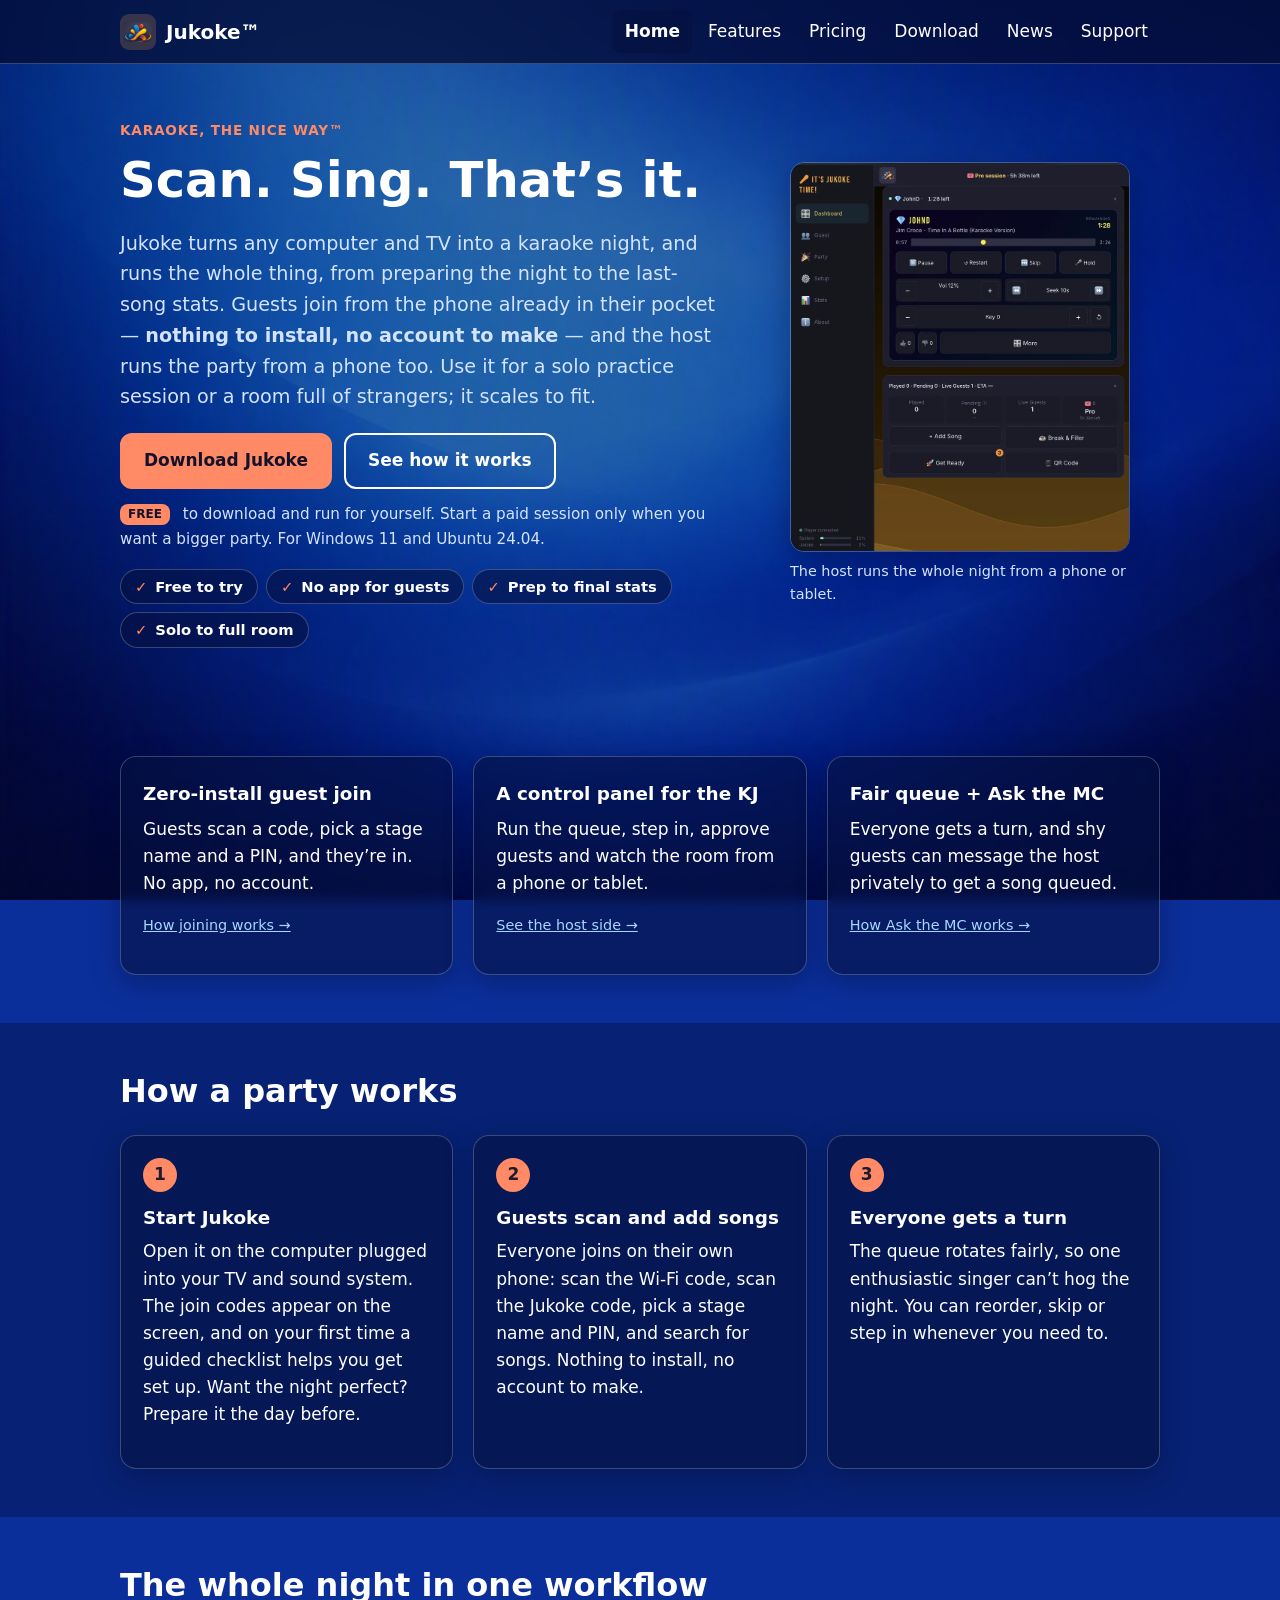
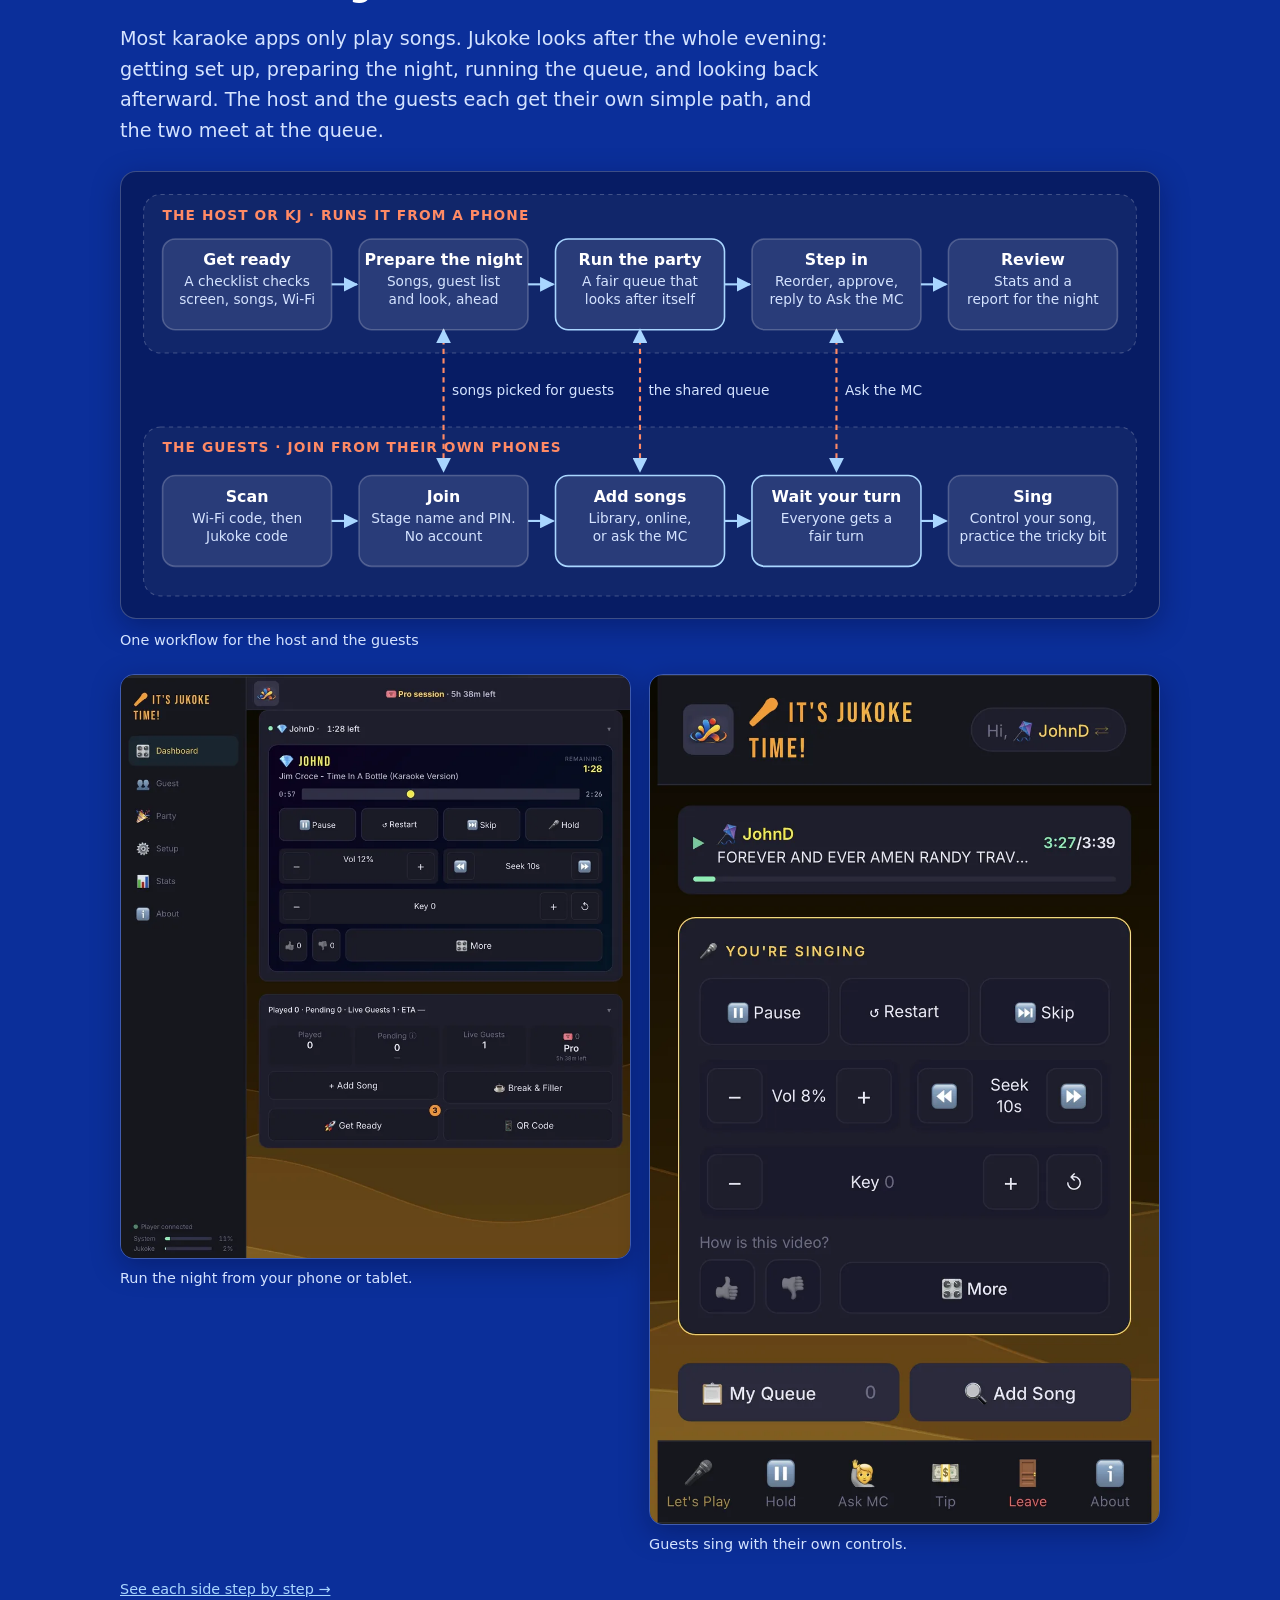
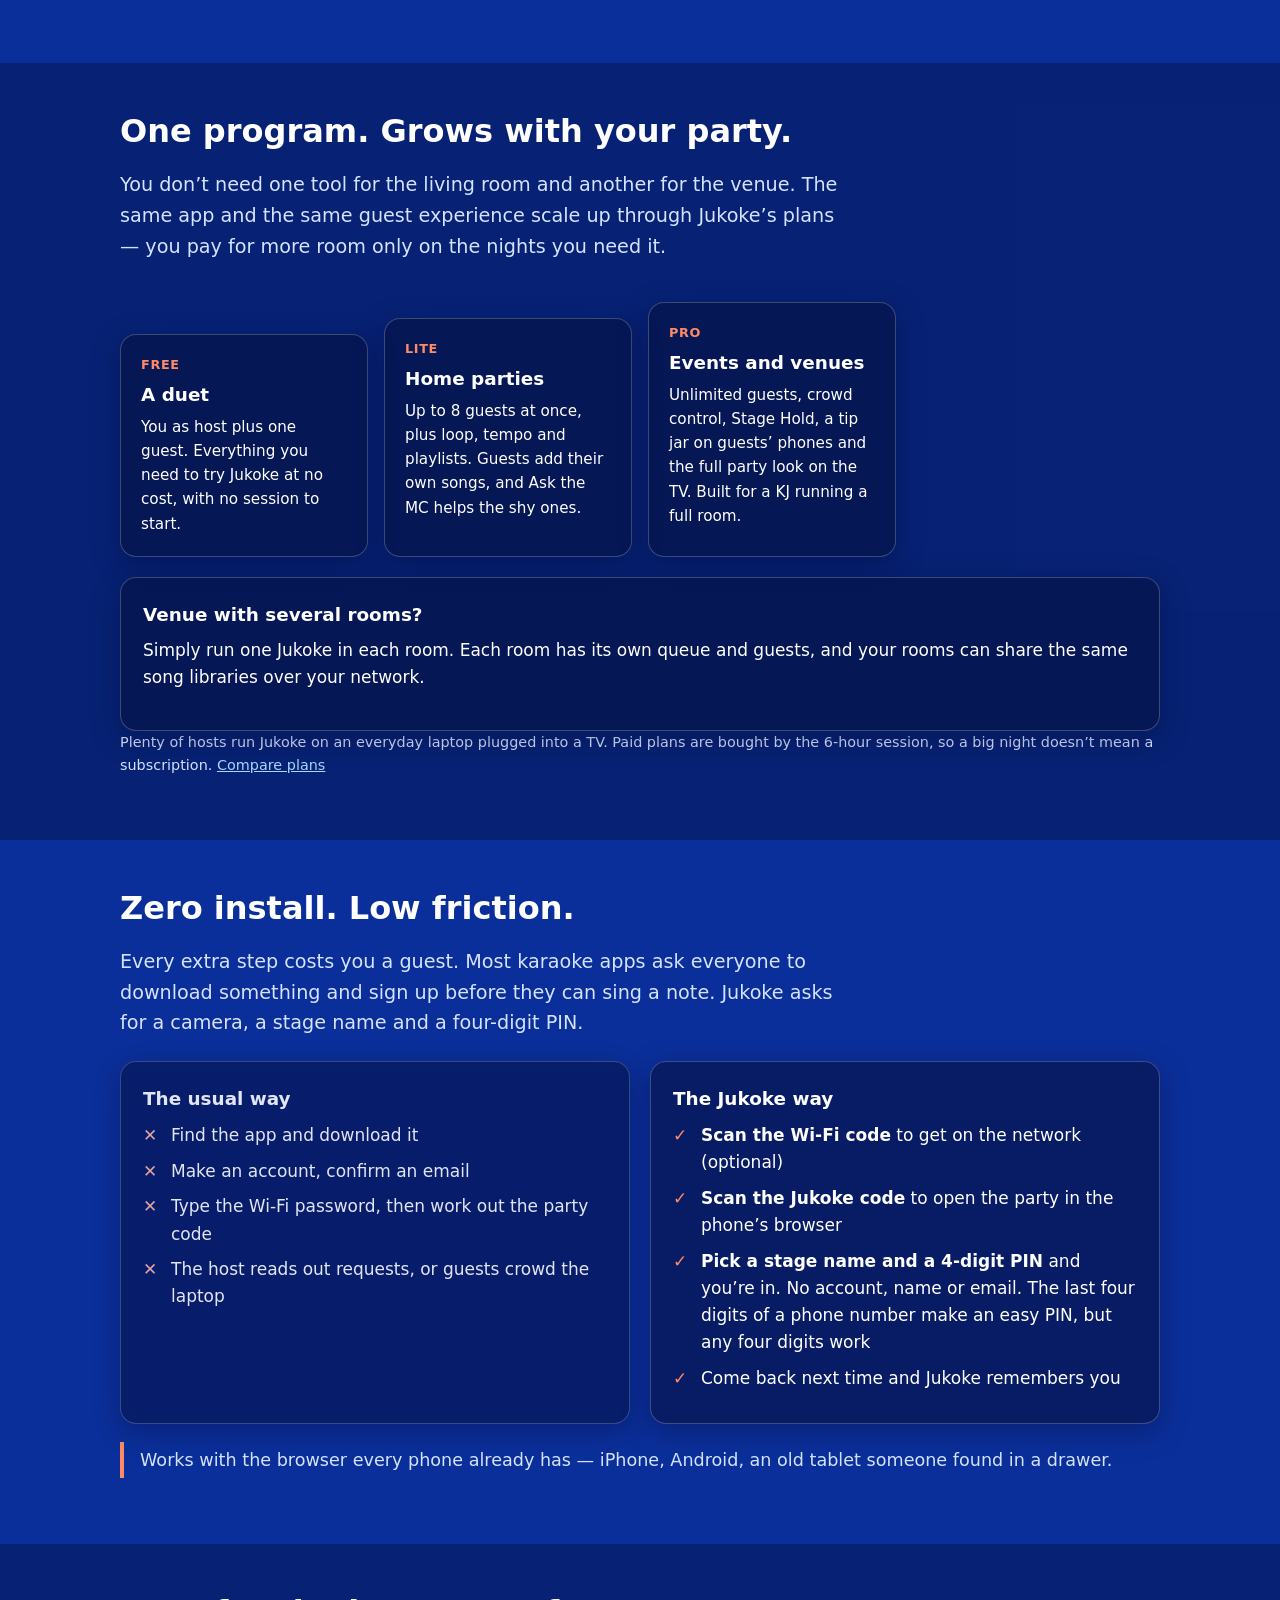
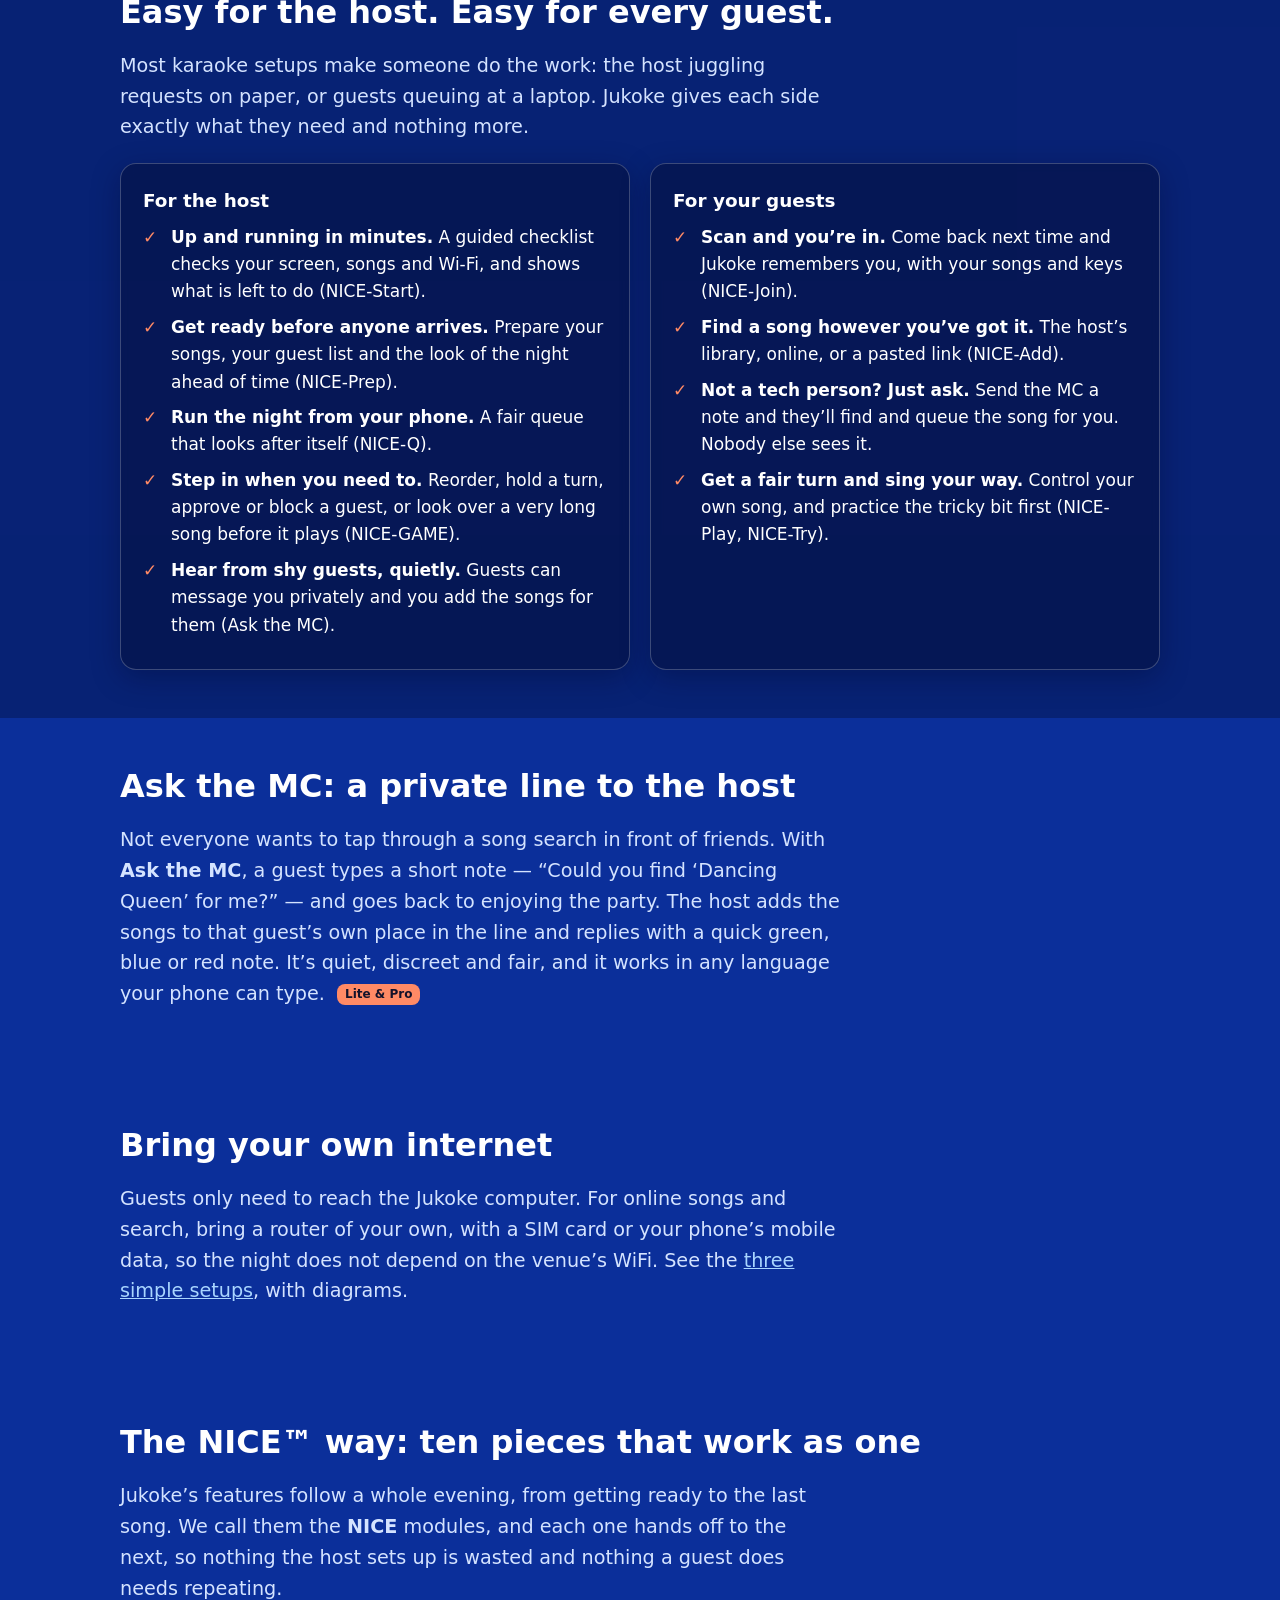
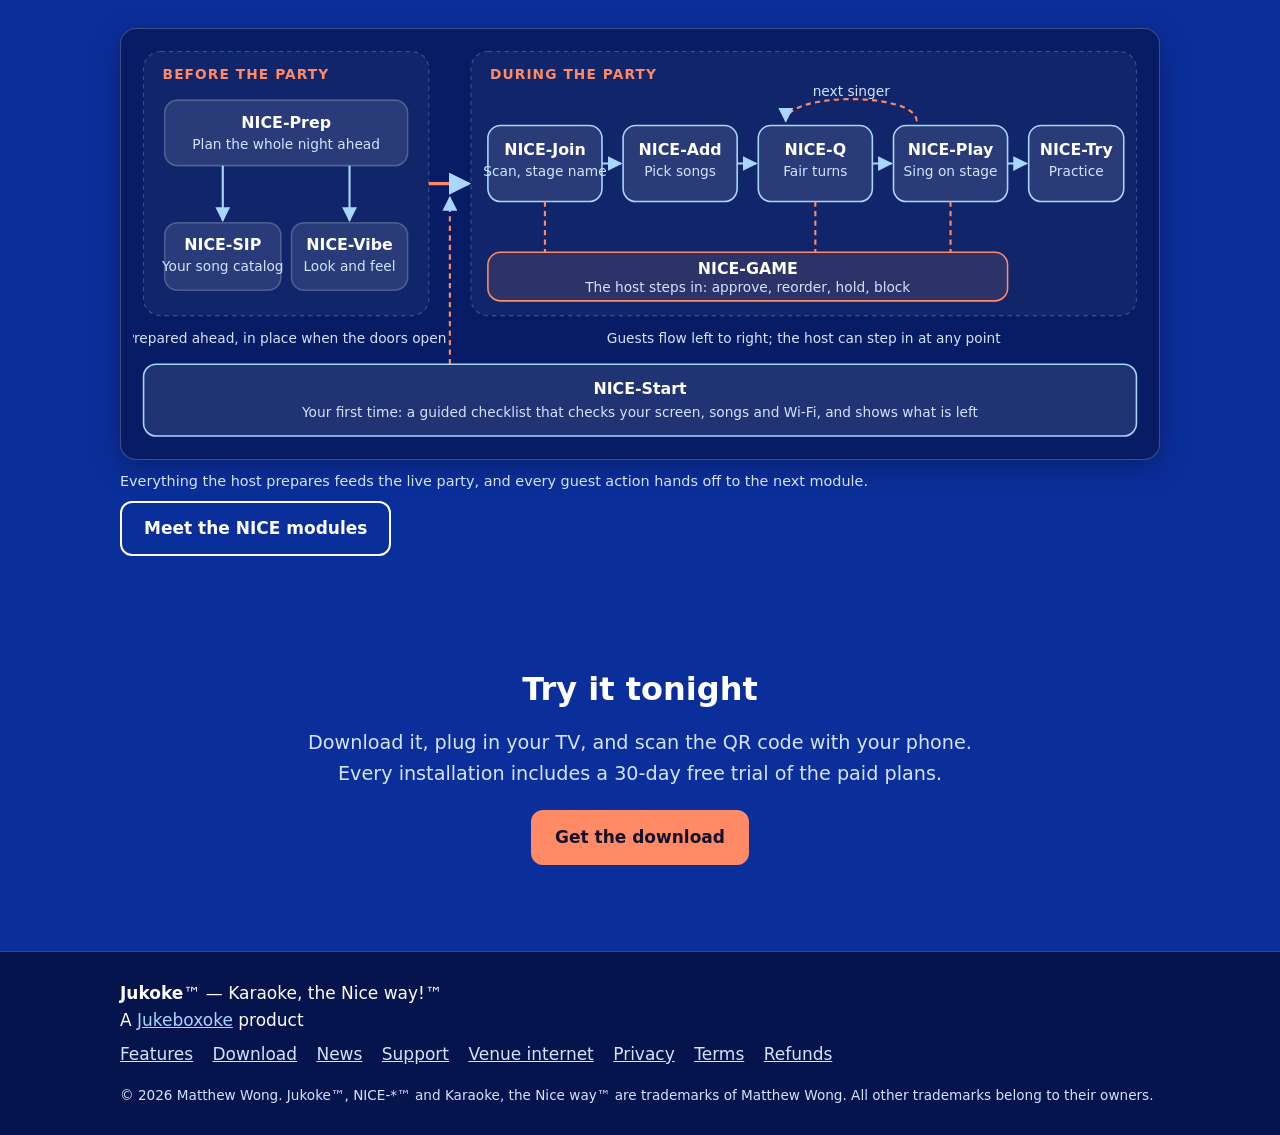
==== index.html @ 250f3ff8 "Site: new pricing and plans, Pro Pass, stage name, v2026.10.23-001 pricing.html: token $1; packs 1/1" ====
<!doctype html>
<html lang="en">
<head>
<meta charset="utf-8">
<meta name="viewport" content="width=device-width, initial-scale=1">
<title>Jukoke – Karaoke for any room, any crowd</title>
<meta name="description" content="Jukoke turns any computer and TV into a karaoke night. Guests join from their own phones with no app and no account; hosts run everything from a phone, from a duet at home to a full venue.">
<link rel="canonical" href="https://jukeboxoke.com/">
<link rel="icon" type="image/png" sizes="32x32" href="img/favicon-32x32.png">
<link rel="icon" type="image/png" sizes="192x192" href="img/icon-192.png">
<link rel="apple-touch-icon" href="img/apple-touch-icon.png">
<meta property="og:title" content="Jukoke – Karaoke for any room, any crowd">
<meta property="og:description" content="Jukoke turns any computer and TV into a karaoke night. Guests join from their own phones with no app and no account; hosts run everything from a phone, from a duet at home to a full venue.">
<meta property="og:type" content="website">
<meta property="og:image" content="https://jukeboxoke.com/img/logo.png">
<meta property="og:url" content="https://jukeboxoke.com/">
<meta name="color-scheme" content="dark">
<link rel="alternate" type="application/atom+xml" title="Jukoke news" href="feed.xml">
<meta name="application-name" content="Jukoke">
<meta property="og:site_name" content="Jukoke">
<script type="application/ld+json">[{"@context": "https://schema.org", "@type": "WebSite", "name": "Jukoke", "alternateName": ["Jukoke karaoke", "Karaoke, the Nice Way"], "url": "https://jukeboxoke.com/", "publisher": {"@id": "https://jukeboxoke.com/#org"}}, {"@context": "https://schema.org", "@type": "SoftwareApplication", "name": "Jukoke", "alternateName": "Jukoke karaoke", "applicationCategory": "MultimediaApplication", "operatingSystem": "Windows, Ubuntu Linux", "description": "Jukoke is a karaoke player and party manager. Guests join from their own phones with no app and no account; hosts run the night from a phone, from a duet at home to a full venue.", "url": "https://jukeboxoke.com/", "downloadUrl": "https://jukeboxoke.com/download.html", "image": "https://jukeboxoke.com/img/logo.png", "offers": {"@type": "Offer", "price": "0", "priceCurrency": "USD", "description": "Free to run as the host plus one guest; paid sessions for bigger parties."}, "publisher": {"@id": "https://jukeboxoke.com/#org"}}, {"@context": "https://schema.org", "@type": "Organization", "@id": "https://jukeboxoke.com/#org", "name": "Jukeboxoke", "url": "https://jukeboxoke.com/", "logo": "https://jukeboxoke.com/img/logo.png", "email": "support@jukeboxoke.com", "brand": {"@type": "Brand", "name": "Jukoke"}}]</script>
<link rel="stylesheet" href="css/style.css">
</head>
<body>
<a class="skip" href="#main">Skip to content</a>
<header class="site-header">
<div class="wrap bar">
<a class="brand" href="index.html" aria-label="Jukoke home"><img src="img/icon-192.png" alt="" width="36" height="36"><span>Jukoke&trade;</span></a>
<nav aria-label="Main"><a href="index.html" aria-current="page">Home</a><a href="features.html">Features</a><a href="pricing.html">Pricing</a><a href="download.html">Download</a><a href="news.html">News</a><a href="support.html">Support</a></nav>
</div>
</header>
<main id="main">

<section class="hero">
<div class="wrap hero-grid">
<div>
<p class="eyebrow">Karaoke, the NICE way&trade;</p>
<h1>Scan. Sing. That&rsquo;s it.</h1>
<p class="lead">Jukoke turns any computer and TV into a karaoke night, and runs the whole thing, from preparing the night to the last-song stats. Guests join from the phone already in their pocket &mdash; <strong>nothing to install, no account to make</strong> &mdash; and the host runs the party from a phone too. Use it for a solo practice session or a room full of strangers; it scales to fit.</p>
<p class="cta"><a class="btn" href="download.html">Download Jukoke</a> <a class="btn ghost" href="features.html">See how it works</a></p>
<p class="free"><span class="badge">FREE</span> to download and run for yourself. Start a paid session only when you want a bigger party. For Windows 11 and Ubuntu 24.04.</p>
<ul class="pills"><li>Free to try</li><li>No app for guests</li><li>Prep to final stats</li><li>Solo to full room</li></ul>
</div>
<figure class="shot hero-shot" style="max-width:340px;margin:0 auto"><img src="img/shots/host-dashboard-singing.webp" width="900" height="1031" alt="The Jukoke host dashboard while a guest sings: pause, skip, volume, key and the queue, all from a phone or tablet"><figcaption>The host runs the whole night from a phone or tablet.</figcaption></figure>
</div>
</section>

<section class="wrap block" id="highlights">
<div class="cards three">
<article class="card"><h3>Zero-install guest join</h3><p>Guests scan a code, pick a stage name and a PIN, and they&rsquo;re in. No app, no account.</p><p class="small"><a href="#zero-install">How joining works &rarr;</a></p></article>
<article class="card"><h3>A control panel for the KJ</h3><p>Run the queue, step in, approve guests and watch the room from a phone or tablet.</p><p class="small"><a href="features.html#flows">See the host side &rarr;</a></p></article>
<article class="card"><h3>Fair queue + Ask the MC</h3><p>Everyone gets a turn, and shy guests can message the host privately to get a song queued.</p><p class="small"><a href="#ask-the-mc">How Ask the MC works &rarr;</a></p></article>
</div>
</section>

<section class="band">
<div class="wrap block">
<h2>How a party works</h2>
<ol class="steps">
<li><h3>Start Jukoke</h3><p>Open it on the computer plugged into your TV and sound system. The join codes appear on the screen, and on your first time a guided checklist helps you get set up. Want the night perfect? Prepare it the day before.</p></li>
<li><h3>Guests scan and add songs</h3><p>Everyone joins on their own phone: scan the Wi-Fi code, scan the Jukoke code, pick a stage name and PIN, and search for songs. Nothing to install, no account to make.</p></li>
<li><h3>Everyone gets a turn</h3><p>The queue rotates fairly, so one enthusiastic singer can&rsquo;t hog the night. You can reorder, skip or step in whenever you need to.</p></li>
</ol>
</div>
</section>

<section class="wrap block" id="workflow">
<h2>The whole night in one workflow</h2>
<p class="lead narrow">Most karaoke apps only play songs. Jukoke looks after the whole evening: getting set up, preparing the night, running the queue, and looking back afterward. The host and the guests each get their own simple path, and the two meet at the queue.</p>
<figure class="diagram">
<div class="diagram-scroll">
<svg viewBox="0 0 960 400" role="img" aria-labelledby="ov-t ov-d" xmlns="http://www.w3.org/2000/svg">
<title id="ov-t">One workflow for the host and the guests</title>
<desc id="ov-d">Two lanes. The host: get ready, prepare the night, run the party, step in when needed, review the stats. The guests: scan, join, add songs, wait for a fair turn, sing. The lanes meet at the shared queue, at Ask the MC, and at the songs the host prepares for guests.</desc>
<defs><marker id="mov" viewBox="0 0 10 10" refX="9" refY="5" markerWidth="7" markerHeight="7" orient="auto-start-reverse"><path d="M0 0L10 5L0 10z" class="dg-arrow"/></marker></defs>
<rect class="dg-group" x="10" y="10" width="940" height="150" rx="16"/>
<text class="dg-label" x="28" y="34">THE HOST OR KJ &middot; RUNS IT FROM A PHONE</text>
<rect class="dg-group" x="10" y="230" width="940" height="160" rx="16"/>
<text class="dg-label" x="28" y="254">THE GUESTS &middot; JOIN FROM THEIR OWN PHONES</text>
<path class="dg-line dash" d="M294 138V272" marker-start="url(#mov)" marker-end="url(#mov)"/>
<text class="dg-sub" x="302" y="200" text-anchor="start">songs picked for guests</text>
<path class="dg-line dash" d="M480 138V272" marker-start="url(#mov)" marker-end="url(#mov)"/>
<text class="dg-sub" x="488" y="200" text-anchor="start">the shared queue</text>
<path class="dg-line dash" d="M666 138V272" marker-start="url(#mov)" marker-end="url(#mov)"/>
<text class="dg-sub" x="674" y="200" text-anchor="start">Ask the MC</text>
<rect class="dg-box" x="28" y="52" width="160" height="86" rx="12"/>
<text class="dg-name" x="108" y="77" text-anchor="middle">Get ready</text>
<text class="dg-sub" x="108" y="97" text-anchor="middle">A checklist checks</text>
<text class="dg-sub" x="108" y="114" text-anchor="middle">screen, songs, Wi-Fi</text>
<path class="dg-line" d="M188 95H212" marker-end="url(#mov)"/>
<rect class="dg-box" x="214" y="52" width="160" height="86" rx="12"/>
<text class="dg-name" x="294" y="77" text-anchor="middle">Prepare the night</text>
<text class="dg-sub" x="294" y="97" text-anchor="middle">Songs, guest list</text>
<text class="dg-sub" x="294" y="114" text-anchor="middle">and look, ahead</text>
<path class="dg-line" d="M374 95H398" marker-end="url(#mov)"/>
<rect class="dg-box hot" x="400" y="52" width="160" height="86" rx="12"/>
<text class="dg-name" x="480" y="77" text-anchor="middle">Run the party</text>
<text class="dg-sub" x="480" y="97" text-anchor="middle">A fair queue that</text>
<text class="dg-sub" x="480" y="114" text-anchor="middle">looks after itself</text>
<path class="dg-line" d="M560 95H584" marker-end="url(#mov)"/>
<rect class="dg-box" x="586" y="52" width="160" height="86" rx="12"/>
<text class="dg-name" x="666" y="77" text-anchor="middle">Step in</text>
<text class="dg-sub" x="666" y="97" text-anchor="middle">Reorder, approve,</text>
<text class="dg-sub" x="666" y="114" text-anchor="middle">reply to Ask the MC</text>
<path class="dg-line" d="M746 95H770" marker-end="url(#mov)"/>
<rect class="dg-box" x="772" y="52" width="160" height="86" rx="12"/>
<text class="dg-name" x="852" y="77" text-anchor="middle">Review</text>
<text class="dg-sub" x="852" y="97" text-anchor="middle">Stats and a</text>
<text class="dg-sub" x="852" y="114" text-anchor="middle">report for the night</text>
<rect class="dg-box" x="28" y="276" width="160" height="86" rx="12"/>
<text class="dg-name" x="108" y="301" text-anchor="middle">Scan</text>
<text class="dg-sub" x="108" y="321" text-anchor="middle">Wi-Fi code, then</text>
<text class="dg-sub" x="108" y="338" text-anchor="middle">Jukoke code</text>
<path class="dg-line" d="M188 319H212" marker-end="url(#mov)"/>
<rect class="dg-box" x="214" y="276" width="160" height="86" rx="12"/>
<text class="dg-name" x="294" y="301" text-anchor="middle">Join</text>
<text class="dg-sub" x="294" y="321" text-anchor="middle">Stage name and PIN.</text>
<text class="dg-sub" x="294" y="338" text-anchor="middle">No account</text>
<path class="dg-line" d="M374 319H398" marker-end="url(#mov)"/>
<rect class="dg-box hot" x="400" y="276" width="160" height="86" rx="12"/>
<text class="dg-name" x="480" y="301" text-anchor="middle">Add songs</text>
<text class="dg-sub" x="480" y="321" text-anchor="middle">Library, online,</text>
<text class="dg-sub" x="480" y="338" text-anchor="middle">or ask the MC</text>
<path class="dg-line" d="M560 319H584" marker-end="url(#mov)"/>
<rect class="dg-box hot" x="586" y="276" width="160" height="86" rx="12"/>
<text class="dg-name" x="666" y="301" text-anchor="middle">Wait your turn</text>
<text class="dg-sub" x="666" y="321" text-anchor="middle">Everyone gets a</text>
<text class="dg-sub" x="666" y="338" text-anchor="middle">fair turn</text>
<path class="dg-line" d="M746 319H770" marker-end="url(#mov)"/>
<rect class="dg-box" x="772" y="276" width="160" height="86" rx="12"/>
<text class="dg-name" x="852" y="301" text-anchor="middle">Sing</text>
<text class="dg-sub" x="852" y="321" text-anchor="middle">Control your song,</text>
<text class="dg-sub" x="852" y="338" text-anchor="middle">practice the tricky bit</text>
</svg>
</div>
<figcaption class="small muted">One workflow for the host and the guests</figcaption>
</figure>
<div class="shots two">
<figure class="shot"><img src="img/shots/host-dashboard-singing.webp" width="900" height="1031" alt="The host dashboard on a tablet while a guest sings, with Add Song, Break &amp; Filler, Get Ready and QR Code buttons below" loading="lazy"><figcaption>Run the night from your phone or tablet.</figcaption></figure>
<figure class="shot"><img src="img/shots/guest-singing.webp" width="900" height="1500" alt="The singer controls on a guest's phone, with a Tip button in the bottom bar" loading="lazy"><figcaption>Guests sing with their own controls.</figcaption></figure>
</div>
<p class="small"><a href="features.html#flows">See each side step by step &rarr;</a></p>
</section>

<section class="band">
<div class="wrap block">
<h2>One program. Grows with your party.</h2>
<p class="lead narrow">You don&rsquo;t need one tool for the living room and another for the venue. The same app and the same guest experience scale up through Jukoke&rsquo;s plans &mdash; you pay for more room only on the nights you need it.</p>
<ol class="ladder">
<li><span class="size">Free</span><h3>A duet</h3><p>You as host plus one guest. Everything you need to try Jukoke at no cost, with no session to start.</p></li>
<li><span class="size">Lite</span><h3>Home parties</h3><p>Up to 8 guests at once, plus loop, tempo and playlists. Guests add their own songs, and Ask the MC helps the shy ones.</p></li>
<li><span class="size">Pro</span><h3>Events and venues</h3><p>Unlimited guests, crowd control, Stage Hold, a tip jar on guests&rsquo; phones and the full party look on the TV. Built for a KJ running a full room.</p></li>
</ol>
<div class="card" style="margin-top:20px"><h3>Venue with several rooms?</h3><p>Simply run one Jukoke in each room. Each room has its own queue and guests, and your rooms can share the same song libraries over your network.</p></div>
<p class="small muted">Plenty of hosts run Jukoke on an everyday laptop plugged into a TV. Paid plans are bought by the 6-hour session, so a big night doesn&rsquo;t mean a subscription. <a href="features.html#plans">Compare plans</a></p>
</div>
</section>

<section class="wrap block" id="zero-install">
<h2>Zero install. Low friction.</h2>
<p class="lead narrow">Every extra step costs you a guest. Most karaoke apps ask everyone to download something and sign up before they can sing a note. Jukoke asks for a camera, a stage name and a four-digit PIN.</p>
<div class="compare">
<article class="card old"><h3>The usual way</h3>
<ul class="ticks x"><li>Find the app and download it</li><li>Make an account, confirm an email</li><li>Type the Wi-Fi password, then work out the party code</li><li>The host reads out requests, or guests crowd the laptop</li></ul></article>
<article class="card"><h3>The Jukoke way</h3>
<ul class="ticks"><li><strong>Scan the Wi-Fi code</strong> to get on the network (optional)</li><li><strong>Scan the Jukoke code</strong> to open the party in the phone&rsquo;s browser</li><li><strong>Pick a stage name and a 4-digit PIN</strong> and you&rsquo;re in. No account, name or email. The last four digits of a phone number make an easy PIN, but any four digits work</li><li>Come back next time and Jukoke remembers you</li></ul></article>
</div>
<p class="quote">Works with the browser every phone already has &mdash; iPhone, Android, an old tablet someone found in a drawer.</p>
</section>

<section class="band">
<div class="wrap block">
<h2>Easy for the host. Easy for every guest.</h2>
<p class="lead narrow">Most karaoke setups make someone do the work: the host juggling requests on paper, or guests queuing at a laptop. Jukoke gives each side exactly what they need and nothing more.</p>
<div class="cards two">
<article class="card"><h3>For the host</h3>
<ul class="ticks">
<li><strong>Up and running in minutes.</strong> A guided checklist checks your screen, songs and Wi-Fi, and shows what is left to do (NICE-Start).</li>
<li><strong>Get ready before anyone arrives.</strong> Prepare your songs, your guest list and the look of the night ahead of time (NICE-Prep).</li>
<li><strong>Run the night from your phone.</strong> A fair queue that looks after itself (NICE-Q).</li>
<li><strong>Step in when you need to.</strong> Reorder, hold a turn, approve or block a guest, or look over a very long song before it plays (NICE-GAME).</li>
<li><strong>Hear from shy guests, quietly.</strong> Guests can message you privately and you add the songs for them (Ask the MC).</li>
</ul></article>
<article class="card"><h3>For your guests</h3>
<ul class="ticks">
<li><strong>Scan and you&rsquo;re in.</strong> Come back next time and Jukoke remembers you, with your songs and keys (NICE-Join).</li>
<li><strong>Find a song however you&rsquo;ve got it.</strong> The host&rsquo;s library, online, or a pasted link (NICE-Add).</li>
<li><strong>Not a tech person? Just ask.</strong> Send the MC a note and they&rsquo;ll find and queue the song for you. Nobody else sees it.</li>
<li><strong>Get a fair turn and sing your way.</strong> Control your own song, and practice the tricky bit first (NICE-Play, NICE-Try).</li>
</ul></article>
</div>
</div>
</section>

<section class="wrap block" id="ask-the-mc">
<h2>Ask the MC: a private line to the host</h2>
<p class="lead narrow">Not everyone wants to tap through a song search in front of friends. With <strong>Ask the MC</strong>, a guest types a short note &mdash; &ldquo;Could you find &lsquo;Dancing Queen&rsquo; for me?&rdquo; &mdash; and goes back to enjoying the party. The host adds the songs to that guest&rsquo;s own place in the line and replies with a quick green, blue or red note. It&rsquo;s quiet, discreet and fair, and it works in any language your phone can type. <span class="badge">Lite &amp; Pro</span></p>
</section>
<section class="wrap block">
<h2>Bring your own internet</h2>
<p class="lead narrow">Guests only need to reach the Jukoke computer. For online songs and search, bring a router of your own, with a SIM card or your phone&rsquo;s mobile data, so the night does not depend on the venue&rsquo;s WiFi. See the <a href="wifi-setup.html">three simple setups</a>, with diagrams.</p>
</section>
<section class="wrap block">
<h2>The NICE&trade; way: ten pieces that work as one</h2>
<p class="lead narrow">Jukoke&rsquo;s features follow a whole evening, from getting ready to the last song. We call them the <strong>NICE</strong> modules, and each one hands off to the next, so nothing the host sets up is wasted and nothing a guest does needs repeating.</p>
<figure class="diagram">
<div class="diagram-scroll">
<svg viewBox="0 0 960 384" role="img" aria-labelledby="dg-t dg-d" xmlns="http://www.w3.org/2000/svg">
<title id="dg-t">How the NICE modules fit together in a party</title>
<desc id="dg-d">For a first time out, NICE-Start walks the host through getting set up. Before the party, NICE-Prep plans the night, using NICE-SIP for your song catalog and NICE-Vibe for the look. During the party, guests move through NICE-Join, NICE-Add, NICE-Q, NICE-Play and NICE-Try, with the queue looping to the next singer. NICE-GAME sits underneath so the host can step in at Join, Q and Play.</desc>
<defs>
<marker id="ar" viewBox="0 0 10 10" refX="9" refY="5" markerWidth="7" markerHeight="7" orient="auto-start-reverse"><path d="M0 0L10 5L0 10z" class="dg-arrow"/></marker>
</defs>
<rect class="dg-group" x="10" y="10" width="270" height="250" rx="16"/>
<text class="dg-label" x="28" y="36">BEFORE THE PARTY</text>
<rect class="dg-box" x="30" y="56" width="230" height="62" rx="12"/>
<text class="dg-name" x="145" y="82" text-anchor="middle">NICE-Prep</text>
<text class="dg-sub" x="145" y="102" text-anchor="middle">Plan the whole night ahead</text>
<path class="dg-line" d="M85 118V170" marker-end="url(#ar)"/>
<path class="dg-line" d="M205 118V170" marker-end="url(#ar)"/>
<rect class="dg-box" x="30" y="172" width="110" height="64" rx="12"/>
<text class="dg-name" x="85" y="198" text-anchor="middle">NICE-SIP</text>
<text class="dg-sub" x="85" y="218" text-anchor="middle">Your song catalog</text>
<rect class="dg-box" x="150" y="172" width="110" height="64" rx="12"/>
<text class="dg-name" x="205" y="198" text-anchor="middle">NICE-Vibe</text>
<text class="dg-sub" x="205" y="218" text-anchor="middle">Look and feel</text>

<path class="dg-line thick" d="M280 135H318" marker-end="url(#ar)"/>

<rect class="dg-group" x="320" y="10" width="630" height="250" rx="16"/>
<text class="dg-label" x="338" y="36">DURING THE PARTY</text>
<path class="dg-line dash" d="M742 76C742 48 618 48 618 76" marker-end="url(#ar)"/>
<text class="dg-sub" x="680" y="52" text-anchor="middle">next singer</text>

<rect class="dg-box hot" x="336" y="80" width="108" height="72" rx="12"/>
<text class="dg-name" x="390" y="108" text-anchor="middle">NICE-Join</text>
<text class="dg-sub" x="390" y="128" text-anchor="middle">Scan, stage name</text>
<path class="dg-line" d="M444 116H462" marker-end="url(#ar)"/>
<rect class="dg-box hot" x="464" y="80" width="108" height="72" rx="12"/>
<text class="dg-name" x="518" y="108" text-anchor="middle">NICE-Add</text>
<text class="dg-sub" x="518" y="128" text-anchor="middle">Pick songs</text>
<path class="dg-line" d="M572 116H590" marker-end="url(#ar)"/>
<rect class="dg-box hot" x="592" y="80" width="108" height="72" rx="12"/>
<text class="dg-name" x="646" y="108" text-anchor="middle">NICE-Q</text>
<text class="dg-sub" x="646" y="128" text-anchor="middle">Fair turns</text>
<path class="dg-line" d="M700 116H718" marker-end="url(#ar)"/>
<rect class="dg-box hot" x="720" y="80" width="108" height="72" rx="12"/>
<text class="dg-name" x="774" y="108" text-anchor="middle">NICE-Play</text>
<text class="dg-sub" x="774" y="128" text-anchor="middle">Sing on stage</text>
<path class="dg-line" d="M828 116H846" marker-end="url(#ar)"/>
<rect class="dg-box hot" x="848" y="80" width="90" height="72" rx="12"/>
<text class="dg-name" x="893" y="108" text-anchor="middle">NICE-Try</text>
<text class="dg-sub" x="893" y="128" text-anchor="middle">Practice</text>

<path class="dg-line dash" d="M390 152V200" />
<path class="dg-line dash" d="M646 152V200" />
<path class="dg-line dash" d="M774 152V200" />
<rect class="dg-box game" x="336" y="200" width="492" height="46" rx="12"/>
<text class="dg-name" x="582" y="221" text-anchor="middle">NICE-GAME</text>
<text class="dg-sub" x="582" y="238" text-anchor="middle">The host steps in: approve, reorder, hold, block</text>

<text class="dg-sub" x="145" y="286" text-anchor="middle">Prepared ahead, in place when the doors open</text>
<text class="dg-sub" x="635" y="286" text-anchor="middle">Guests flow left to right; the host can step in at any point</text>

<path class="dg-line dash" d="M300 306V148" marker-end="url(#ar)"/>
<rect class="dg-box hot" x="10" y="306" width="940" height="68" rx="12"/>
<text class="dg-name" x="480" y="334" text-anchor="middle">NICE-Start</text>
<text class="dg-sub" x="480" y="356" text-anchor="middle">Your first time: a guided checklist that checks your screen, songs and Wi-Fi, and shows what is left</text>
</svg>
</div>
<figcaption class="small muted">Everything the host prepares feeds the live party, and every guest action hands off to the next module.</figcaption>
</figure>
<p><a class="btn ghost" href="features.html#nice">Meet the NICE modules</a></p>
</section>

<section class="wrap block center">
<h2>Try it tonight</h2>
<p class="lead narrow">Download it, plug in your TV, and scan the QR code with your phone. Every installation includes a 30-day free trial of the paid plans.</p>
<p class="cta"><a class="btn" href="download.html">Get the download</a></p>
</section>


</main>
<footer class="site-footer">
<div class="wrap">
<p class="foot-tag"><strong>Jukoke</strong>&trade; &mdash; Karaoke, the Nice way!&trade;<br>A <a href="https://jukeboxoke.com/">Jukeboxoke</a> product</p>
<p class="foot-links"><a href="features.html">Features</a> <a href="download.html">Download</a> <a href="news.html">News</a> <a href="support.html">Support</a> <a href="wifi-setup.html">Venue internet</a> <a href="privacy.html">Privacy</a> <a href="terms.html">Terms</a> <a href="refunds.html">Refunds</a></p>
<p class="foot-small">&copy; <span data-year>2026</span> Matthew Wong. Jukoke&trade;, NICE-*&trade; and Karaoke, the Nice way&trade; are trademarks of Matthew Wong. All other trademarks belong to their owners.</p>
</div>
</footer>
<script src="js/config.js"></script>
<script src="js/site.js"></script>
</body>
</html>
---- css/style.css ----
:root{
  --bg:#0b2f9a; --ink:#ffffff; --muted:#d4e3ff; --card:rgba(5,18,66,.60); --line:rgba(255,255,255,.22);
  --brand:#a9d6ff; --accent:#ff8a65; --accent-ink:#14122a; --band:rgba(4,14,56,.38); --code:rgba(255,255,255,.14);
  --head:rgba(4,14,56,.78); --shadow:0 8px 28px rgba(0,10,50,.35);
}
*{box-sizing:border-box}
html{scroll-behavior:smooth}
body{margin:0;background:var(--bg);color:var(--ink);position:relative;
  font:17px/1.6 system-ui,-apple-system,"Segoe UI",Roboto,Ubuntu,sans-serif}
body::before{content:"";position:fixed;inset:0;z-index:-1;
  background:linear-gradient(rgba(3,14,60,.42),rgba(3,14,60,.42)),url("../img/bg-blue.jpg") center/cover no-repeat,var(--bg)}
img{max-width:100%;height:auto}
a{color:var(--brand)}
a:focus-visible,summary:focus-visible,.btn:focus-visible{outline:3px solid var(--accent);outline-offset:2px;border-radius:6px}
.wrap{max-width:1080px;margin:0 auto;padding:0 20px}
.skip{position:absolute;left:-999px;top:8px;background:var(--card);color:var(--ink);padding:8px 12px;border-radius:8px;z-index:10}
.skip:focus{left:8px}
h1{font-size:clamp(2rem,5vw,3.1rem);line-height:1.15;margin:.2em 0 .4em}
h2{font-size:clamp(1.5rem,3vw,2rem);line-height:1.25;margin:0 0 .6em}
h3{font-size:1.15rem;margin:1.2em 0 .4em}
p{margin:0 0 1em}
.lead{font-size:1.2rem;color:var(--muted)}
.narrow{max-width:720px}
.small{font-size:.9rem}
.muted{color:var(--muted)}
.center{text-align:center}
.center .narrow{margin-left:auto;margin-right:auto}
.eyebrow{color:var(--accent);font-weight:700;letter-spacing:.06em;text-transform:uppercase;font-size:.85rem;margin:0}
code{background:var(--code);padding:.1em .4em;border-radius:5px;font-size:.92em}
code.break{word-break:break-all}

.site-header{border-bottom:1px solid var(--line);background:var(--head);-webkit-backdrop-filter:blur(8px);backdrop-filter:blur(8px);position:sticky;top:0;z-index:5}
.bar{display:flex;align-items:center;justify-content:space-between;gap:16px;flex-wrap:wrap;padding-top:10px;padding-bottom:10px}
.brand img{border-radius:9px}
.brand{display:flex;align-items:center;gap:10px;text-decoration:none;color:var(--ink);font-weight:800;font-size:1.25rem}
nav{display:flex;gap:4px;flex-wrap:wrap}
nav a{padding:8px 12px;border-radius:8px;text-decoration:none;color:var(--ink)}
nav a:hover{background:var(--band)}
nav a[aria-current=page]{background:var(--band);font-weight:700}

.hero{padding:56px 0 40px}
.hero-grid{display:grid;grid-template-columns:1.5fr 1fr;gap:40px;align-items:center}
.hero-card{-webkit-backdrop-filter:blur(6px);backdrop-filter:blur(6px);background:var(--card);border:1px solid var(--line);border-radius:20px;padding:24px;text-align:center;box-shadow:var(--shadow)}
.hero-card p{margin:.6em 0 .2em;font-weight:700}
.hero-card ul{list-style:none;padding:0;margin:.4em 0 0;color:var(--muted)}
.qr{display:grid;grid-template-columns:repeat(3,1fr);gap:8px;width:150px;margin:0 auto}
.qr span{aspect-ratio:1;background:var(--ink);border-radius:6px}
.qr span:nth-child(2),.qr span:nth-child(4),.qr span:nth-child(8){background:var(--brand)}
.qr span:nth-child(5){background:var(--accent)}
.card,.steps li,details,.post,table{-webkit-backdrop-filter:blur(6px);backdrop-filter:blur(6px)}
.cta{display:flex;gap:12px;flex-wrap:wrap;margin:1.2em 0 .8em}
.center .cta{justify-content:center}
.btn{display:inline-block;background:var(--accent);color:var(--accent-ink);padding:12px 22px;border-radius:12px;font-weight:700;text-decoration:none;border:2px solid var(--accent)}
.btn:hover{filter:brightness(1.08)}
.btn.ghost{background:transparent;color:#fff;border-color:#fff}

.block{padding-top:48px;padding-bottom:48px}
.band{background:var(--band)}
.page-head{padding-top:44px;padding-bottom:12px}
.steps{list-style:none;padding:0;margin:24px 0 0;display:grid;grid-template-columns:repeat(3,1fr);gap:20px;counter-reset:s}
.steps li{background:var(--card);border:1px solid var(--line);border-radius:16px;padding:22px;counter-increment:s;box-shadow:var(--shadow)}
.steps li::before{content:counter(s);display:inline-grid;place-items:center;width:34px;height:34px;border-radius:50%;background:var(--accent);color:#1d1b2f;font-weight:800;margin-bottom:8px}
.steps h3{margin:.2em 0 .3em}
.cards{display:grid;gap:20px;margin-top:20px}
.cards.two{grid-template-columns:repeat(2,1fr)}
.cards.three{grid-template-columns:repeat(3,1fr)}
.card{background:var(--card);border:1px solid var(--line);border-radius:16px;padding:22px;box-shadow:var(--shadow)}
.card h3{margin-top:0}
.tag{display:inline-block;background:var(--band);color:var(--brand);border-radius:8px;padding:2px 8px;font-size:.8rem;font-weight:800;margin-right:6px;vertical-align:middle}
.flow{list-style:none;padding:0;margin:20px 0;display:flex;flex-wrap:wrap;gap:8px 4px;align-items:center}
.flow li{background:var(--card);border:1px solid var(--line);border-radius:999px;padding:6px 14px;font-weight:700;font-size:.9rem}
.flow li+li::before{content:"\2192";color:var(--accent);margin-right:10px;font-weight:800}
.ticks{list-style:none;padding:0;margin:0}
.ticks li{padding-left:28px;position:relative;margin:.5em 0}
.ticks li::before{content:"\2713";position:absolute;left:0;color:var(--accent);font-weight:800}
.plain{padding-left:1.3em}
.plain li{margin:.4em 0}
.table-wrap{overflow-x:auto;margin:20px 0}
table{border-collapse:collapse;width:100%;min-width:640px;background:var(--card);border:1px solid var(--line);border-radius:12px;overflow:hidden}
th,td{padding:10px 14px;text-align:left;border-bottom:1px solid var(--line);vertical-align:top}
thead th{background:rgba(2,10,44,.55)}
tbody th{font-weight:600}
tr:last-child th,tr:last-child td{border-bottom:0}
.note{background:var(--band);padding:12px 16px;border-radius:10px}
.dl h2{font-size:1.4rem}

details{background:var(--card);border:1px solid var(--line);border-radius:12px;padding:0 18px;margin:10px 0}
summary{cursor:pointer;font-weight:700;padding:14px 0}
details[open] summary{border-bottom:1px solid var(--line);margin-bottom:12px}
details p{margin-bottom:14px}

.post{background:var(--card);border:1px solid var(--line);border-radius:16px;padding:22px;box-shadow:var(--shadow);margin-bottom:20px}
.post h2{margin-bottom:.2em}
.meta{color:var(--muted);font-size:.9rem}
.prose{max-width:760px}
.prose h2{margin-top:1.6em}
.draft-banner{margin:0;background:#fff3cd;color:#4a3b00;padding:10px 20px;text-align:center;border-bottom:1px solid #e0c36a}

.site-footer{border-top:1px solid var(--line);margin-top:24px;padding:28px 0;color:var(--muted);background:var(--head)}
.foot-tag{color:var(--ink);margin-bottom:.4em}
.foot-links a{margin-right:14px;color:var(--muted)}
.foot-small{font-size:.85rem;margin:.8em 0 0}


.qr-pair{display:flex;gap:14px;justify-content:center;align-items:flex-start}
.qr-pair figure{margin:0;flex:1;max-width:130px}
.qr-pair figcaption{font-size:.8rem;font-weight:700;margin-top:6px;line-height:1.25}
.qr-pair .qr{width:100%}
.pills{list-style:none;display:flex;flex-wrap:wrap;gap:8px;padding:0;margin:18px 0 0}
.pills li{background:var(--card);border:1px solid var(--line);border-radius:999px;padding:5px 14px;font-size:.92rem;font-weight:700}
.pills li::before{content:"\2713";color:var(--accent);margin-right:8px}
.compare{display:grid;grid-template-columns:1fr 1fr;gap:20px;margin-top:22px}
.compare .card.old{opacity:.88}
.compare h3{margin-top:0}
.compare .x li::before{content:"\2715";color:#ffb4a2}
.ladder{list-style:none;padding:0;margin:24px 0 0;display:grid;grid-template-columns:repeat(4,1fr);gap:16px;counter-reset:l}
.ladder li{background:var(--card);border:1px solid var(--line);border-radius:16px;padding:20px;box-shadow:var(--shadow);position:relative}
.ladder li:nth-child(1){margin-top:48px}.ladder li:nth-child(2){margin-top:32px}.ladder li:nth-child(3){margin-top:16px}
.ladder .size{display:block;color:var(--accent);font-weight:800;font-size:.8rem;letter-spacing:.05em;text-transform:uppercase}
.ladder h3{margin:.2em 0 .3em}
.ladder p{margin:0;font-size:.95rem}
.badge{display:inline-block;background:var(--accent);color:var(--accent-ink);border-radius:8px;padding:1px 8px;font-size:.75rem;font-weight:800;margin-left:6px;vertical-align:middle}
.quote{border-left:4px solid var(--accent);padding:4px 0 4px 16px;font-size:1.1rem;color:var(--muted);margin:18px 0}

.diagram{margin:24px 0 8px}
.diagram-scroll{overflow-x:auto;background:var(--card);border:1px solid var(--line);border-radius:16px;padding:12px;box-shadow:var(--shadow)}
.diagram svg{display:block;width:100%;min-width:720px;height:auto}
.diagram figcaption{margin-top:10px}
.dg-group{fill:rgba(255,255,255,.04);stroke:var(--line);stroke-dasharray:4 4}
.dg-box{fill:rgba(255,255,255,.10);stroke:var(--line);stroke-width:1.5}
.dg-box.hot{stroke:var(--brand)}
.dg-box.game{stroke:var(--accent);fill:rgba(255,138,101,.12)}
.dg-label{fill:var(--accent);font:700 13px system-ui,sans-serif;letter-spacing:.08em}
.dg-name{fill:var(--ink);font:800 15px system-ui,sans-serif}
.dg-sub{fill:var(--muted);font:13px system-ui,sans-serif}
.dg-line{fill:none;stroke:var(--brand);stroke-width:2}
.dg-line.thick{stroke:var(--accent);stroke-width:3}
.dg-line.dash{stroke-dasharray:5 4;stroke:var(--accent)}
.dg-arrow{fill:var(--brand)}
@media (max-width:820px){
  .compare,.ladder{grid-template-columns:1fr}
  .ladder li{margin-top:0!important}

  .hero-grid{grid-template-columns:1fr}
  .hero-card{max-width:320px}
  .steps,.cards.three,.cards.two{grid-template-columns:1fr}
  body{font-size:16.5px}
}
@media (prefers-reduced-motion:reduce){html{scroll-behavior:auto}}

.free{margin:.6em 0 0;font-size:.95rem;color:var(--muted)}
.free .badge{margin:0 8px 0 0}
.shots{display:grid;grid-template-columns:repeat(auto-fit,minmax(220px,1fr));gap:18px;margin:22px 0}
.shot{margin:0}
.shot img{display:block;width:100%;height:auto;border-radius:14px;border:1px solid var(--line);box-shadow:var(--shadow)}
.shot.phone img{max-width:260px;margin:0 auto}
.shot figcaption{margin-top:8px;font-size:.9rem;color:var(--muted)}
.shots{align-items:start}
.shots.two{grid-template-columns:repeat(2,minmax(0,1fr))}
@media (max-width:700px){.shots.two{grid-template-columns:1fr}}

/* Phones: keep the five nav links on one row under the logo. */
@media (max-width:640px){
nav{flex-wrap:nowrap;width:100%;justify-content:space-between;overflow-x:auto;scrollbar-width:none}
nav::-webkit-scrollbar{display:none}
nav a{padding:8px 6px;font-size:.92rem;white-space:nowrap}
}
@media (max-width:400px){nav a{padding:8px 4px;font-size:.86rem}}
@media (max-width:340px){nav a{padding:8px 3px;font-size:.8rem}}

.fb-form{max-width:640px}
.fb-form label{display:block;font-weight:700;margin:14px 0 6px}
.fb-form label:first-child{margin-top:0}
.fb-form input,.fb-form select,.fb-form textarea{width:100%;font:inherit;color:var(--ink);background:rgba(255,255,255,.10);border:1px solid var(--line);border-radius:10px;padding:10px 12px}
.fb-form select option{color:#14122a}
.fb-form textarea{resize:vertical;min-height:140px}
.fb-form input:focus-visible,.fb-form select:focus-visible,.fb-form textarea:focus-visible{outline:3px solid var(--accent);outline-offset:2px}
.fb-hp{position:absolute;left:-9999px;width:1px;height:1px;opacity:0}
.fb-row{display:flex;align-items:center;gap:16px;margin:18px 0 10px;min-height:48px}
.fb-form .fb-row #fb-status{min-height:1.4em}
.fb-ok{color:#9be7b0}.fb-err{color:#ffb4a2}
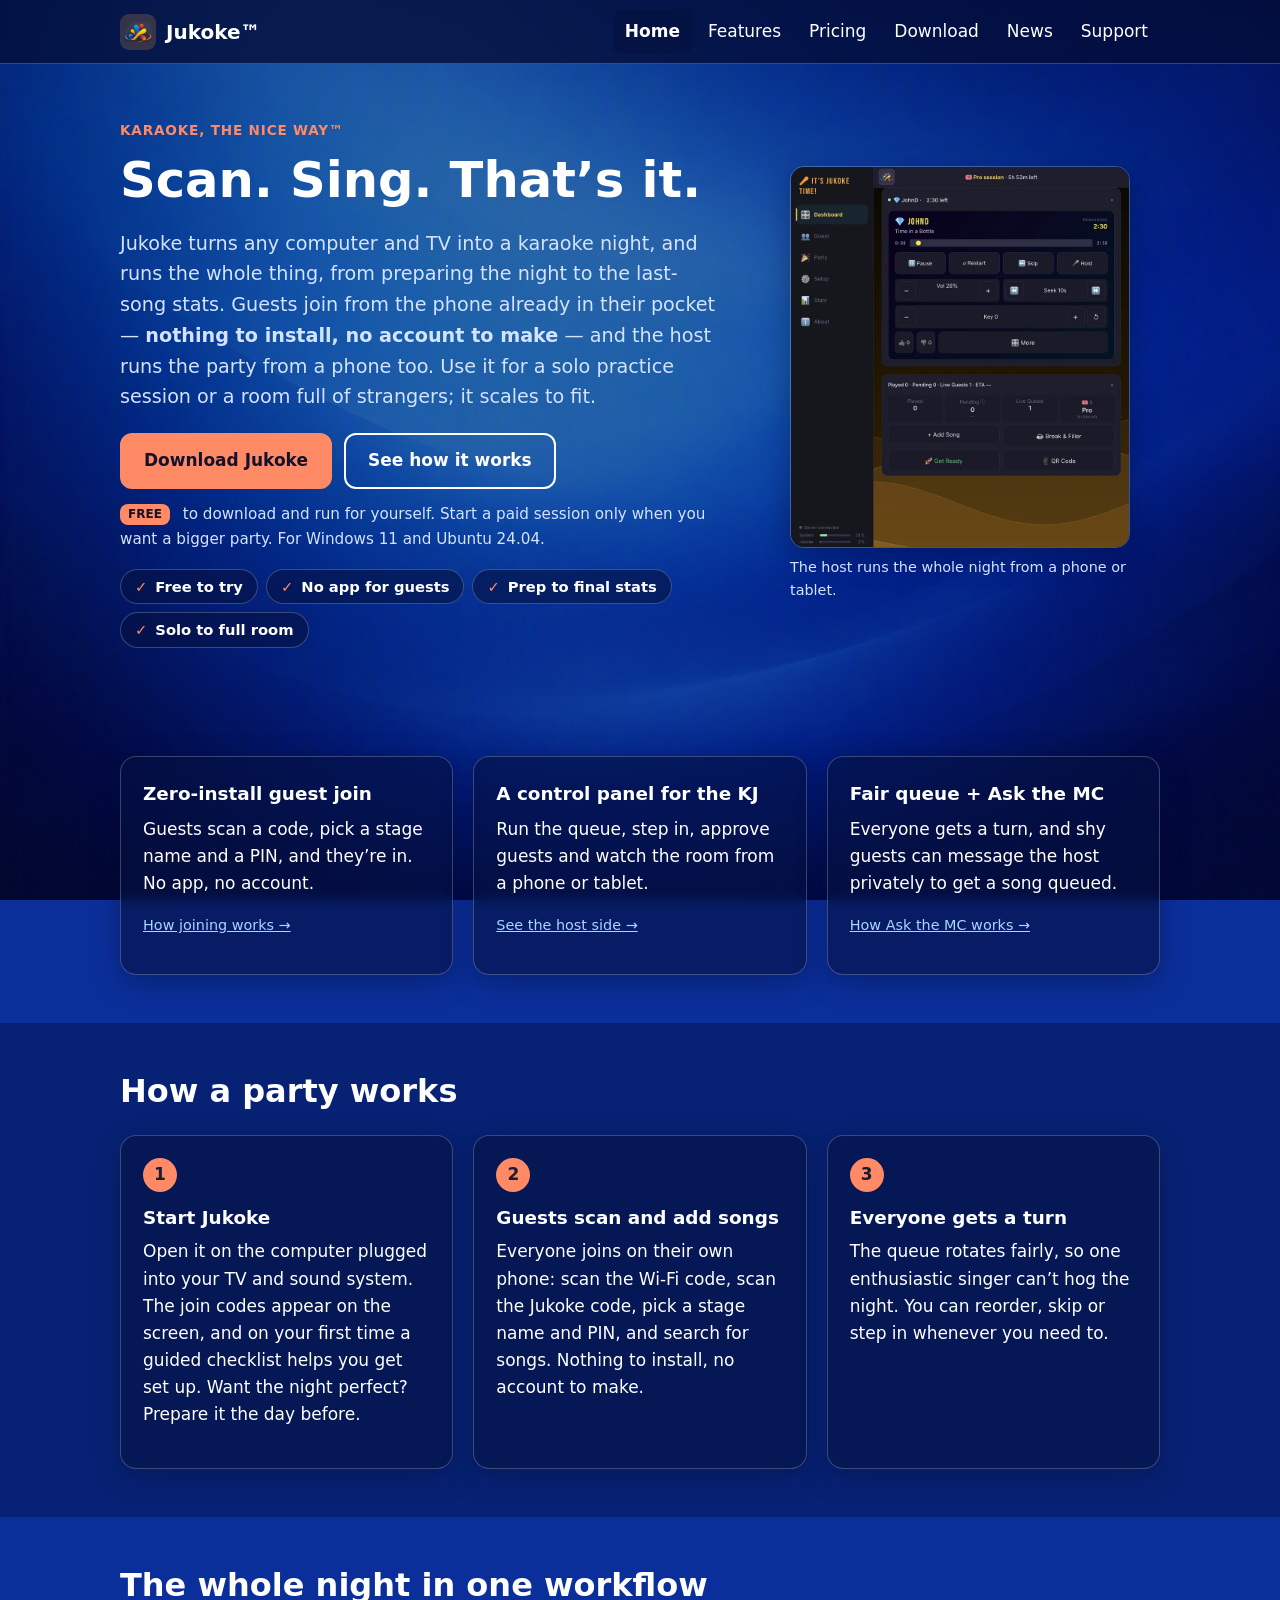
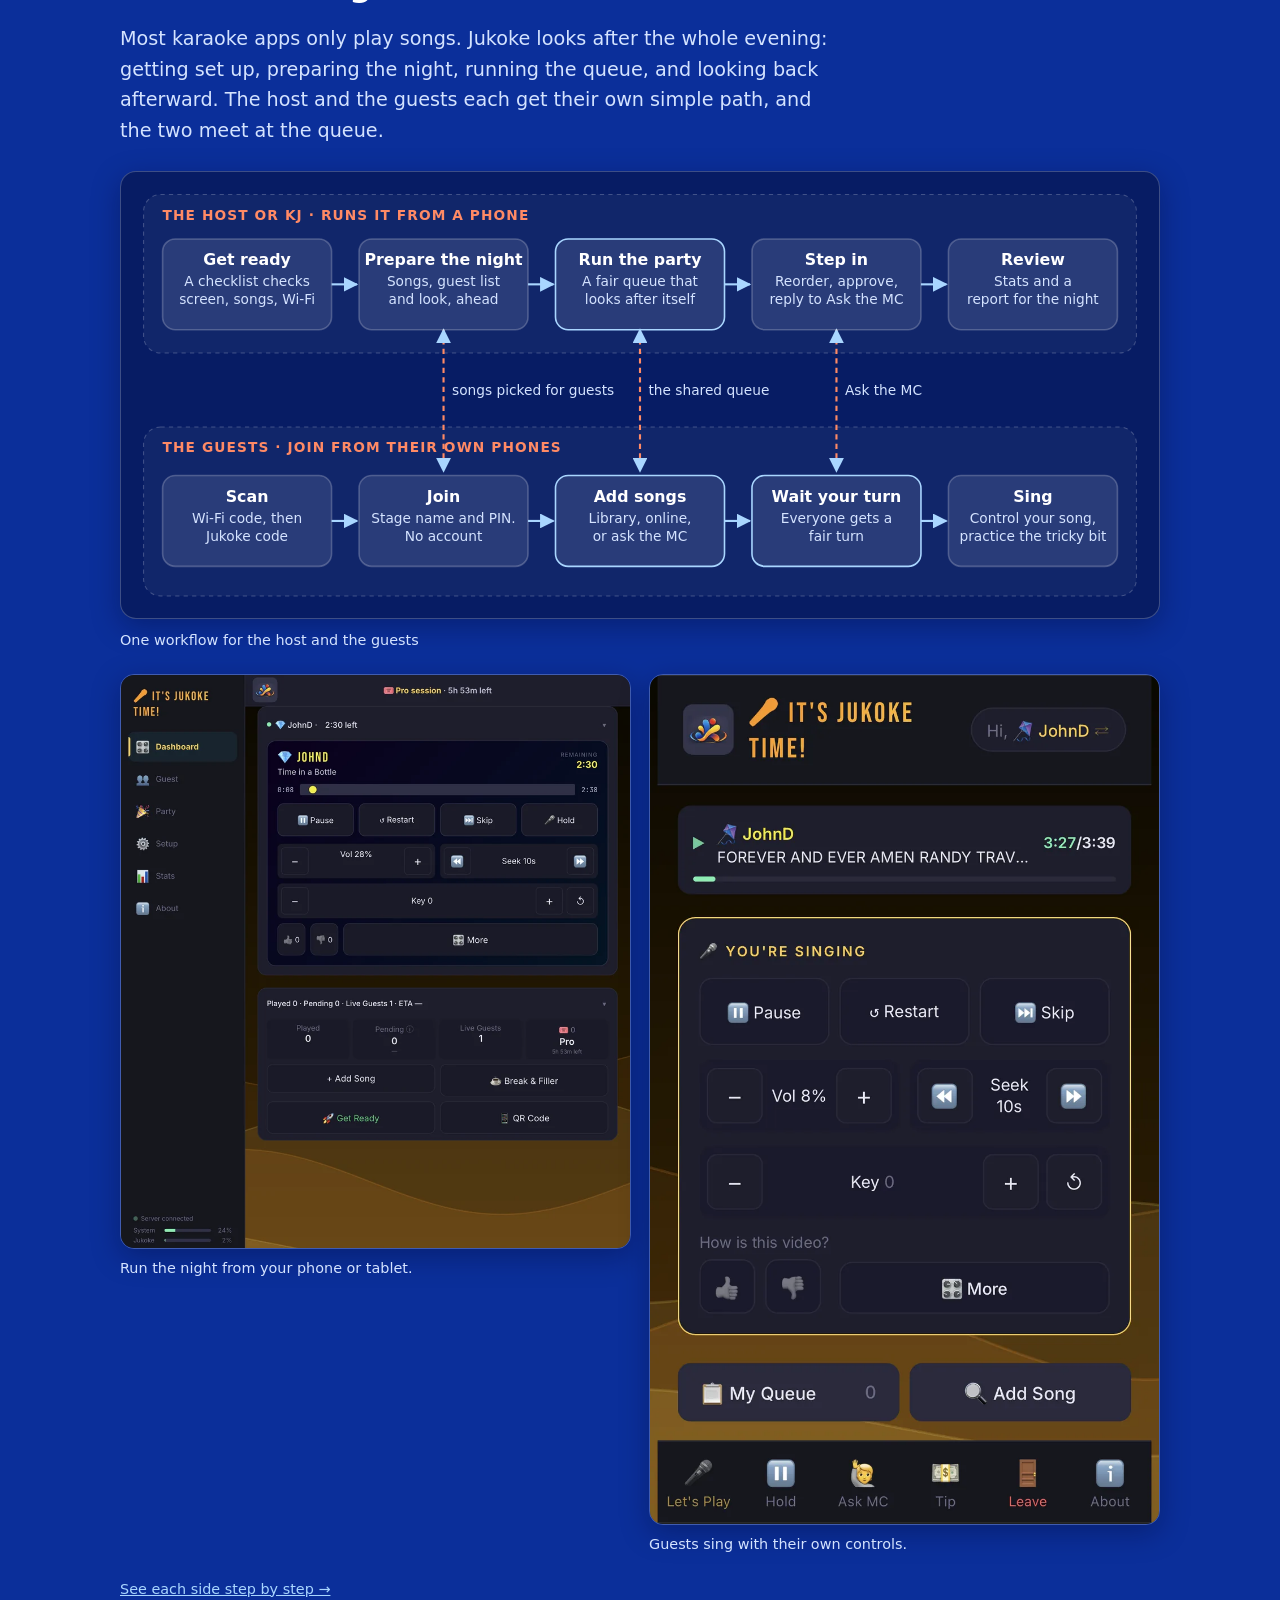
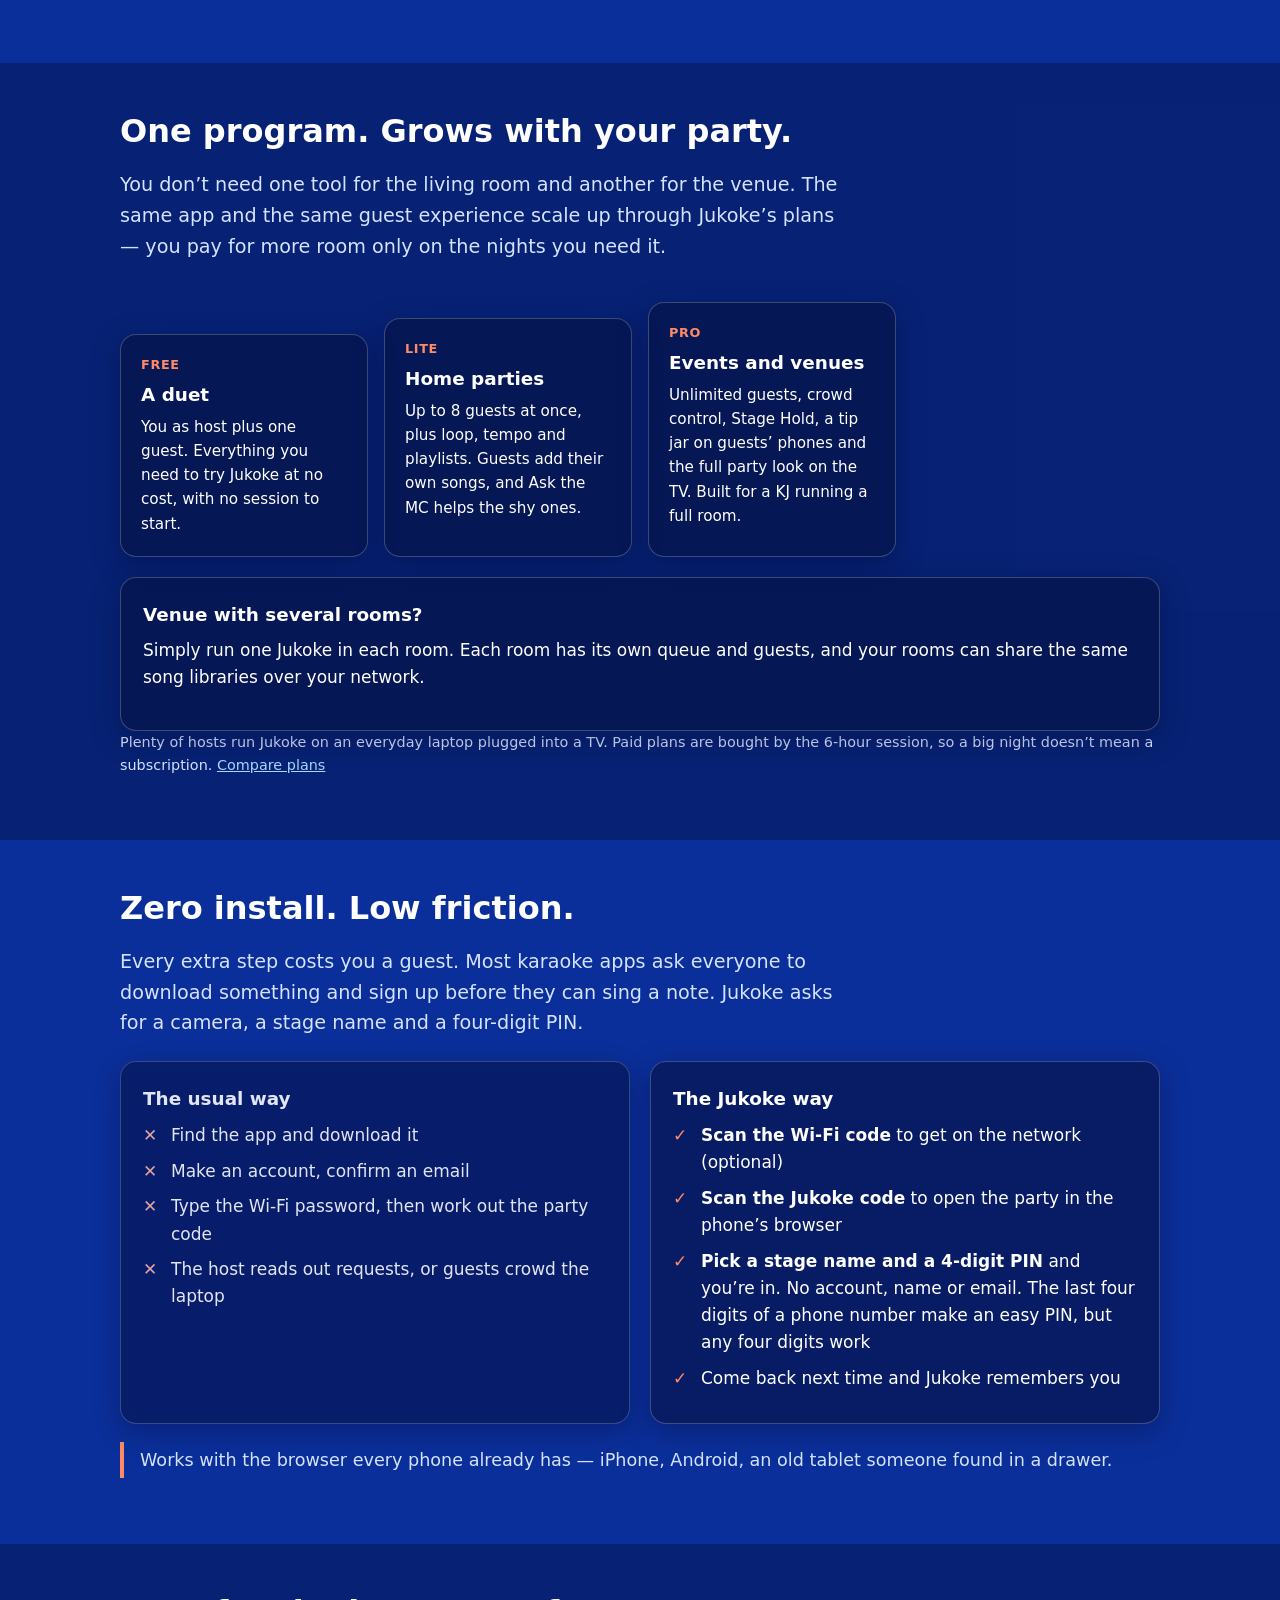
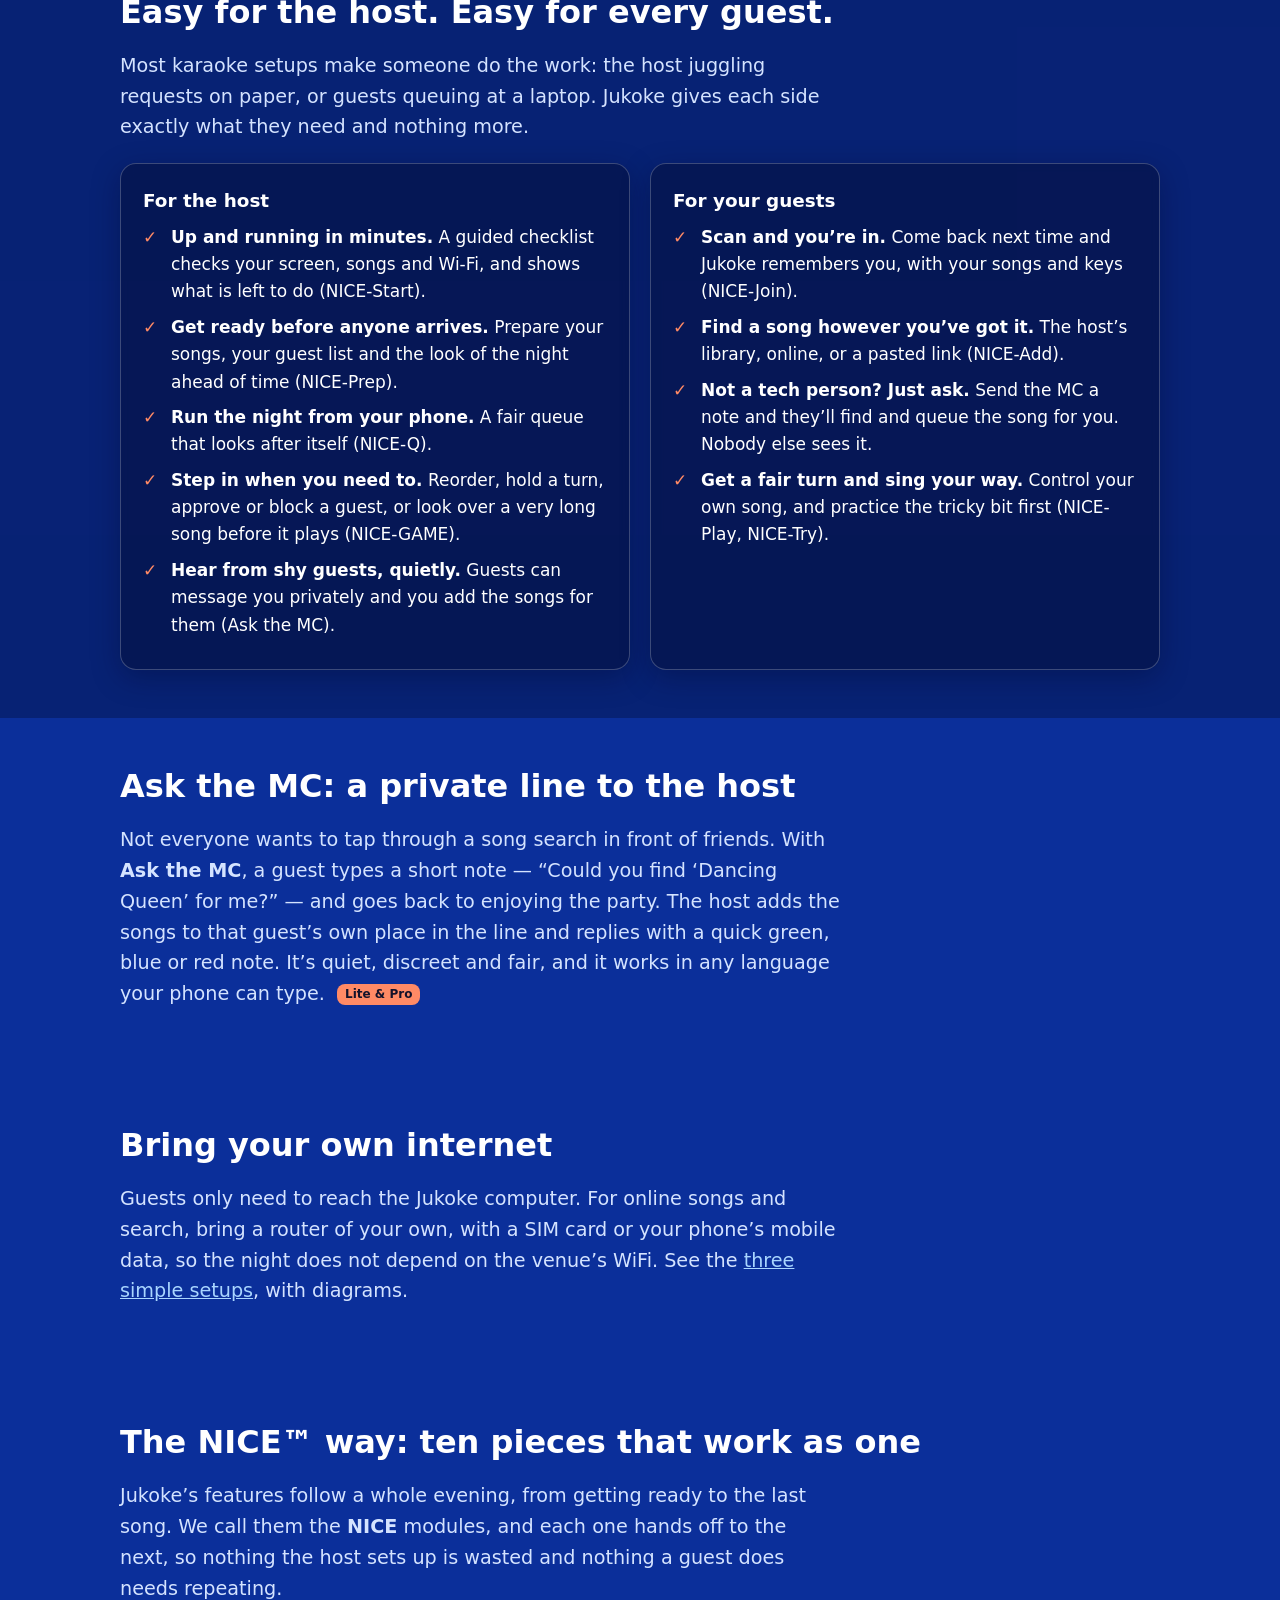
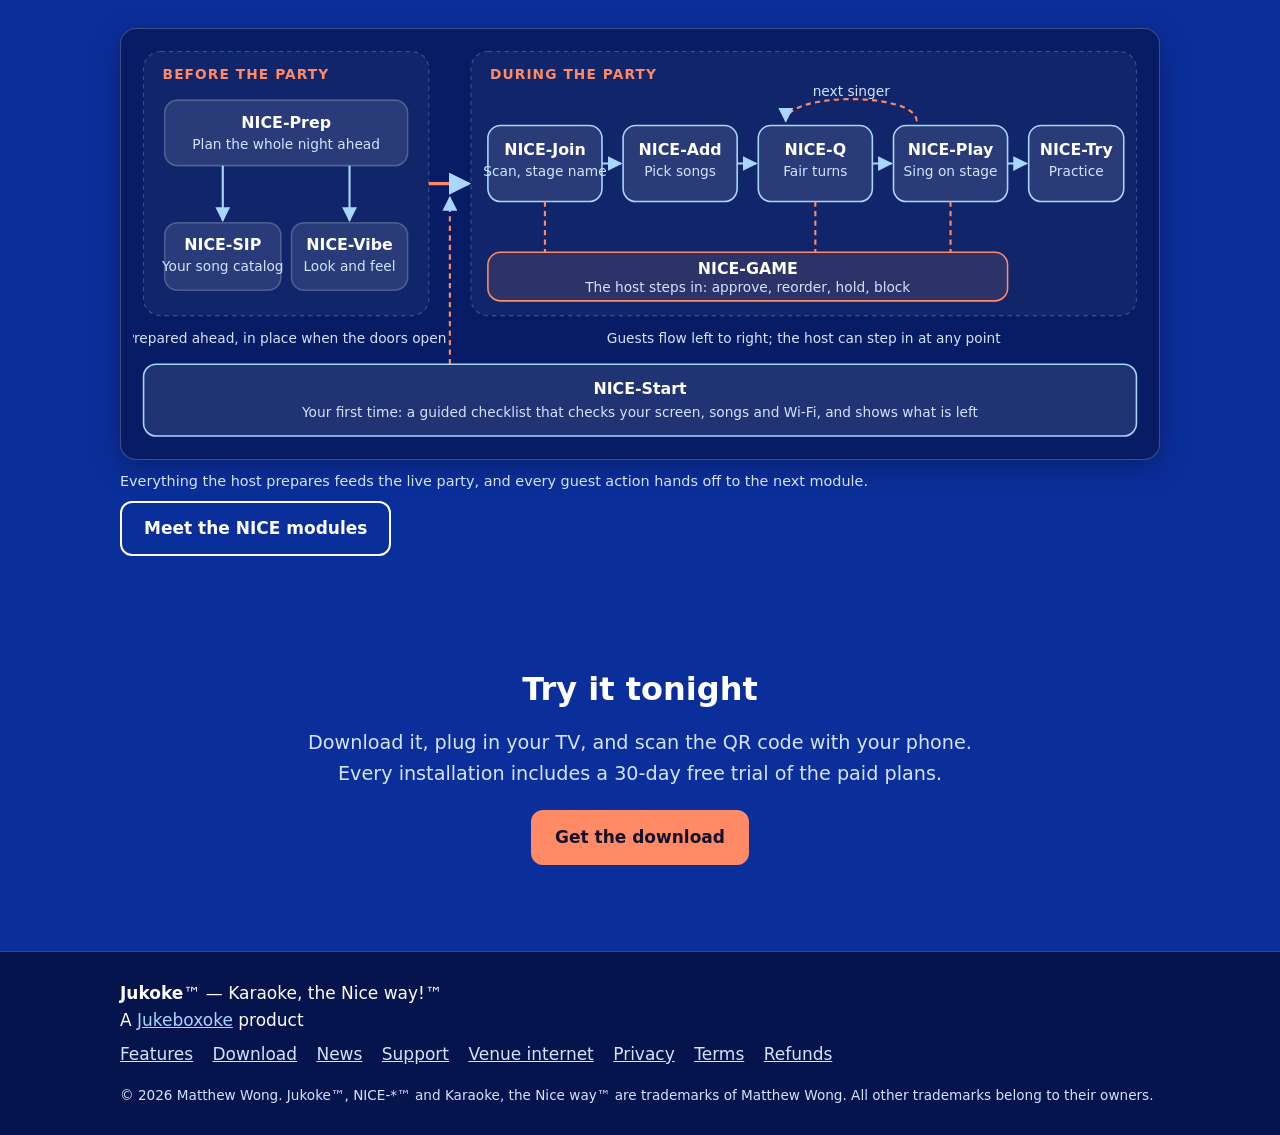
==== commit 7e102d58: "Add 2026.10.26-001 release news and new Get Ready screenshots News and feed entry for the Get Ready " ====
--- a/index.html
+++ b/index.html
@@ -41,7 +41,7 @@
 <p class="free"><span class="badge">FREE</span> to download and run for yourself. Start a paid session only when you want a bigger party. For Windows 11 and Ubuntu 24.04.</p>
 <ul class="pills"><li>Free to try</li><li>No app for guests</li><li>Prep to final stats</li><li>Solo to full room</li></ul>
 </div>
-<figure class="shot hero-shot" style="max-width:340px;margin:0 auto"><img src="img/shots/host-dashboard-singing.webp" width="900" height="1031" alt="The Jukoke host dashboard while a guest sings: pause, skip, volume, key and the queue, all from a phone or tablet"><figcaption>The host runs the whole night from a phone or tablet.</figcaption></figure>
+<figure class="shot hero-shot" style="max-width:340px;margin:0 auto"><img src="img/shots/host-dashboard-singing.webp" width="900" height="1012" alt="The Jukoke host dashboard while a guest sings: pause, skip, volume, key and the queue, all from a phone or tablet"><figcaption>The host runs the whole night from a phone or tablet.</figcaption></figure>
 </div>
 </section>
 
@@ -136,7 +136,7 @@
 <figcaption class="small muted">One workflow for the host and the guests</figcaption>
 </figure>
 <div class="shots two">
-<figure class="shot"><img src="img/shots/host-dashboard-singing.webp" width="900" height="1031" alt="The host dashboard on a tablet while a guest sings, with Add Song, Break &amp; Filler, Get Ready and QR Code buttons below" loading="lazy"><figcaption>Run the night from your phone or tablet.</figcaption></figure>
+<figure class="shot"><img src="img/shots/host-dashboard-singing.webp" width="900" height="1012" alt="The host dashboard on a tablet while a guest sings, with Add Song, Break &amp; Filler, Get Ready and QR Code buttons below" loading="lazy"><figcaption>Run the night from your phone or tablet.</figcaption></figure>
 <figure class="shot"><img src="img/shots/guest-singing.webp" width="900" height="1500" alt="The singer controls on a guest's phone, with a Tip button in the bottom bar" loading="lazy"><figcaption>Guests sing with their own controls.</figcaption></figure>
 </div>
 <p class="small"><a href="features.html#flows">See each side step by step &rarr;</a></p>
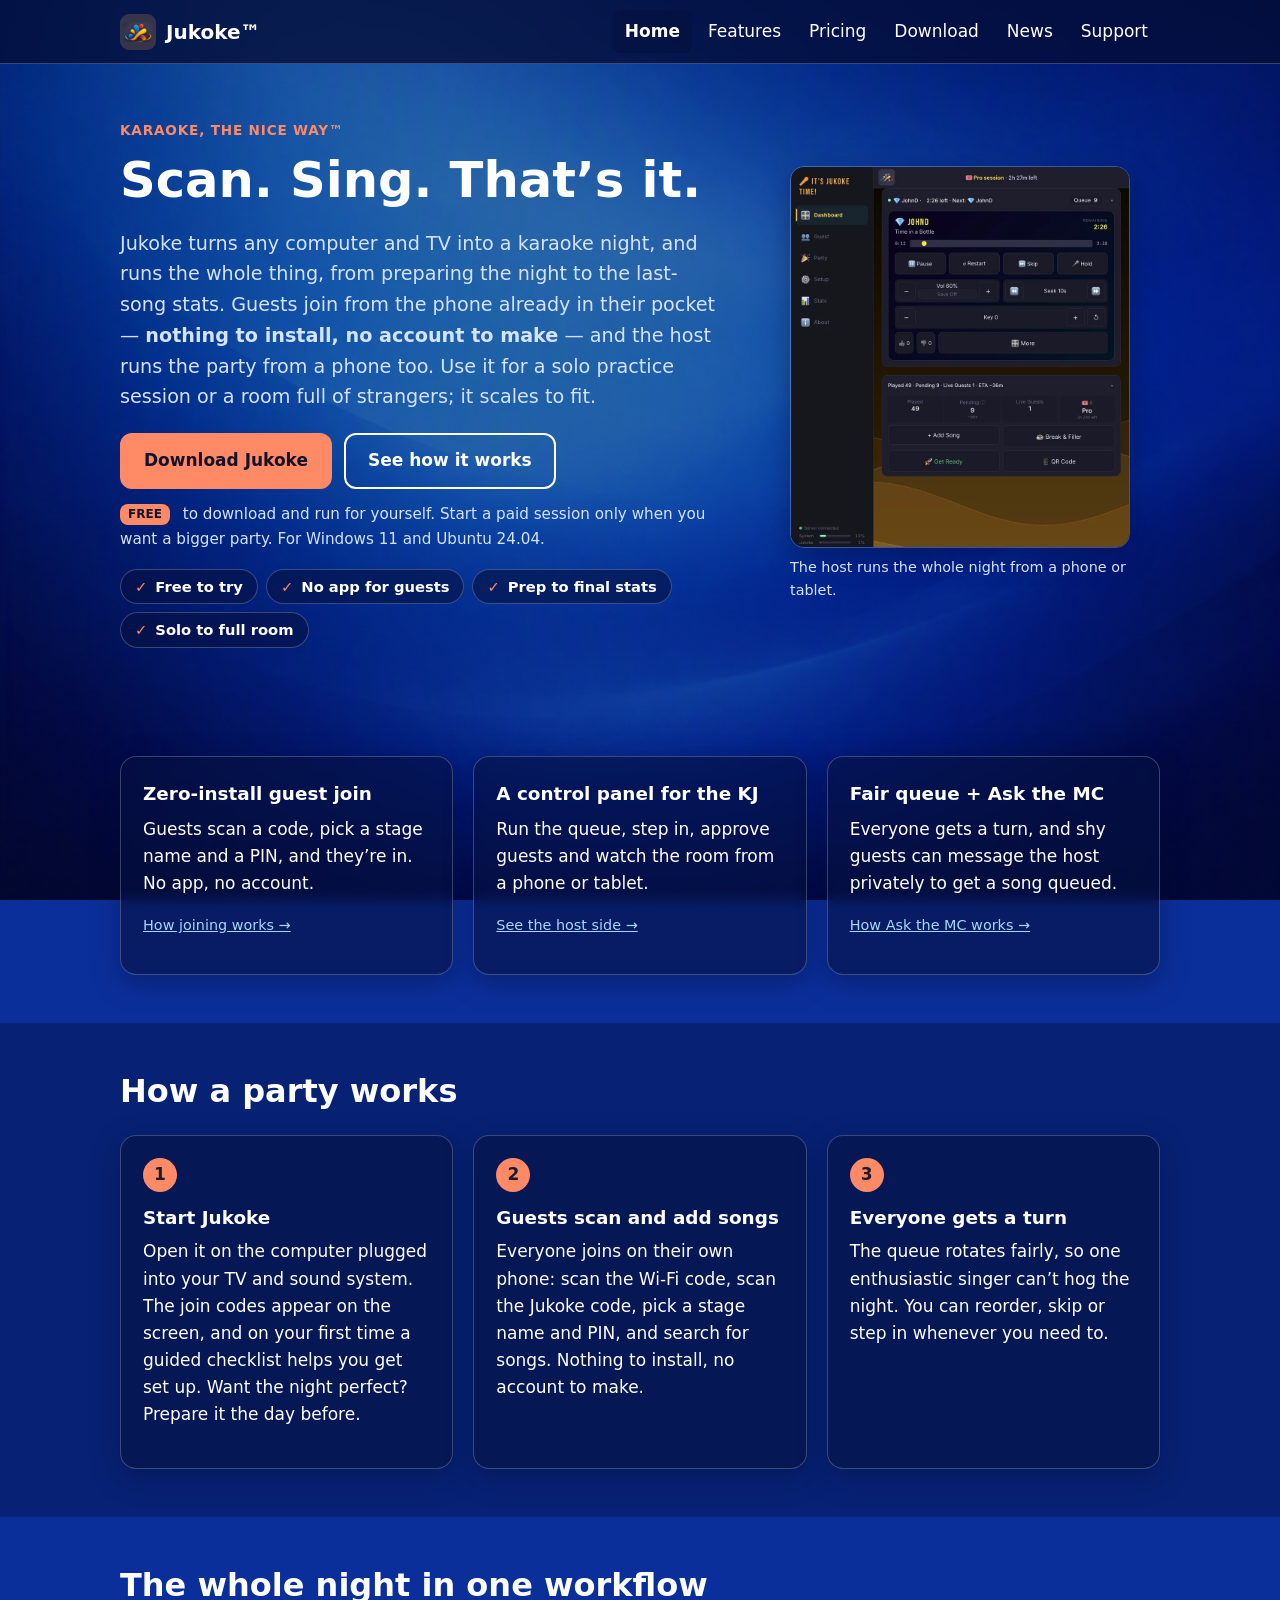
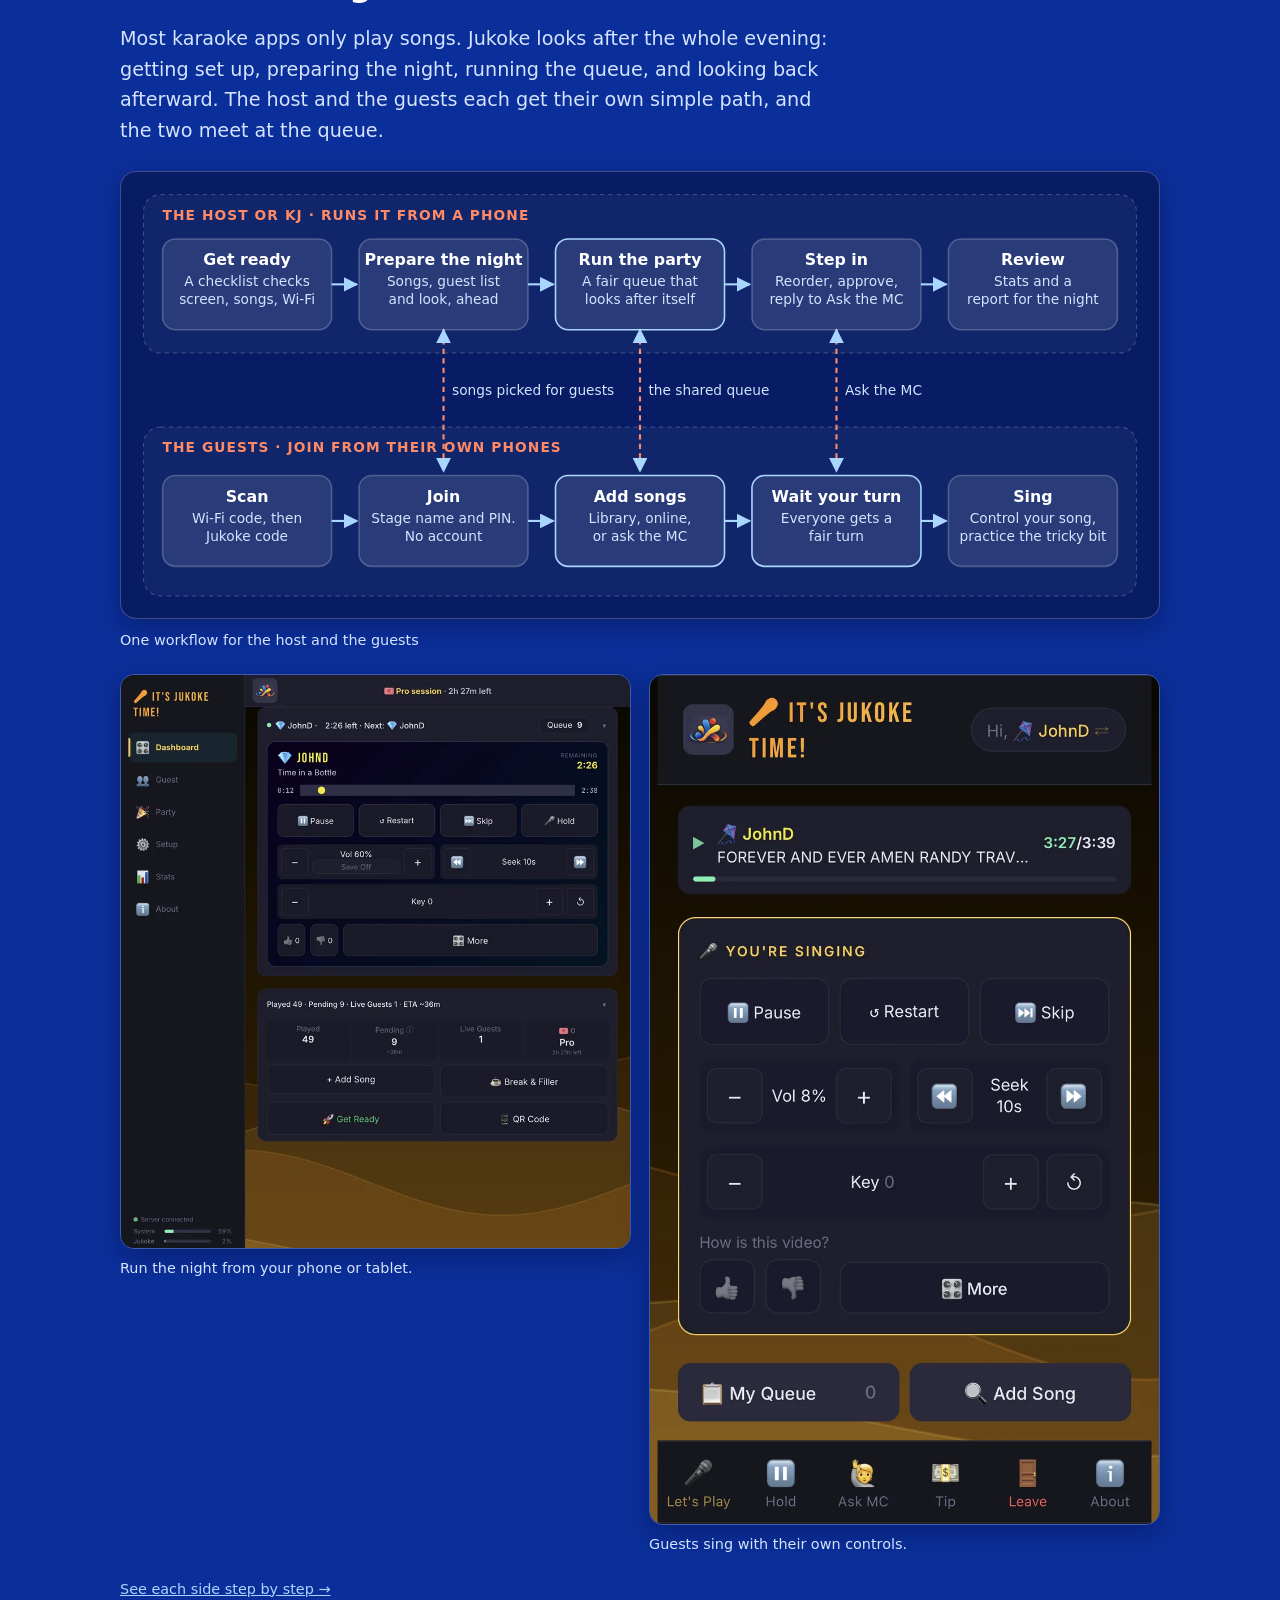
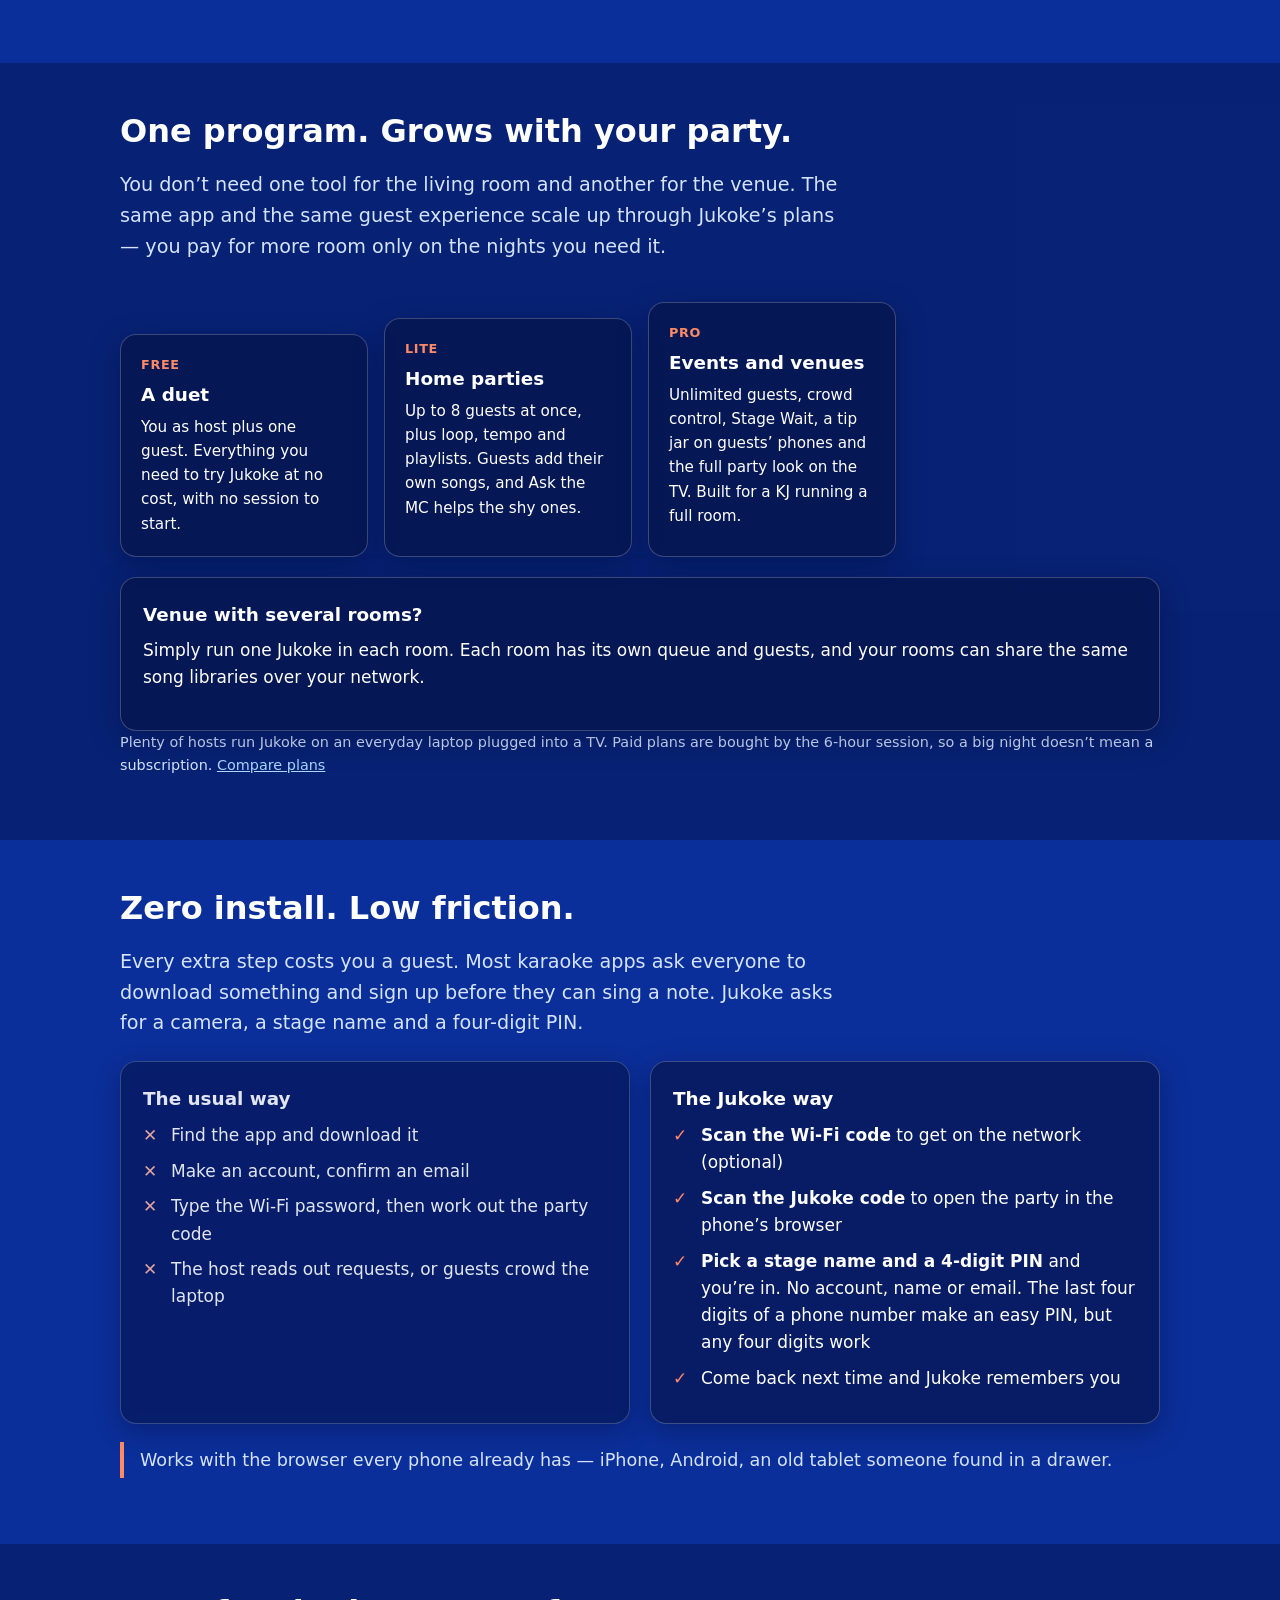
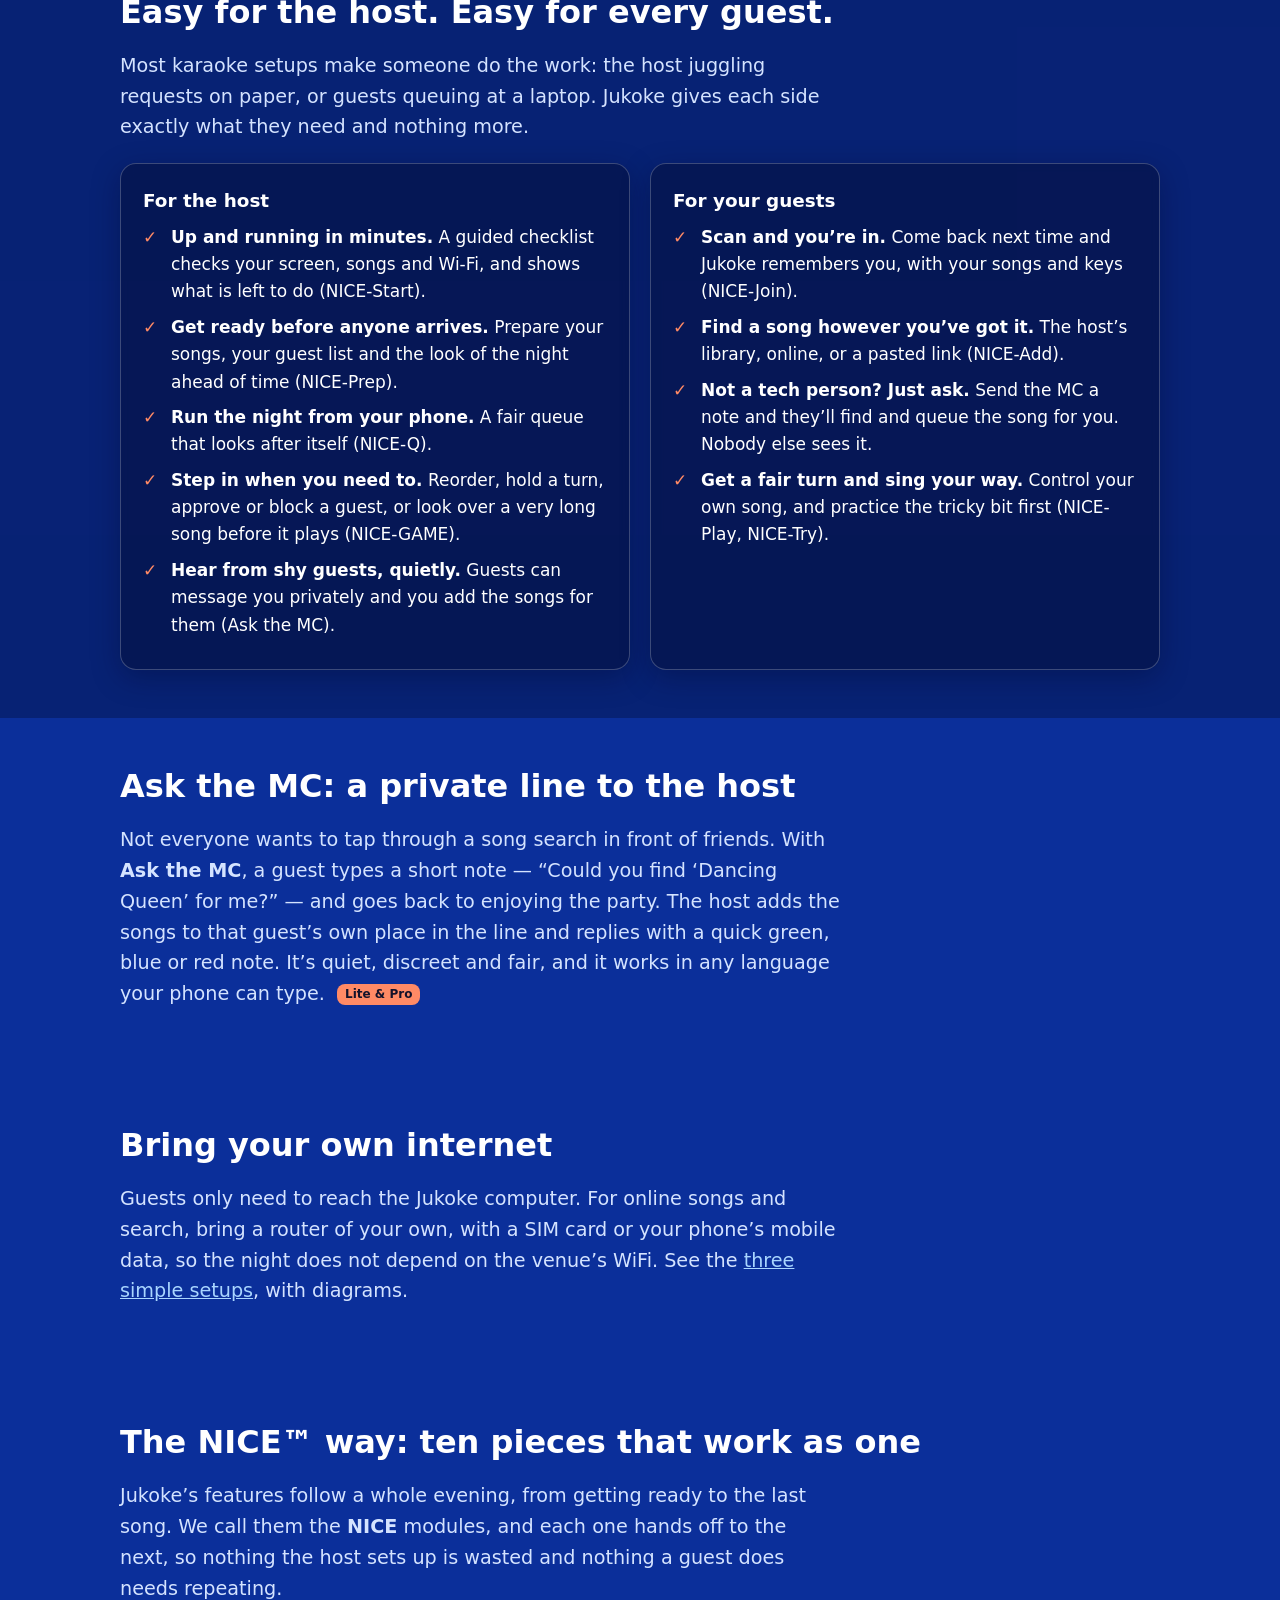
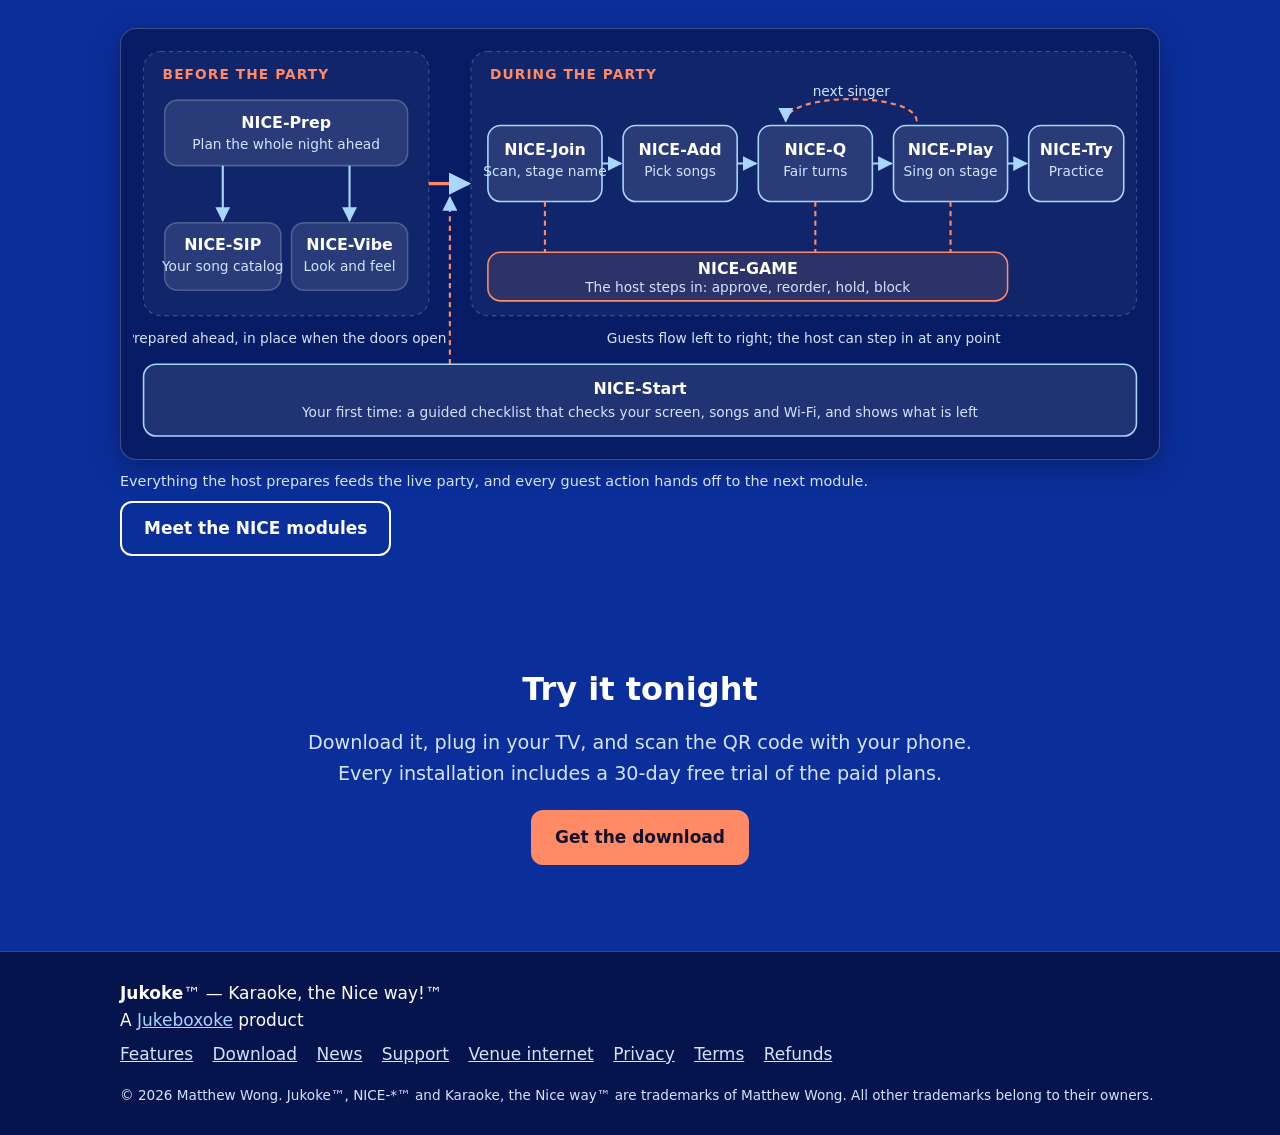
==== commit 24c09d80: "Rename Stage Hold to Stage Wait; update EQ figure alt text features.html, index.html: Stage Hold is " ====
--- a/index.html
+++ b/index.html
@@ -149,7 +149,7 @@
 <ol class="ladder">
 <li><span class="size">Free</span><h3>A duet</h3><p>You as host plus one guest. Everything you need to try Jukoke at no cost, with no session to start.</p></li>
 <li><span class="size">Lite</span><h3>Home parties</h3><p>Up to 8 guests at once, plus loop, tempo and playlists. Guests add their own songs, and Ask the MC helps the shy ones.</p></li>
-<li><span class="size">Pro</span><h3>Events and venues</h3><p>Unlimited guests, crowd control, Stage Hold, a tip jar on guests&rsquo; phones and the full party look on the TV. Built for a KJ running a full room.</p></li>
+<li><span class="size">Pro</span><h3>Events and venues</h3><p>Unlimited guests, crowd control, Stage Wait, a tip jar on guests&rsquo; phones and the full party look on the TV. Built for a KJ running a full room.</p></li>
 </ol>
 <div class="card" style="margin-top:20px"><h3>Venue with several rooms?</h3><p>Simply run one Jukoke in each room. Each room has its own queue and guests, and your rooms can share the same song libraries over your network.</p></div>
 <p class="small muted">Plenty of hosts run Jukoke on an everyday laptop plugged into a TV. Paid plans are bought by the 6-hour session, so a big night doesn&rsquo;t mean a subscription. <a href="features.html#plans">Compare plans</a></p>
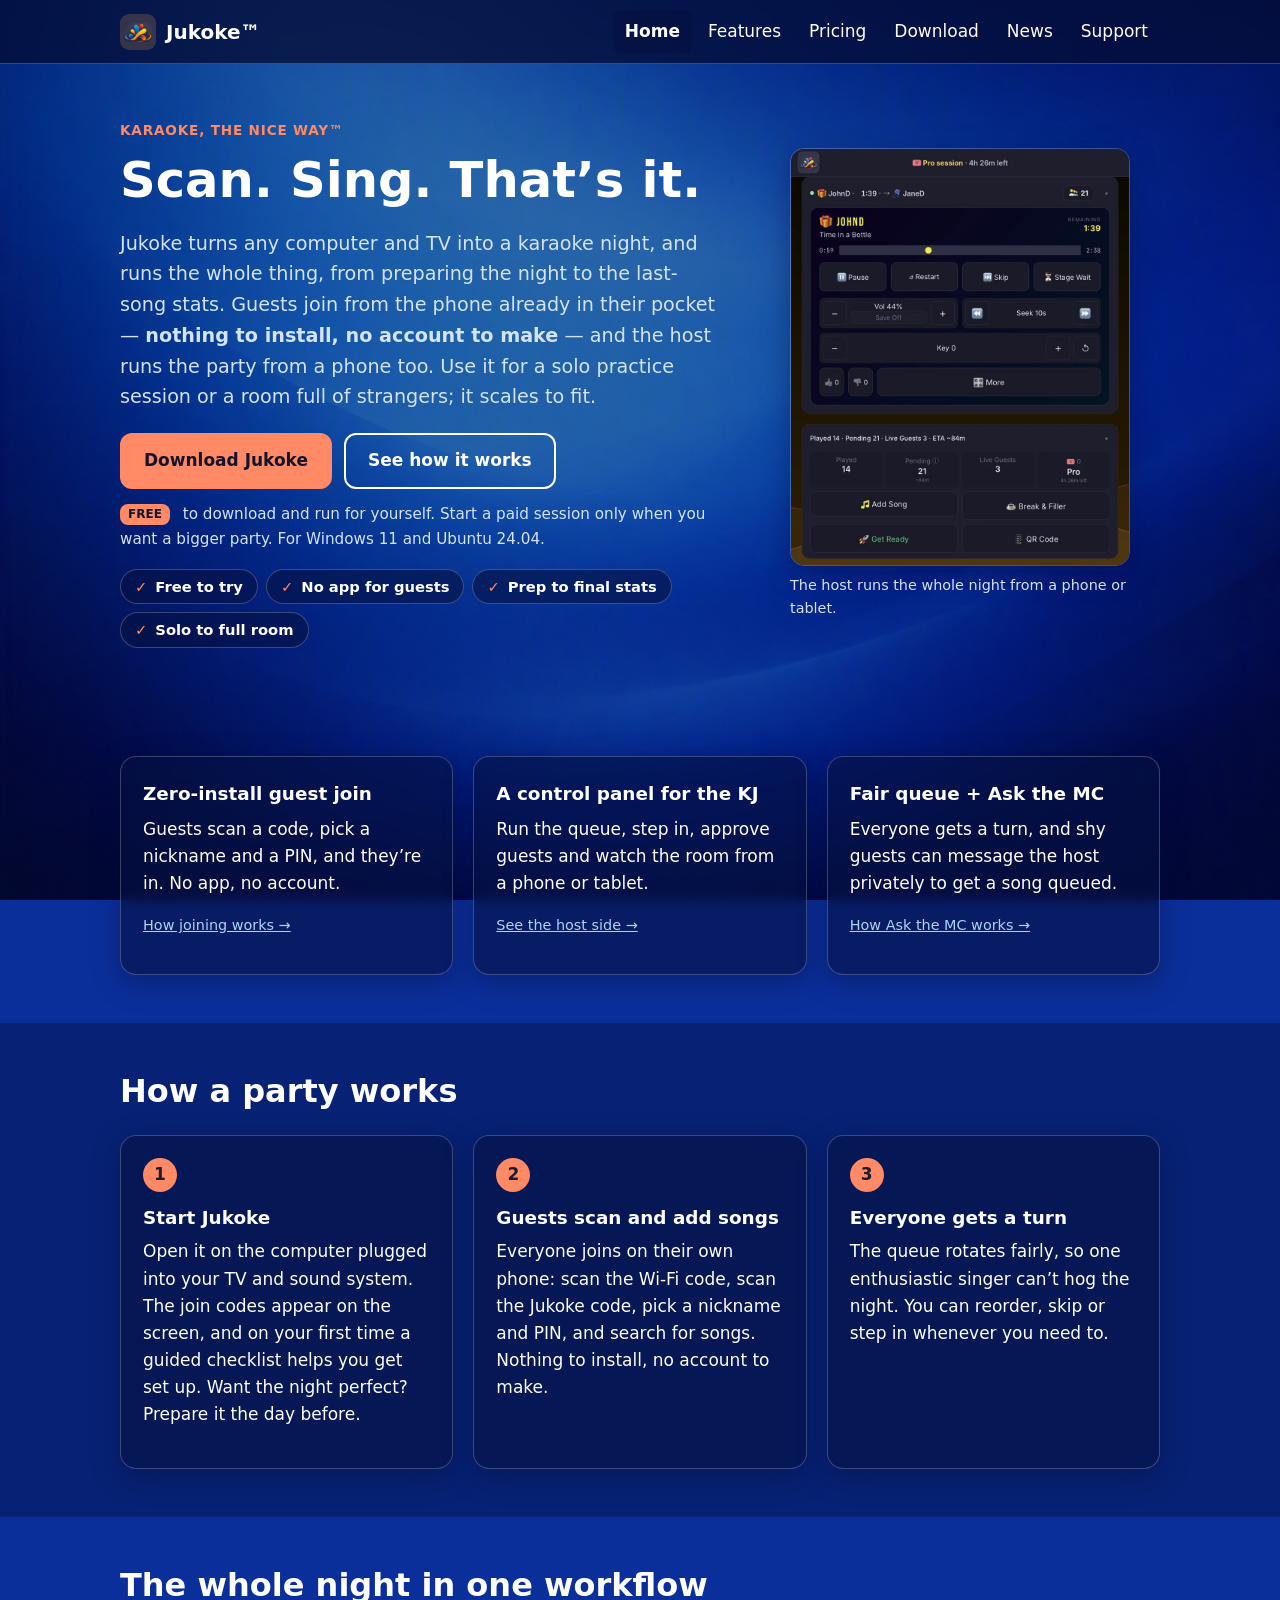
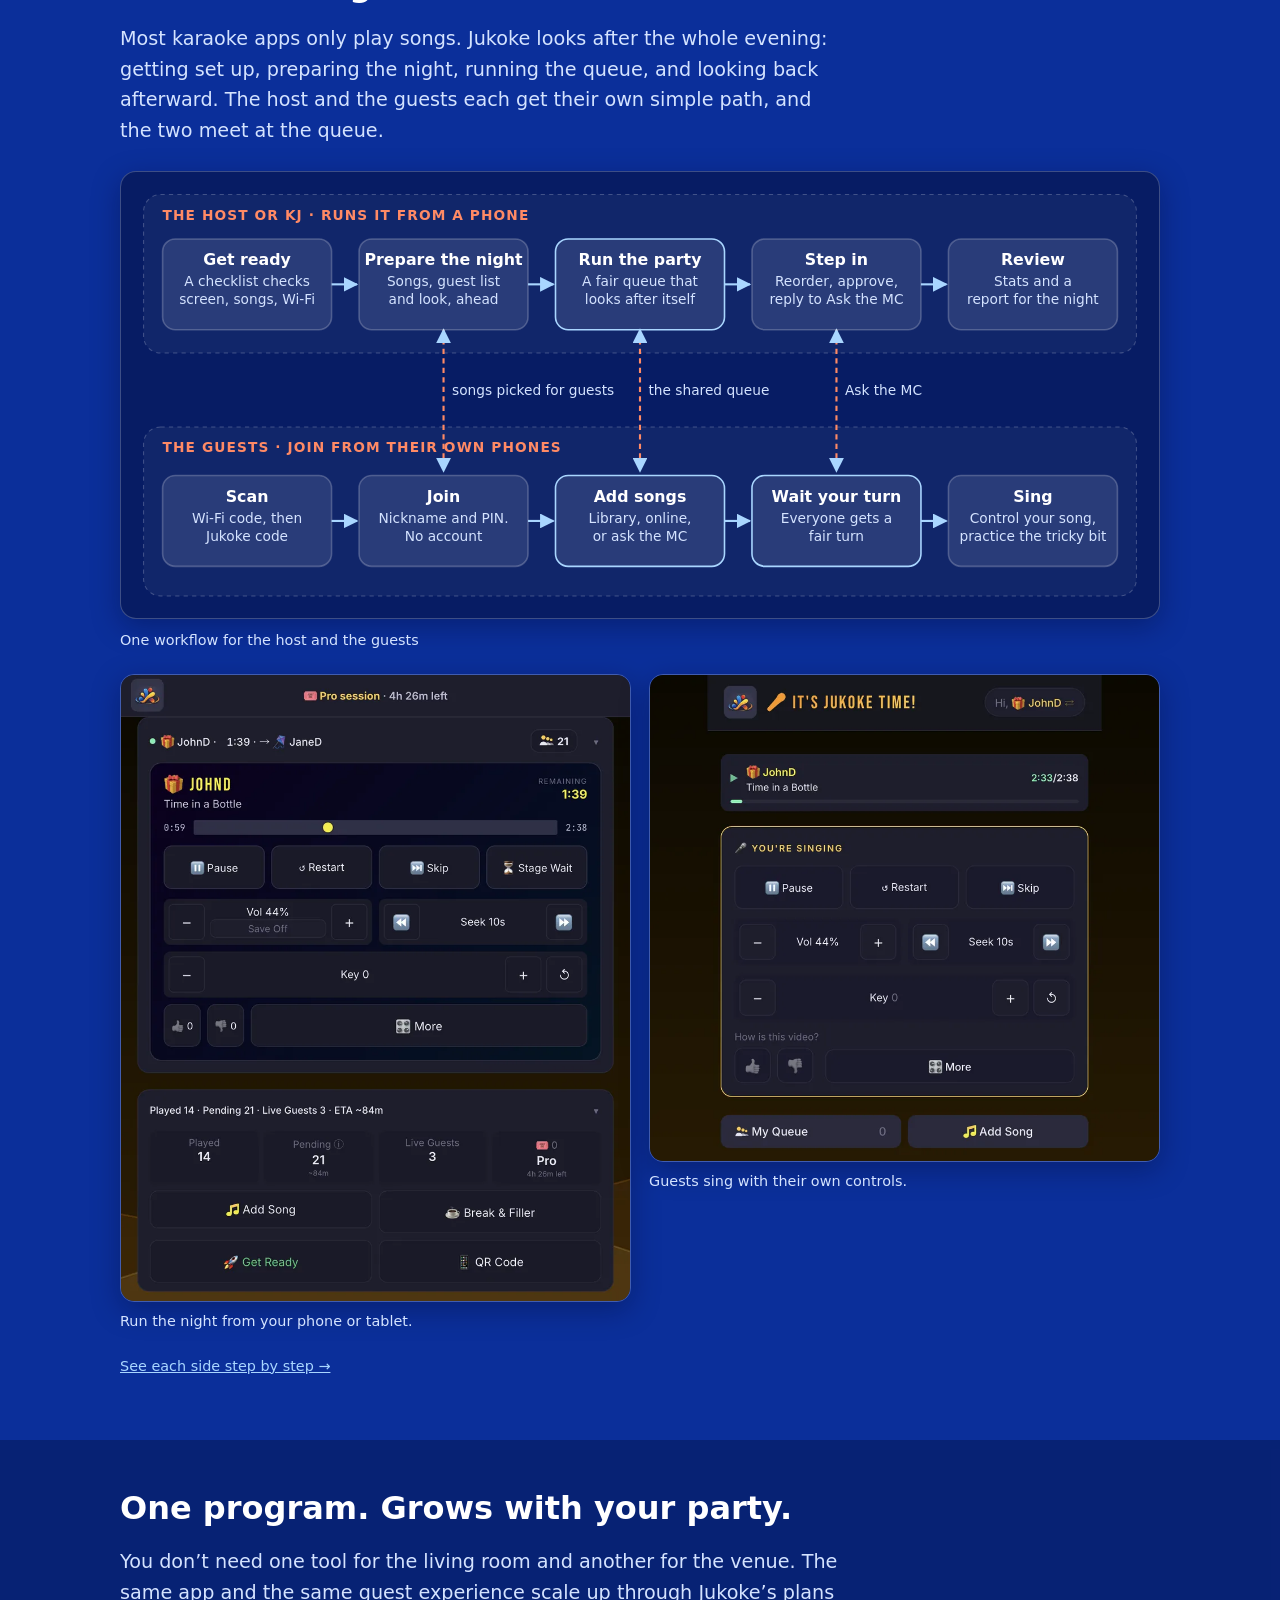
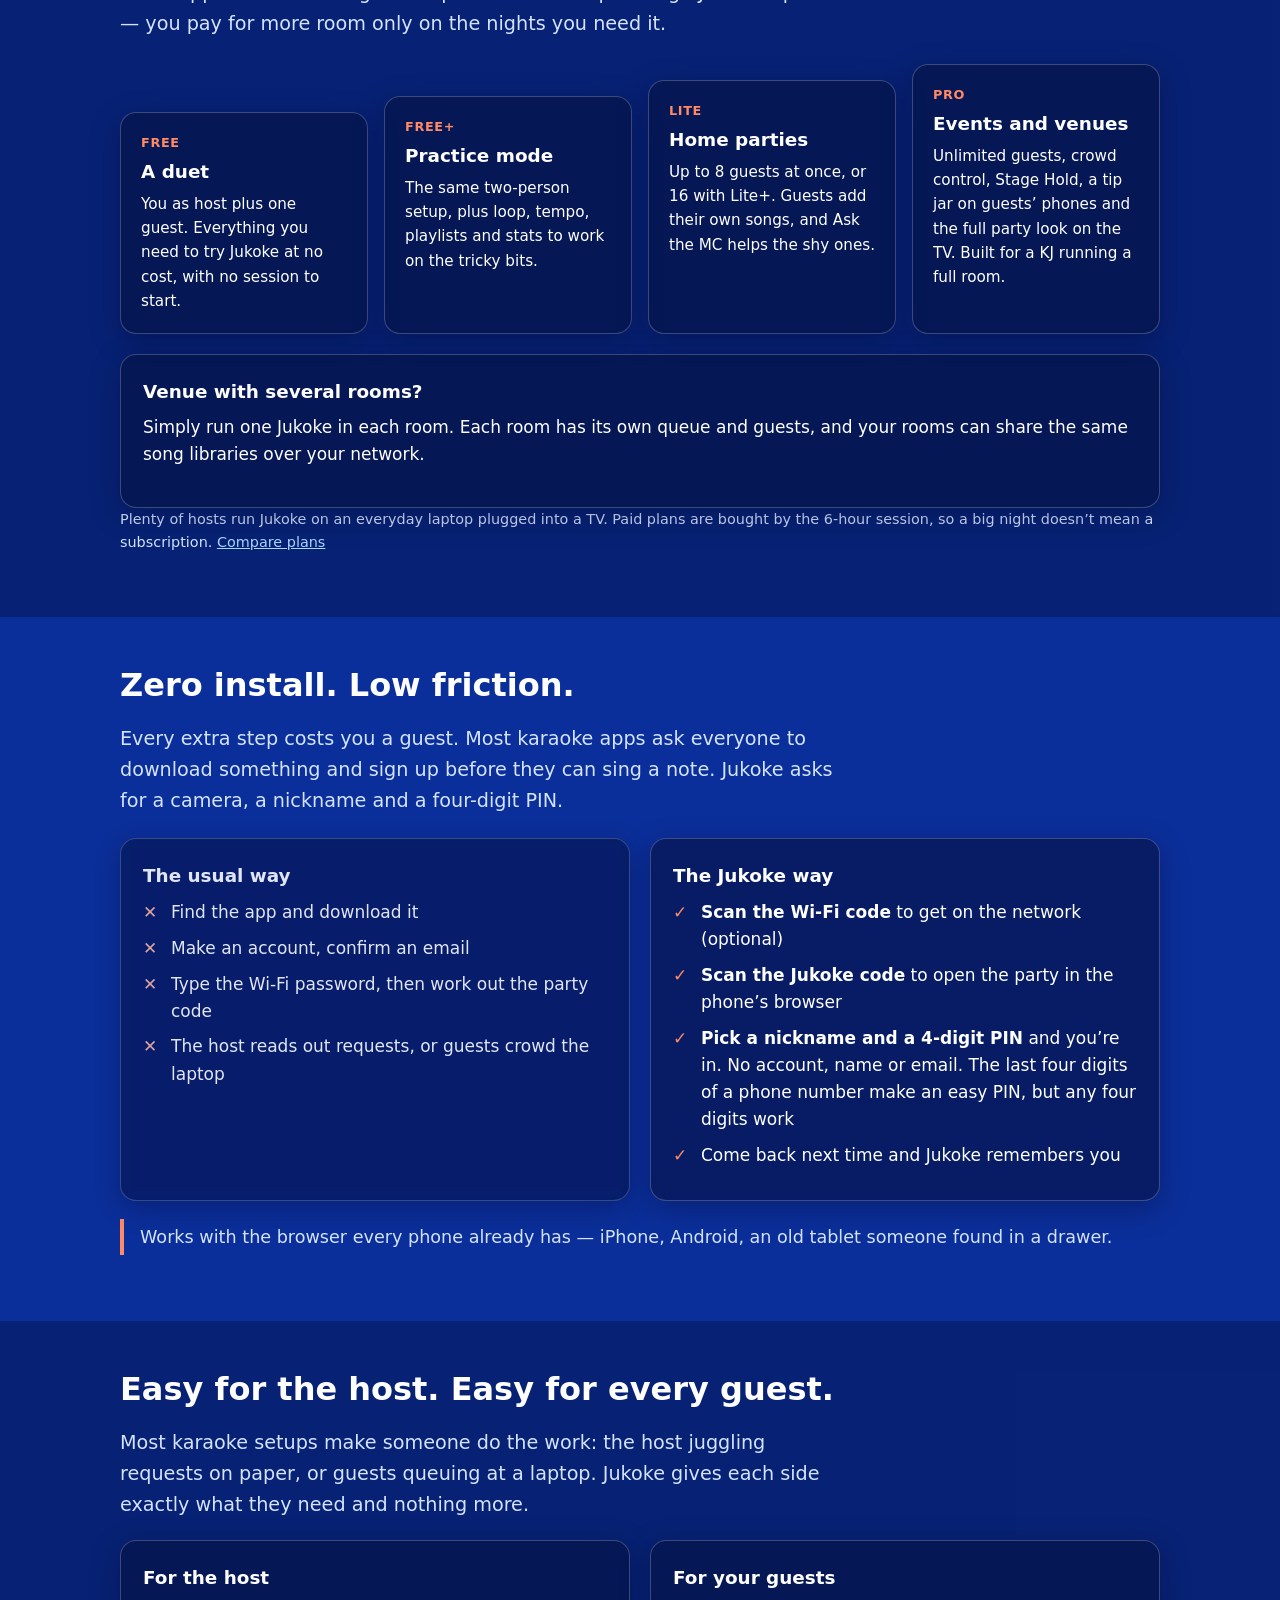
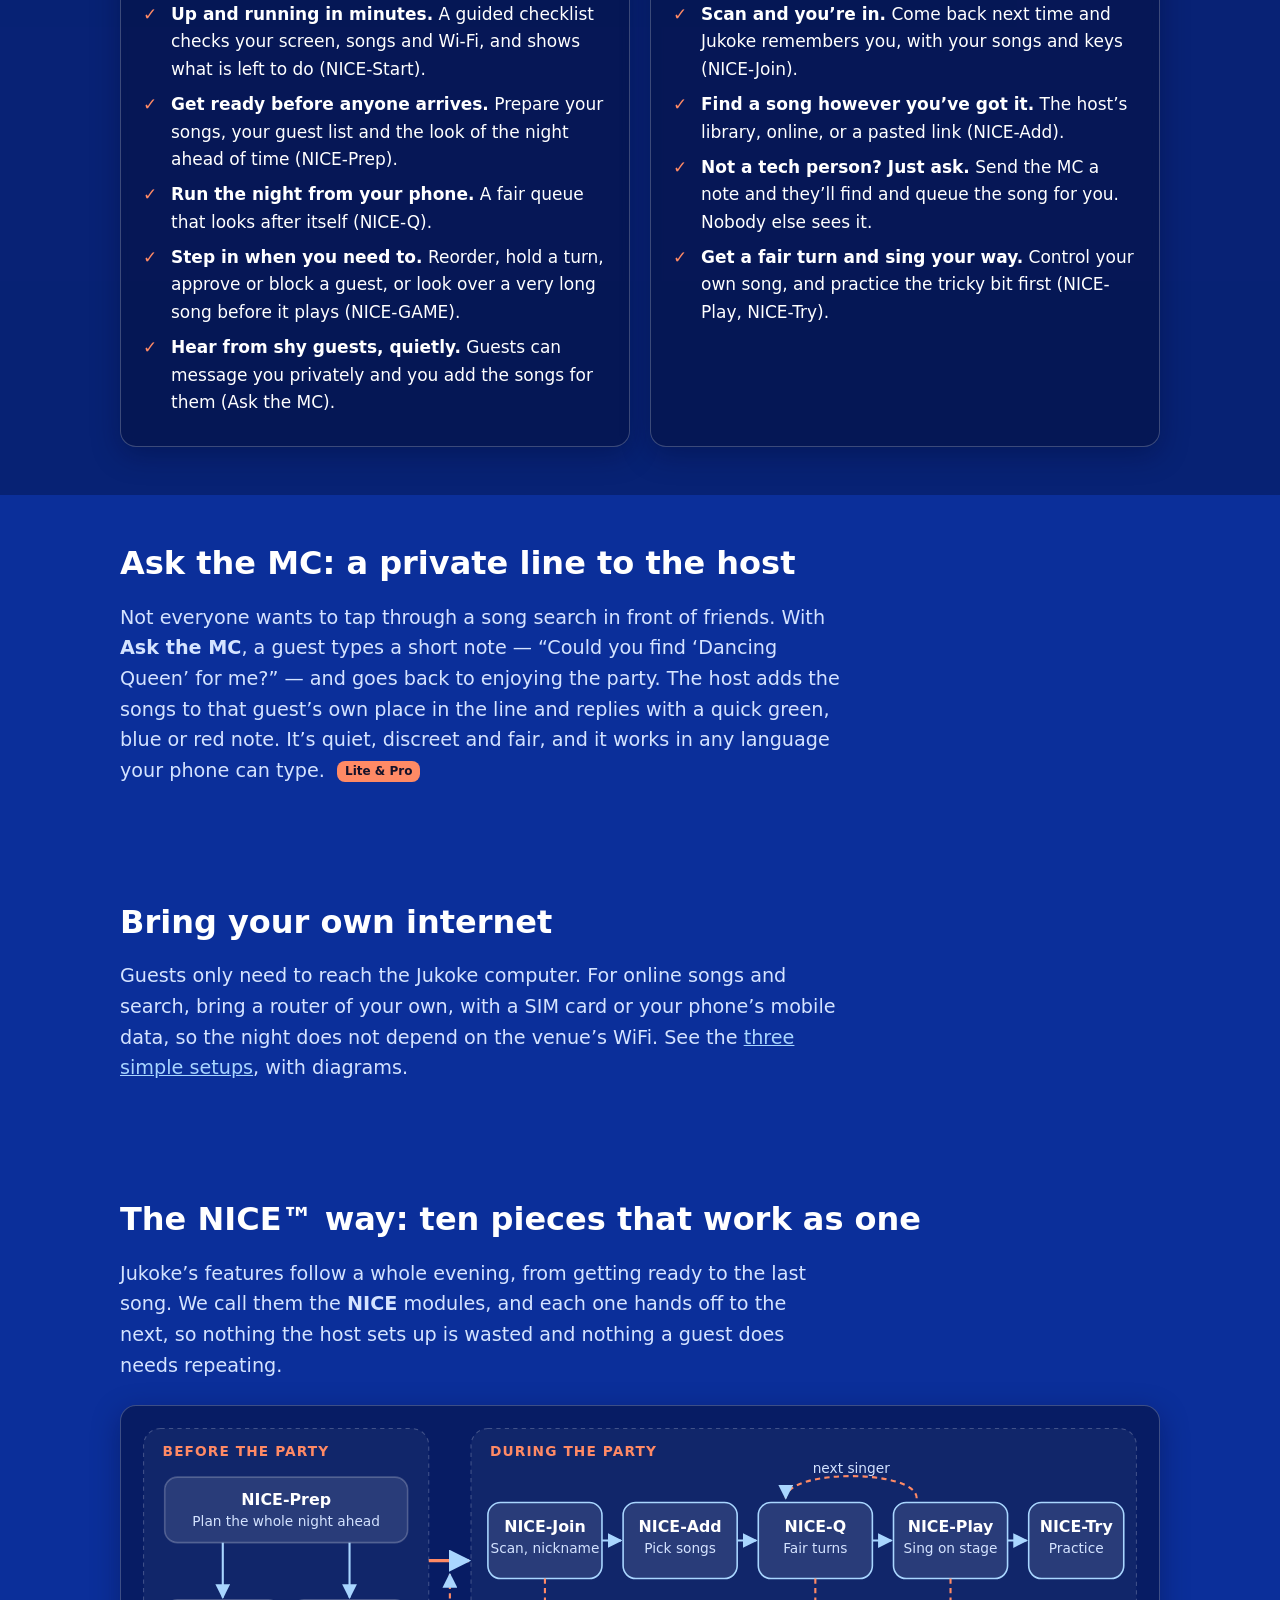
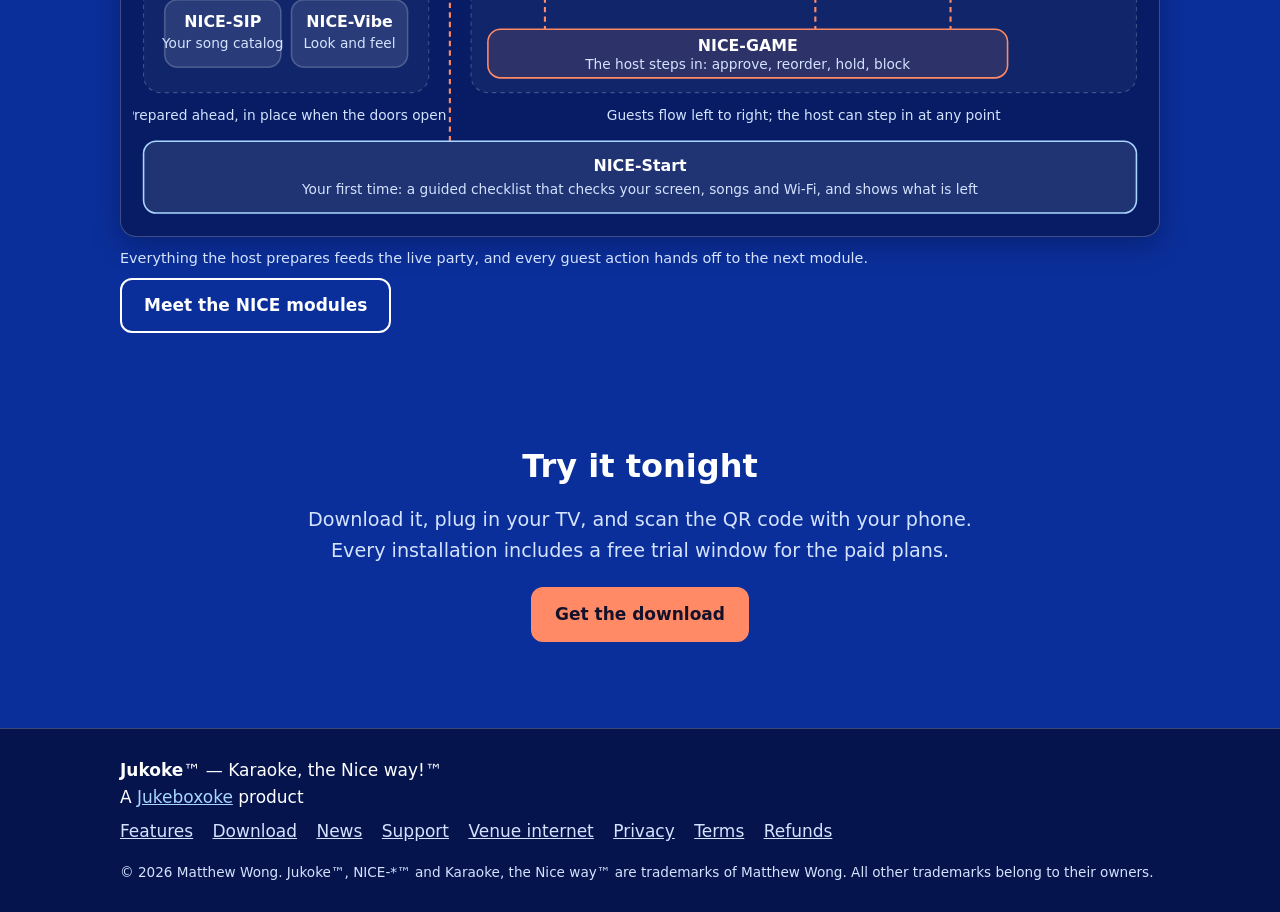
==== commit 272dc307: "Update hero screenshots and fix stale tile names Replace the screenshots on the home and features pa" ====
--- a/index.html
+++ b/index.html
@@ -41,13 +41,13 @@
 <p class="free"><span class="badge">FREE</span> to download and run for yourself. Start a paid session only when you want a bigger party. For Windows 11 and Ubuntu 24.04.</p>
 <ul class="pills"><li>Free to try</li><li>No app for guests</li><li>Prep to final stats</li><li>Solo to full room</li></ul>
 </div>
-<figure class="shot hero-shot" style="max-width:340px;margin:0 auto"><img src="img/shots/host-dashboard-singing.webp" width="900" height="1012" alt="The Jukoke host dashboard while a guest sings: pause, skip, volume, key and the queue, all from a phone or tablet"><figcaption>The host runs the whole night from a phone or tablet.</figcaption></figure>
+<figure class="shot hero-shot" style="max-width:340px;margin:0 auto"><img src="img/shots/host-dashboard-singing.webp" width="900" height="1106" alt="The Jukoke host dashboard while a guest sings: pause, skip, volume, key and the queue, all from a phone or tablet"><figcaption>The host runs the whole night from a phone or tablet.</figcaption></figure>
 </div>
 </section>
 
 <section class="wrap block" id="highlights">
 <div class="cards three">
-<article class="card"><h3>Zero-install guest join</h3><p>Guests scan a code, pick a stage name and a PIN, and they&rsquo;re in. No app, no account.</p><p class="small"><a href="#zero-install">How joining works &rarr;</a></p></article>
+<article class="card"><h3>Zero-install guest join</h3><p>Guests scan a code, pick a nickname and a PIN, and they&rsquo;re in. No app, no account.</p><p class="small"><a href="#zero-install">How joining works &rarr;</a></p></article>
 <article class="card"><h3>A control panel for the KJ</h3><p>Run the queue, step in, approve guests and watch the room from a phone or tablet.</p><p class="small"><a href="features.html#flows">See the host side &rarr;</a></p></article>
 <article class="card"><h3>Fair queue + Ask the MC</h3><p>Everyone gets a turn, and shy guests can message the host privately to get a song queued.</p><p class="small"><a href="#ask-the-mc">How Ask the MC works &rarr;</a></p></article>
 </div>
@@ -58,7 +58,7 @@
 <h2>How a party works</h2>
 <ol class="steps">
 <li><h3>Start Jukoke</h3><p>Open it on the computer plugged into your TV and sound system. The join codes appear on the screen, and on your first time a guided checklist helps you get set up. Want the night perfect? Prepare it the day before.</p></li>
-<li><h3>Guests scan and add songs</h3><p>Everyone joins on their own phone: scan the Wi-Fi code, scan the Jukoke code, pick a stage name and PIN, and search for songs. Nothing to install, no account to make.</p></li>
+<li><h3>Guests scan and add songs</h3><p>Everyone joins on their own phone: scan the Wi-Fi code, scan the Jukoke code, pick a nickname and PIN, and search for songs. Nothing to install, no account to make.</p></li>
 <li><h3>Everyone gets a turn</h3><p>The queue rotates fairly, so one enthusiastic singer can&rsquo;t hog the night. You can reorder, skip or step in whenever you need to.</p></li>
 </ol>
 </div>
@@ -114,7 +114,7 @@
 <path class="dg-line" d="M188 319H212" marker-end="url(#mov)"/>
 <rect class="dg-box" x="214" y="276" width="160" height="86" rx="12"/>
 <text class="dg-name" x="294" y="301" text-anchor="middle">Join</text>
-<text class="dg-sub" x="294" y="321" text-anchor="middle">Stage name and PIN.</text>
+<text class="dg-sub" x="294" y="321" text-anchor="middle">Nickname and PIN.</text>
 <text class="dg-sub" x="294" y="338" text-anchor="middle">No account</text>
 <path class="dg-line" d="M374 319H398" marker-end="url(#mov)"/>
 <rect class="dg-box hot" x="400" y="276" width="160" height="86" rx="12"/>
@@ -136,8 +136,8 @@
 <figcaption class="small muted">One workflow for the host and the guests</figcaption>
 </figure>
 <div class="shots two">
-<figure class="shot"><img src="img/shots/host-dashboard-singing.webp" width="900" height="1012" alt="The host dashboard on a tablet while a guest sings, with Add Song, Break &amp; Filler, Get Ready and QR Code buttons below" loading="lazy"><figcaption>Run the night from your phone or tablet.</figcaption></figure>
-<figure class="shot"><img src="img/shots/guest-singing.webp" width="900" height="1500" alt="The singer controls on a guest's phone, with a Tip button in the bottom bar" loading="lazy"><figcaption>Guests sing with their own controls.</figcaption></figure>
+<figure class="shot"><img src="img/shots/host-dashboard-singing.webp" width="900" height="1106" alt="The host dashboard on a tablet while a guest sings, with Add Song, Break &amp; Filler, Get Ready and QR Code buttons below" loading="lazy"><figcaption>Run the night from your phone or tablet.</figcaption></figure>
+<figure class="shot"><img src="img/shots/guest-singing.webp" width="900" height="859" alt="The singer controls on a guest's device, with My Queue and Add Song below" loading="lazy"><figcaption>Guests sing with their own controls.</figcaption></figure>
 </div>
 <p class="small"><a href="features.html#flows">See each side step by step &rarr;</a></p>
 </section>
@@ -148,8 +148,9 @@
 <p class="lead narrow">You don&rsquo;t need one tool for the living room and another for the venue. The same app and the same guest experience scale up through Jukoke&rsquo;s plans &mdash; you pay for more room only on the nights you need it.</p>
 <ol class="ladder">
 <li><span class="size">Free</span><h3>A duet</h3><p>You as host plus one guest. Everything you need to try Jukoke at no cost, with no session to start.</p></li>
-<li><span class="size">Lite</span><h3>Home parties</h3><p>Up to 8 guests at once, plus loop, tempo and playlists. Guests add their own songs, and Ask the MC helps the shy ones.</p></li>
-<li><span class="size">Pro</span><h3>Events and venues</h3><p>Unlimited guests, crowd control, Stage Wait, a tip jar on guests&rsquo; phones and the full party look on the TV. Built for a KJ running a full room.</p></li>
+<li><span class="size">Free+</span><h3>Practice mode</h3><p>The same two-person setup, plus loop, tempo, playlists and stats to work on the tricky bits.</p></li>
+<li><span class="size">Lite</span><h3>Home parties</h3><p>Up to 8 guests at once, or 16 with Lite+. Guests add their own songs, and Ask the MC helps the shy ones.</p></li>
+<li><span class="size">Pro</span><h3>Events and venues</h3><p>Unlimited guests, crowd control, Stage Hold, a tip jar on guests&rsquo; phones and the full party look on the TV. Built for a KJ running a full room.</p></li>
 </ol>
 <div class="card" style="margin-top:20px"><h3>Venue with several rooms?</h3><p>Simply run one Jukoke in each room. Each room has its own queue and guests, and your rooms can share the same song libraries over your network.</p></div>
 <p class="small muted">Plenty of hosts run Jukoke on an everyday laptop plugged into a TV. Paid plans are bought by the 6-hour session, so a big night doesn&rsquo;t mean a subscription. <a href="features.html#plans">Compare plans</a></p>
@@ -158,12 +159,12 @@
 
 <section class="wrap block" id="zero-install">
 <h2>Zero install. Low friction.</h2>
-<p class="lead narrow">Every extra step costs you a guest. Most karaoke apps ask everyone to download something and sign up before they can sing a note. Jukoke asks for a camera, a stage name and a four-digit PIN.</p>
+<p class="lead narrow">Every extra step costs you a guest. Most karaoke apps ask everyone to download something and sign up before they can sing a note. Jukoke asks for a camera, a nickname and a four-digit PIN.</p>
 <div class="compare">
 <article class="card old"><h3>The usual way</h3>
 <ul class="ticks x"><li>Find the app and download it</li><li>Make an account, confirm an email</li><li>Type the Wi-Fi password, then work out the party code</li><li>The host reads out requests, or guests crowd the laptop</li></ul></article>
 <article class="card"><h3>The Jukoke way</h3>
-<ul class="ticks"><li><strong>Scan the Wi-Fi code</strong> to get on the network (optional)</li><li><strong>Scan the Jukoke code</strong> to open the party in the phone&rsquo;s browser</li><li><strong>Pick a stage name and a 4-digit PIN</strong> and you&rsquo;re in. No account, name or email. The last four digits of a phone number make an easy PIN, but any four digits work</li><li>Come back next time and Jukoke remembers you</li></ul></article>
+<ul class="ticks"><li><strong>Scan the Wi-Fi code</strong> to get on the network (optional)</li><li><strong>Scan the Jukoke code</strong> to open the party in the phone&rsquo;s browser</li><li><strong>Pick a nickname and a 4-digit PIN</strong> and you&rsquo;re in. No account, name or email. The last four digits of a phone number make an easy PIN, but any four digits work</li><li>Come back next time and Jukoke remembers you</li></ul></article>
 </div>
 <p class="quote">Works with the browser every phone already has &mdash; iPhone, Android, an old tablet someone found in a drawer.</p>
 </section>
@@ -234,7 +235,7 @@
 
 <rect class="dg-box hot" x="336" y="80" width="108" height="72" rx="12"/>
 <text class="dg-name" x="390" y="108" text-anchor="middle">NICE-Join</text>
-<text class="dg-sub" x="390" y="128" text-anchor="middle">Scan, stage name</text>
+<text class="dg-sub" x="390" y="128" text-anchor="middle">Scan, nickname</text>
 <path class="dg-line" d="M444 116H462" marker-end="url(#ar)"/>
 <rect class="dg-box hot" x="464" y="80" width="108" height="72" rx="12"/>
 <text class="dg-name" x="518" y="108" text-anchor="middle">NICE-Add</text>
@@ -275,7 +276,7 @@
 
 <section class="wrap block center">
 <h2>Try it tonight</h2>
-<p class="lead narrow">Download it, plug in your TV, and scan the QR code with your phone. Every installation includes a 30-day free trial of the paid plans.</p>
+<p class="lead narrow">Download it, plug in your TV, and scan the QR code with your phone. Every installation includes a free trial window for the paid plans.</p>
 <p class="cta"><a class="btn" href="download.html">Get the download</a></p>
 </section>
 
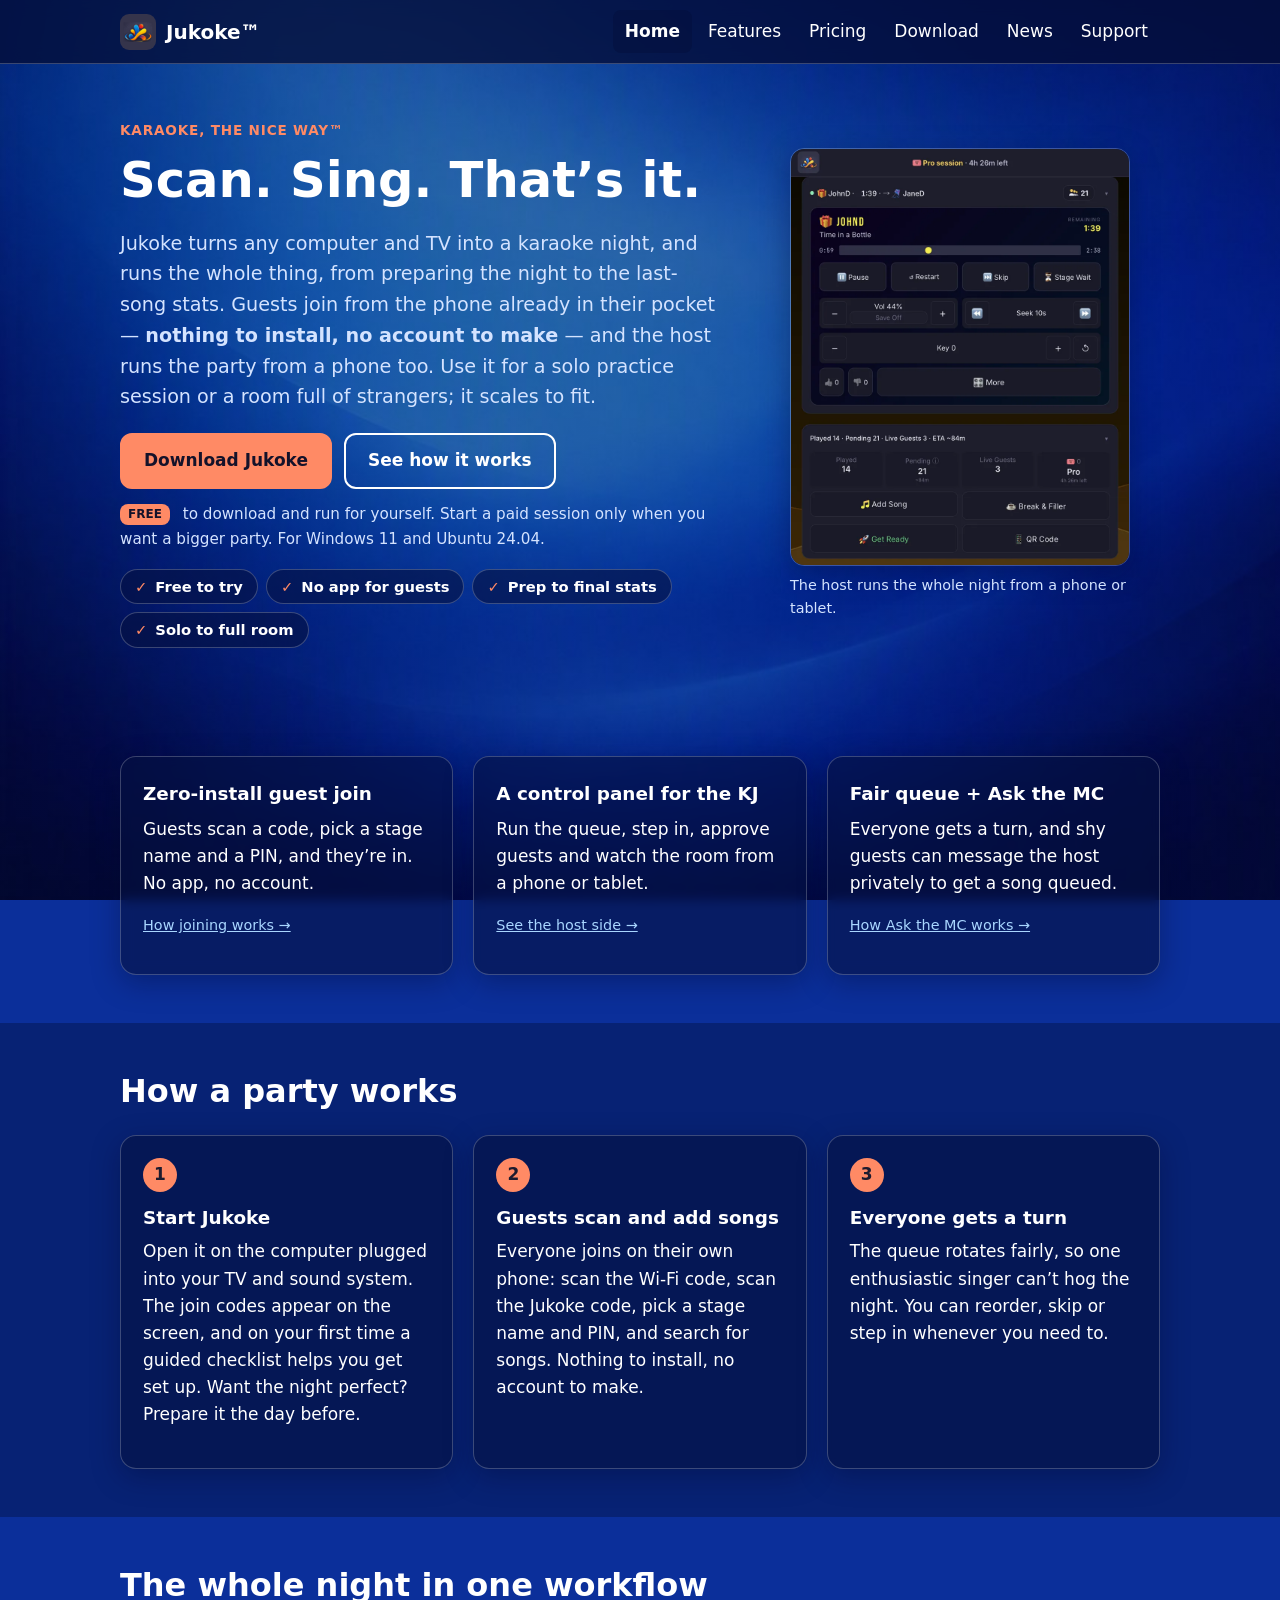
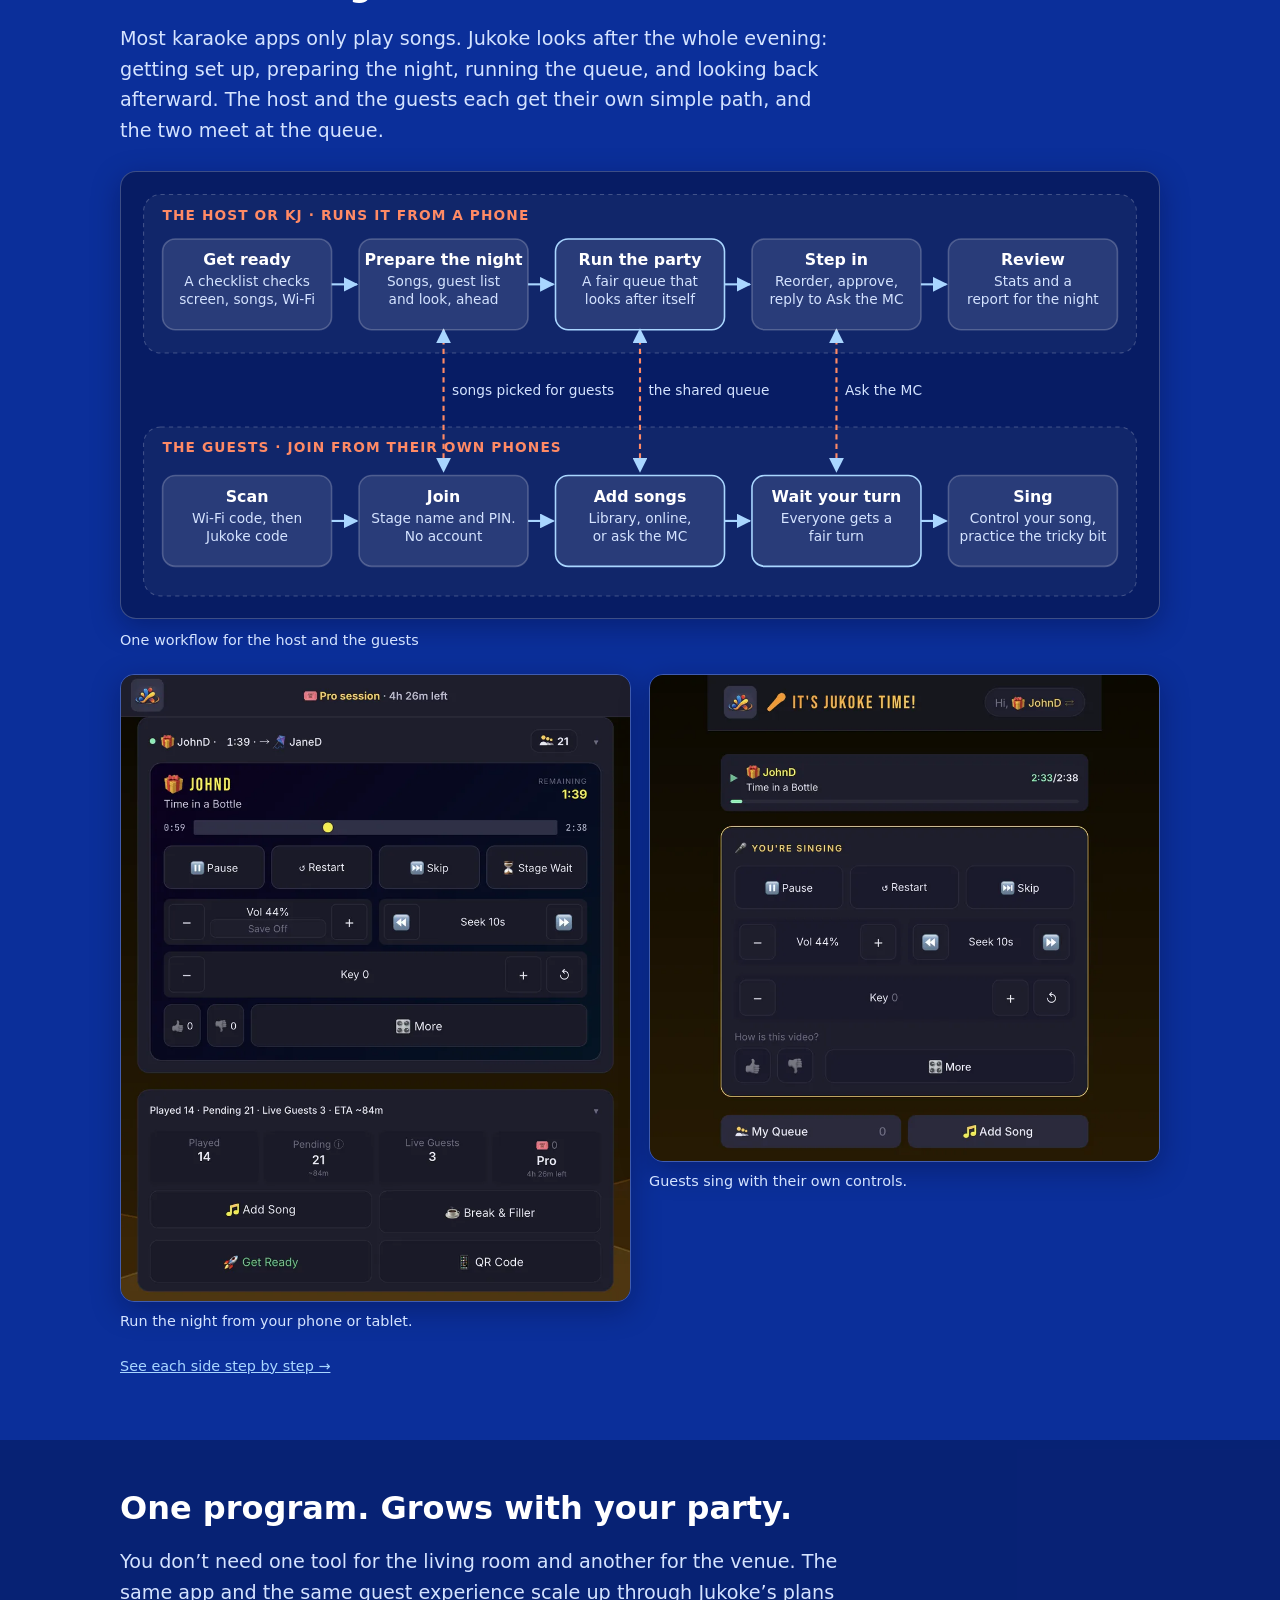
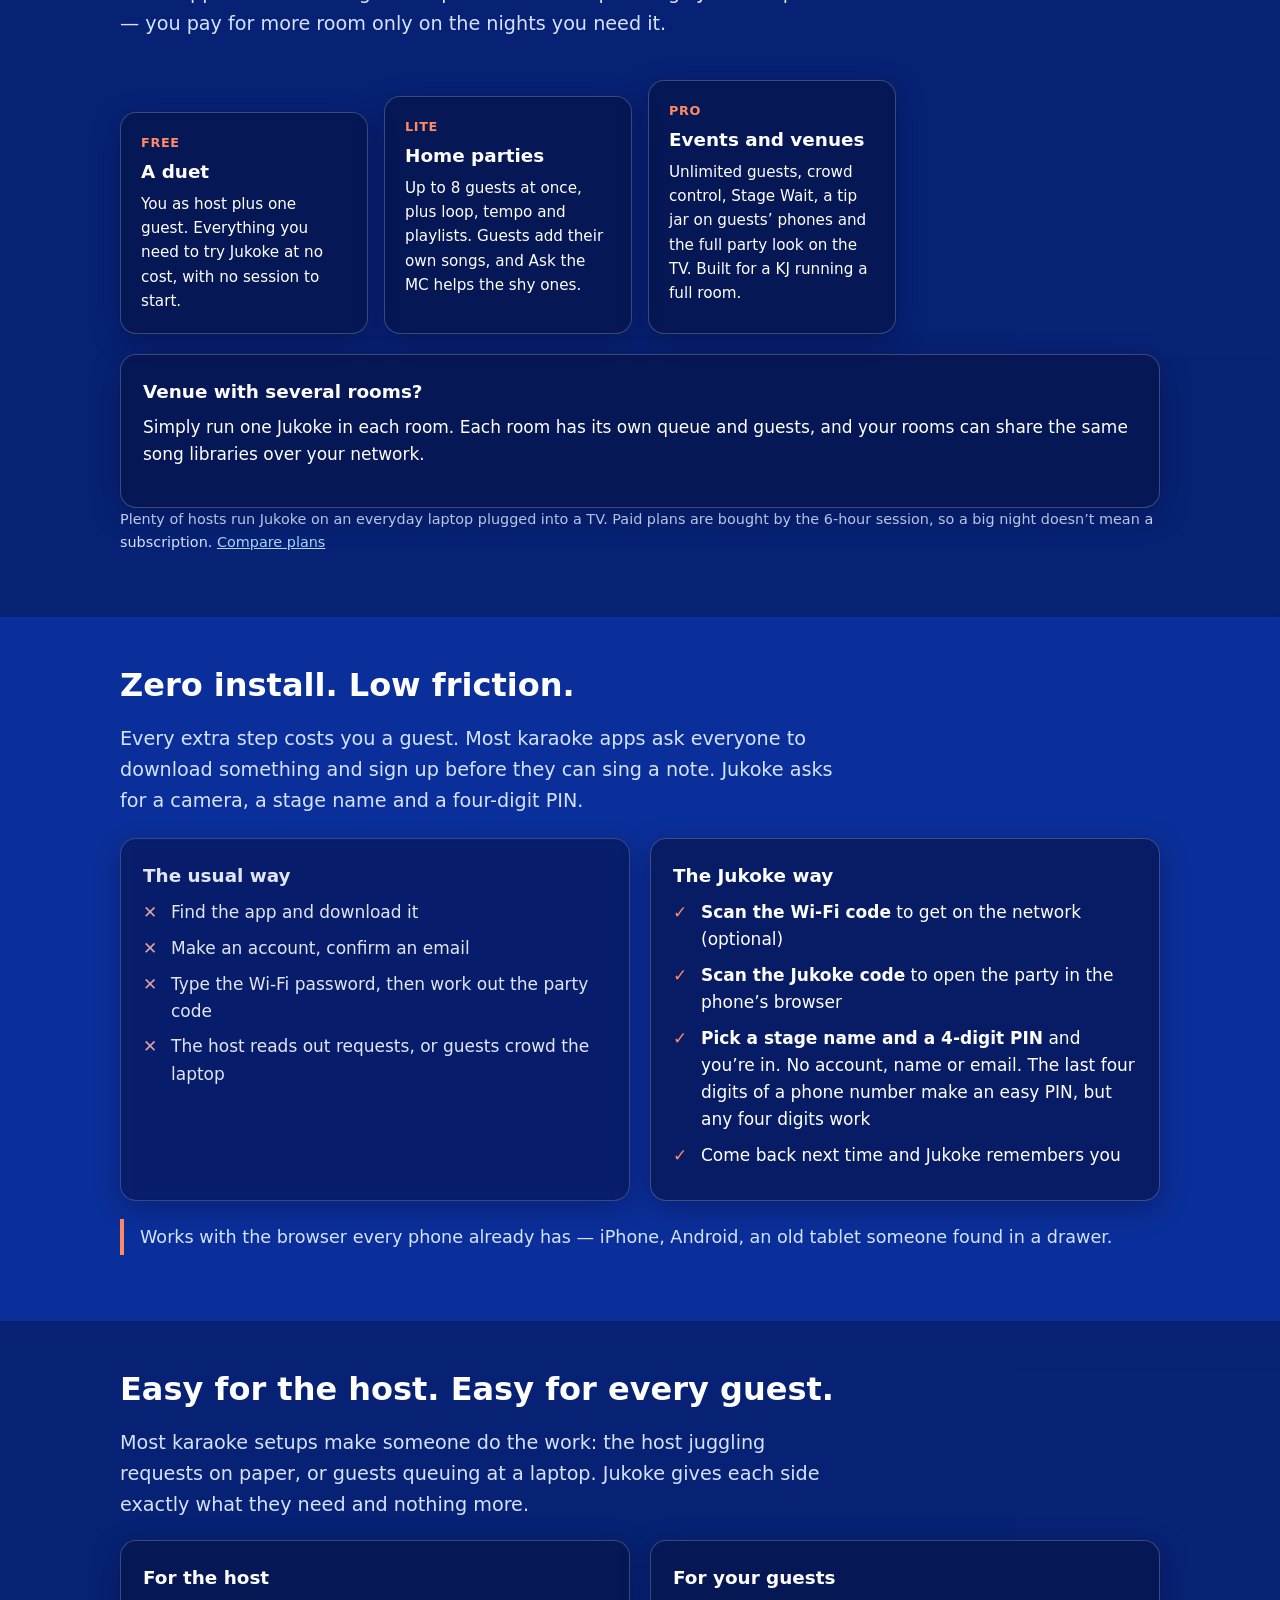
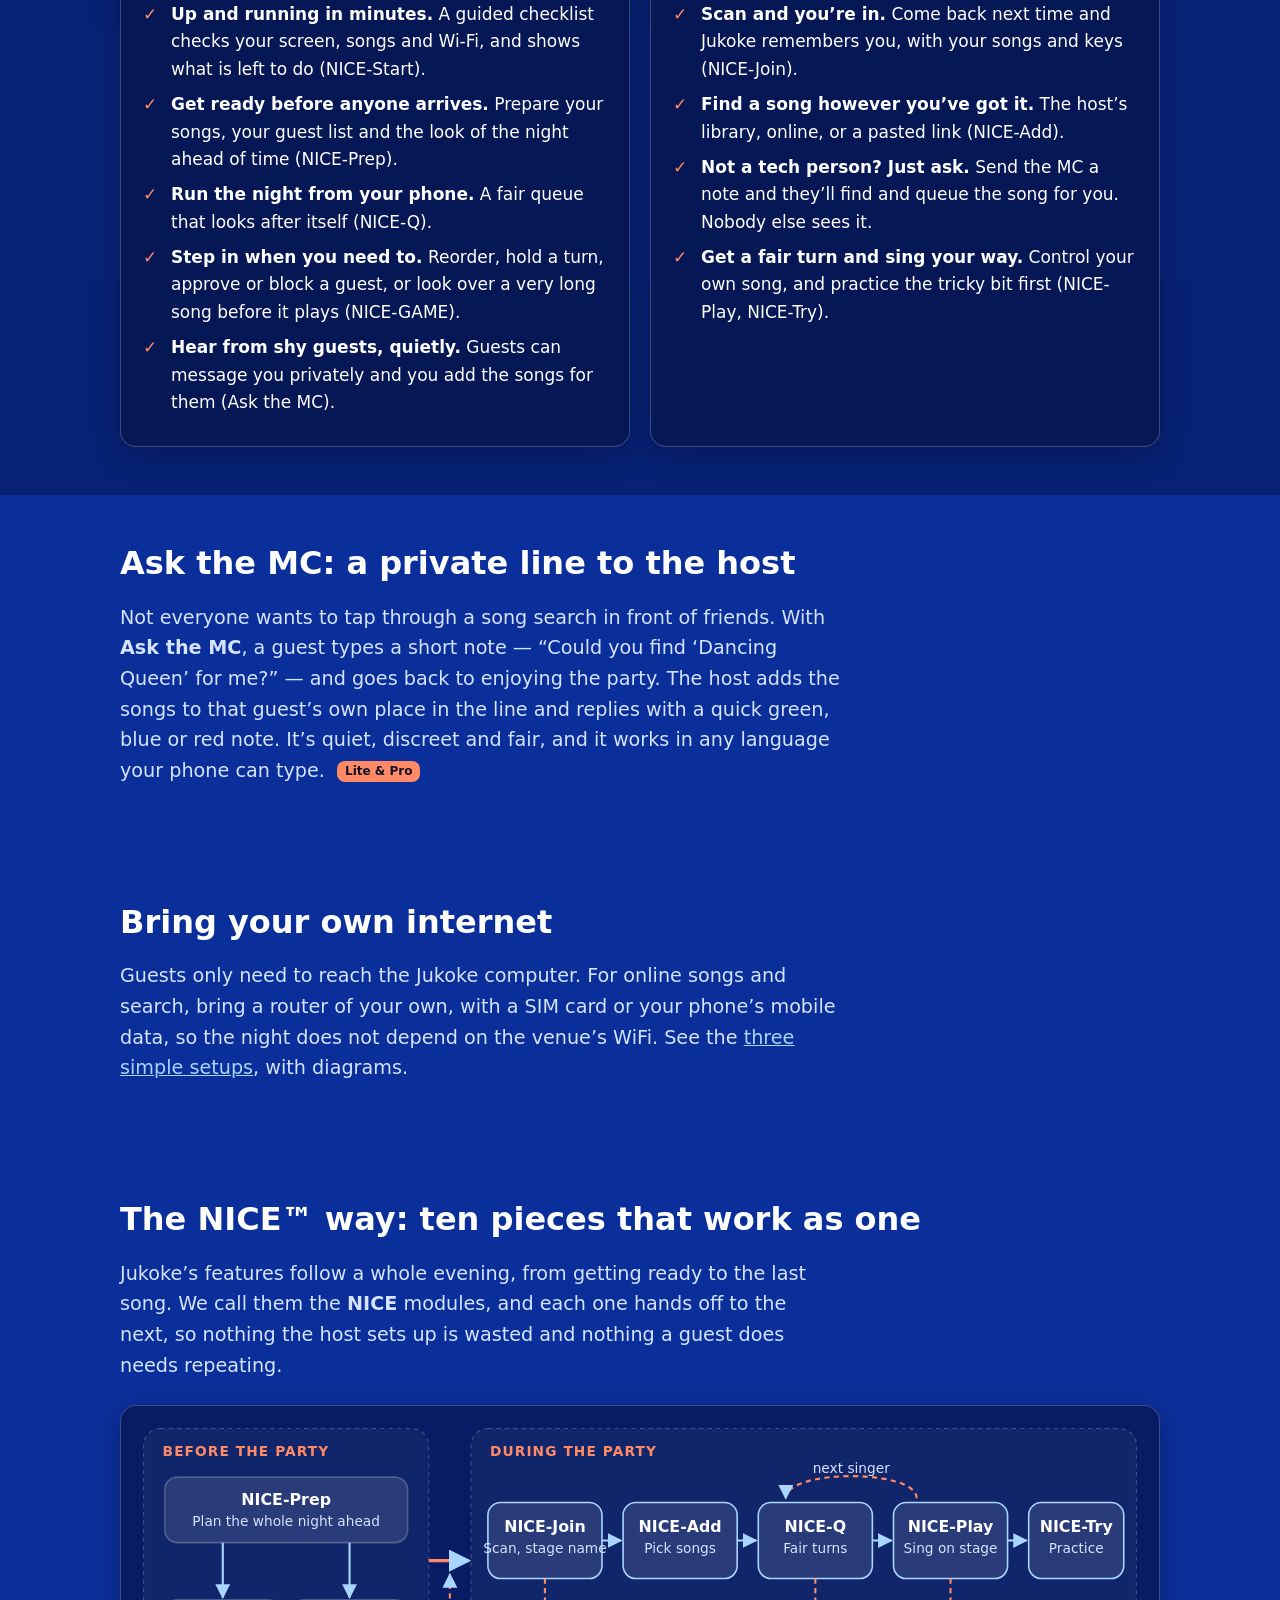
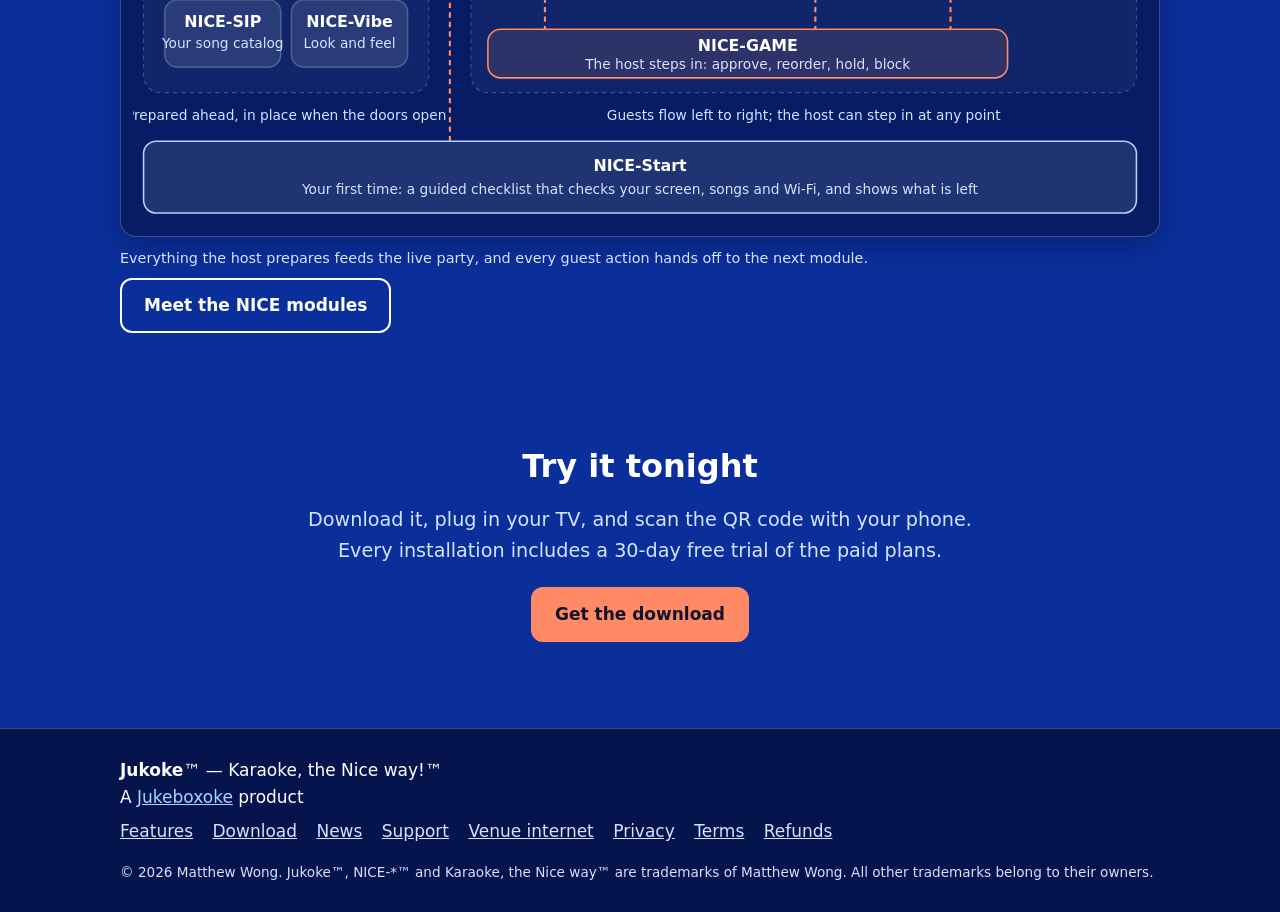
==== commit f0a22ad0: "Restore current wording on the features, home and check pages Site patches 027 and 028 were built on" ====
--- a/index.html
+++ b/index.html
@@ -47,7 +47,7 @@
 
 <section class="wrap block" id="highlights">
 <div class="cards three">
-<article class="card"><h3>Zero-install guest join</h3><p>Guests scan a code, pick a nickname and a PIN, and they&rsquo;re in. No app, no account.</p><p class="small"><a href="#zero-install">How joining works &rarr;</a></p></article>
+<article class="card"><h3>Zero-install guest join</h3><p>Guests scan a code, pick a stage name and a PIN, and they&rsquo;re in. No app, no account.</p><p class="small"><a href="#zero-install">How joining works &rarr;</a></p></article>
 <article class="card"><h3>A control panel for the KJ</h3><p>Run the queue, step in, approve guests and watch the room from a phone or tablet.</p><p class="small"><a href="features.html#flows">See the host side &rarr;</a></p></article>
 <article class="card"><h3>Fair queue + Ask the MC</h3><p>Everyone gets a turn, and shy guests can message the host privately to get a song queued.</p><p class="small"><a href="#ask-the-mc">How Ask the MC works &rarr;</a></p></article>
 </div>
@@ -58,7 +58,7 @@
 <h2>How a party works</h2>
 <ol class="steps">
 <li><h3>Start Jukoke</h3><p>Open it on the computer plugged into your TV and sound system. The join codes appear on the screen, and on your first time a guided checklist helps you get set up. Want the night perfect? Prepare it the day before.</p></li>
-<li><h3>Guests scan and add songs</h3><p>Everyone joins on their own phone: scan the Wi-Fi code, scan the Jukoke code, pick a nickname and PIN, and search for songs. Nothing to install, no account to make.</p></li>
+<li><h3>Guests scan and add songs</h3><p>Everyone joins on their own phone: scan the Wi-Fi code, scan the Jukoke code, pick a stage name and PIN, and search for songs. Nothing to install, no account to make.</p></li>
 <li><h3>Everyone gets a turn</h3><p>The queue rotates fairly, so one enthusiastic singer can&rsquo;t hog the night. You can reorder, skip or step in whenever you need to.</p></li>
 </ol>
 </div>
@@ -114,7 +114,7 @@
 <path class="dg-line" d="M188 319H212" marker-end="url(#mov)"/>
 <rect class="dg-box" x="214" y="276" width="160" height="86" rx="12"/>
 <text class="dg-name" x="294" y="301" text-anchor="middle">Join</text>
-<text class="dg-sub" x="294" y="321" text-anchor="middle">Nickname and PIN.</text>
+<text class="dg-sub" x="294" y="321" text-anchor="middle">Stage name and PIN.</text>
 <text class="dg-sub" x="294" y="338" text-anchor="middle">No account</text>
 <path class="dg-line" d="M374 319H398" marker-end="url(#mov)"/>
 <rect class="dg-box hot" x="400" y="276" width="160" height="86" rx="12"/>
@@ -148,9 +148,8 @@
 <p class="lead narrow">You don&rsquo;t need one tool for the living room and another for the venue. The same app and the same guest experience scale up through Jukoke&rsquo;s plans &mdash; you pay for more room only on the nights you need it.</p>
 <ol class="ladder">
 <li><span class="size">Free</span><h3>A duet</h3><p>You as host plus one guest. Everything you need to try Jukoke at no cost, with no session to start.</p></li>
-<li><span class="size">Free+</span><h3>Practice mode</h3><p>The same two-person setup, plus loop, tempo, playlists and stats to work on the tricky bits.</p></li>
-<li><span class="size">Lite</span><h3>Home parties</h3><p>Up to 8 guests at once, or 16 with Lite+. Guests add their own songs, and Ask the MC helps the shy ones.</p></li>
-<li><span class="size">Pro</span><h3>Events and venues</h3><p>Unlimited guests, crowd control, Stage Hold, a tip jar on guests&rsquo; phones and the full party look on the TV. Built for a KJ running a full room.</p></li>
+<li><span class="size">Lite</span><h3>Home parties</h3><p>Up to 8 guests at once, plus loop, tempo and playlists. Guests add their own songs, and Ask the MC helps the shy ones.</p></li>
+<li><span class="size">Pro</span><h3>Events and venues</h3><p>Unlimited guests, crowd control, Stage Wait, a tip jar on guests&rsquo; phones and the full party look on the TV. Built for a KJ running a full room.</p></li>
 </ol>
 <div class="card" style="margin-top:20px"><h3>Venue with several rooms?</h3><p>Simply run one Jukoke in each room. Each room has its own queue and guests, and your rooms can share the same song libraries over your network.</p></div>
 <p class="small muted">Plenty of hosts run Jukoke on an everyday laptop plugged into a TV. Paid plans are bought by the 6-hour session, so a big night doesn&rsquo;t mean a subscription. <a href="features.html#plans">Compare plans</a></p>
@@ -159,12 +158,12 @@
 
 <section class="wrap block" id="zero-install">
 <h2>Zero install. Low friction.</h2>
-<p class="lead narrow">Every extra step costs you a guest. Most karaoke apps ask everyone to download something and sign up before they can sing a note. Jukoke asks for a camera, a nickname and a four-digit PIN.</p>
+<p class="lead narrow">Every extra step costs you a guest. Most karaoke apps ask everyone to download something and sign up before they can sing a note. Jukoke asks for a camera, a stage name and a four-digit PIN.</p>
 <div class="compare">
 <article class="card old"><h3>The usual way</h3>
 <ul class="ticks x"><li>Find the app and download it</li><li>Make an account, confirm an email</li><li>Type the Wi-Fi password, then work out the party code</li><li>The host reads out requests, or guests crowd the laptop</li></ul></article>
 <article class="card"><h3>The Jukoke way</h3>
-<ul class="ticks"><li><strong>Scan the Wi-Fi code</strong> to get on the network (optional)</li><li><strong>Scan the Jukoke code</strong> to open the party in the phone&rsquo;s browser</li><li><strong>Pick a nickname and a 4-digit PIN</strong> and you&rsquo;re in. No account, name or email. The last four digits of a phone number make an easy PIN, but any four digits work</li><li>Come back next time and Jukoke remembers you</li></ul></article>
+<ul class="ticks"><li><strong>Scan the Wi-Fi code</strong> to get on the network (optional)</li><li><strong>Scan the Jukoke code</strong> to open the party in the phone&rsquo;s browser</li><li><strong>Pick a stage name and a 4-digit PIN</strong> and you&rsquo;re in. No account, name or email. The last four digits of a phone number make an easy PIN, but any four digits work</li><li>Come back next time and Jukoke remembers you</li></ul></article>
 </div>
 <p class="quote">Works with the browser every phone already has &mdash; iPhone, Android, an old tablet someone found in a drawer.</p>
 </section>
@@ -235,7 +234,7 @@
 
 <rect class="dg-box hot" x="336" y="80" width="108" height="72" rx="12"/>
 <text class="dg-name" x="390" y="108" text-anchor="middle">NICE-Join</text>
-<text class="dg-sub" x="390" y="128" text-anchor="middle">Scan, nickname</text>
+<text class="dg-sub" x="390" y="128" text-anchor="middle">Scan, stage name</text>
 <path class="dg-line" d="M444 116H462" marker-end="url(#ar)"/>
 <rect class="dg-box hot" x="464" y="80" width="108" height="72" rx="12"/>
 <text class="dg-name" x="518" y="108" text-anchor="middle">NICE-Add</text>
@@ -276,7 +275,7 @@
 
 <section class="wrap block center">
 <h2>Try it tonight</h2>
-<p class="lead narrow">Download it, plug in your TV, and scan the QR code with your phone. Every installation includes a free trial window for the paid plans.</p>
+<p class="lead narrow">Download it, plug in your TV, and scan the QR code with your phone. Every installation includes a 30-day free trial of the paid plans.</p>
 <p class="cta"><a class="btn" href="download.html">Get the download</a></p>
 </section>
 
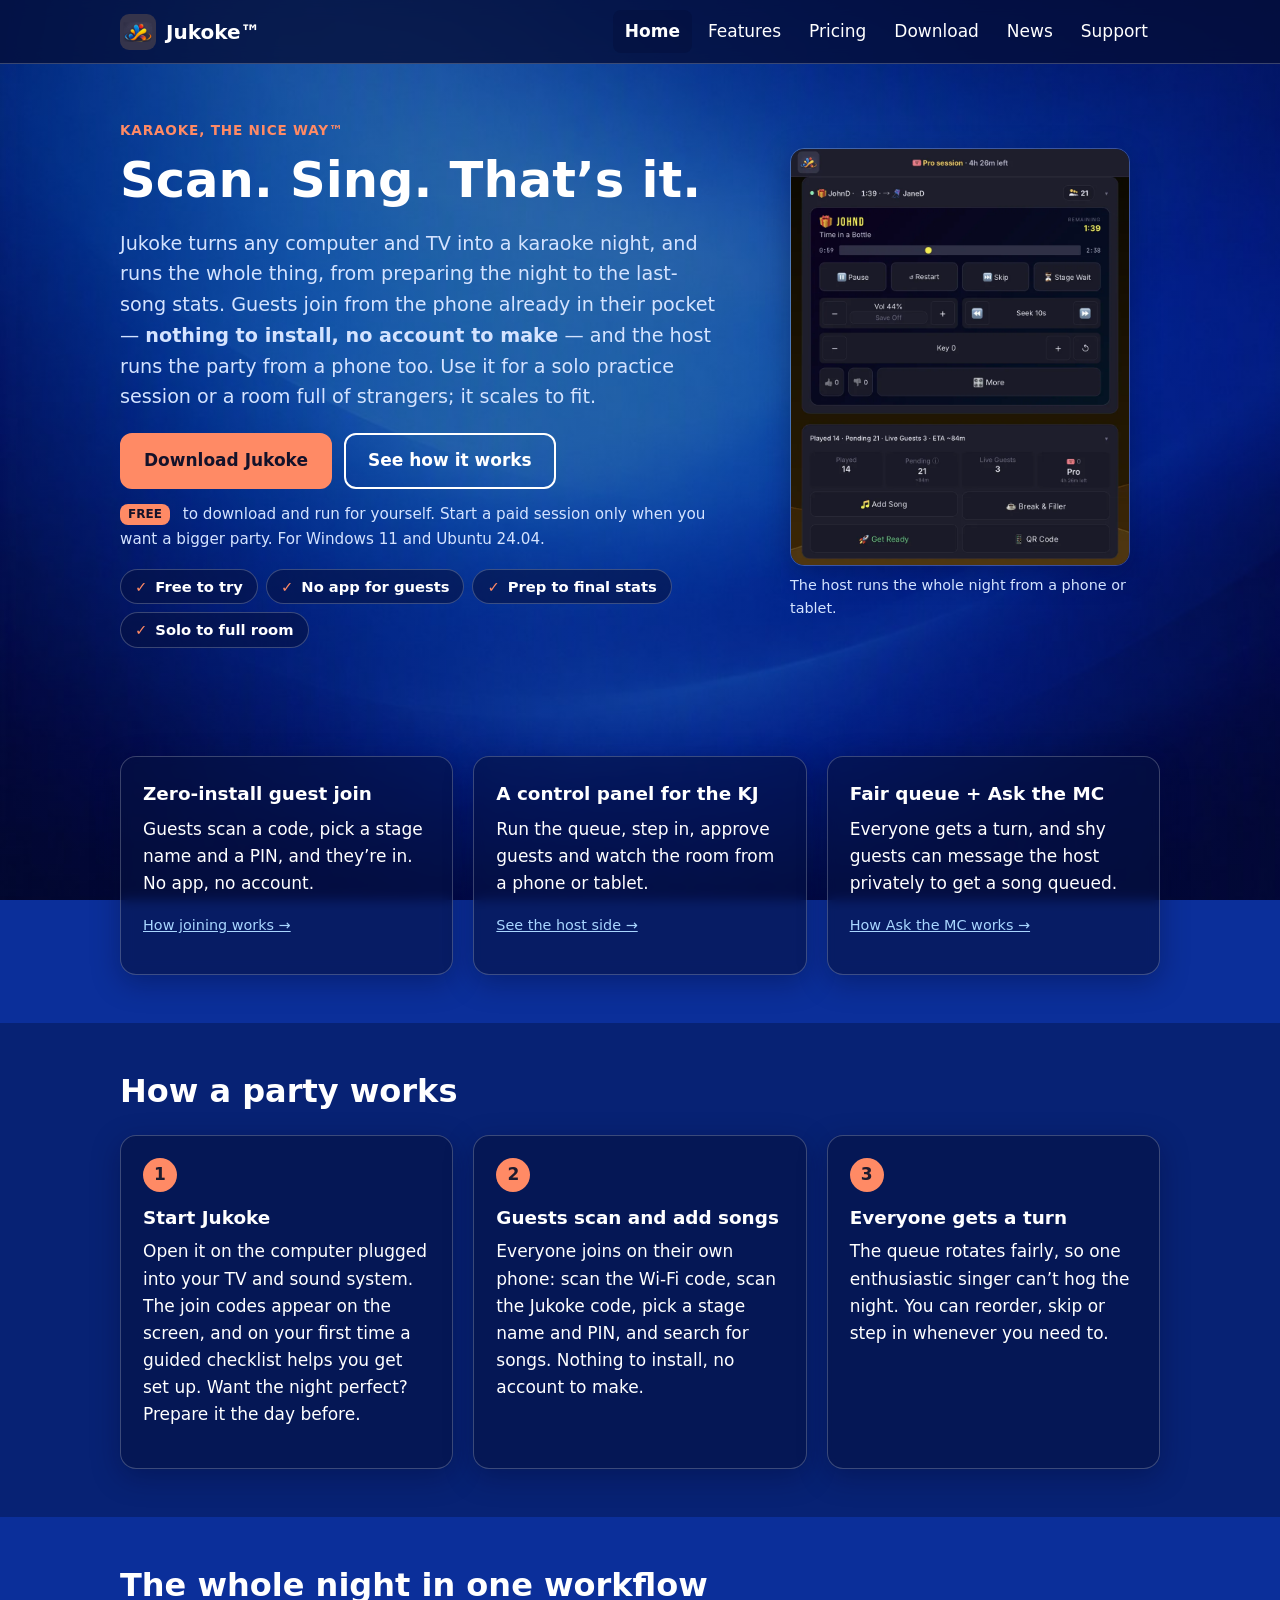
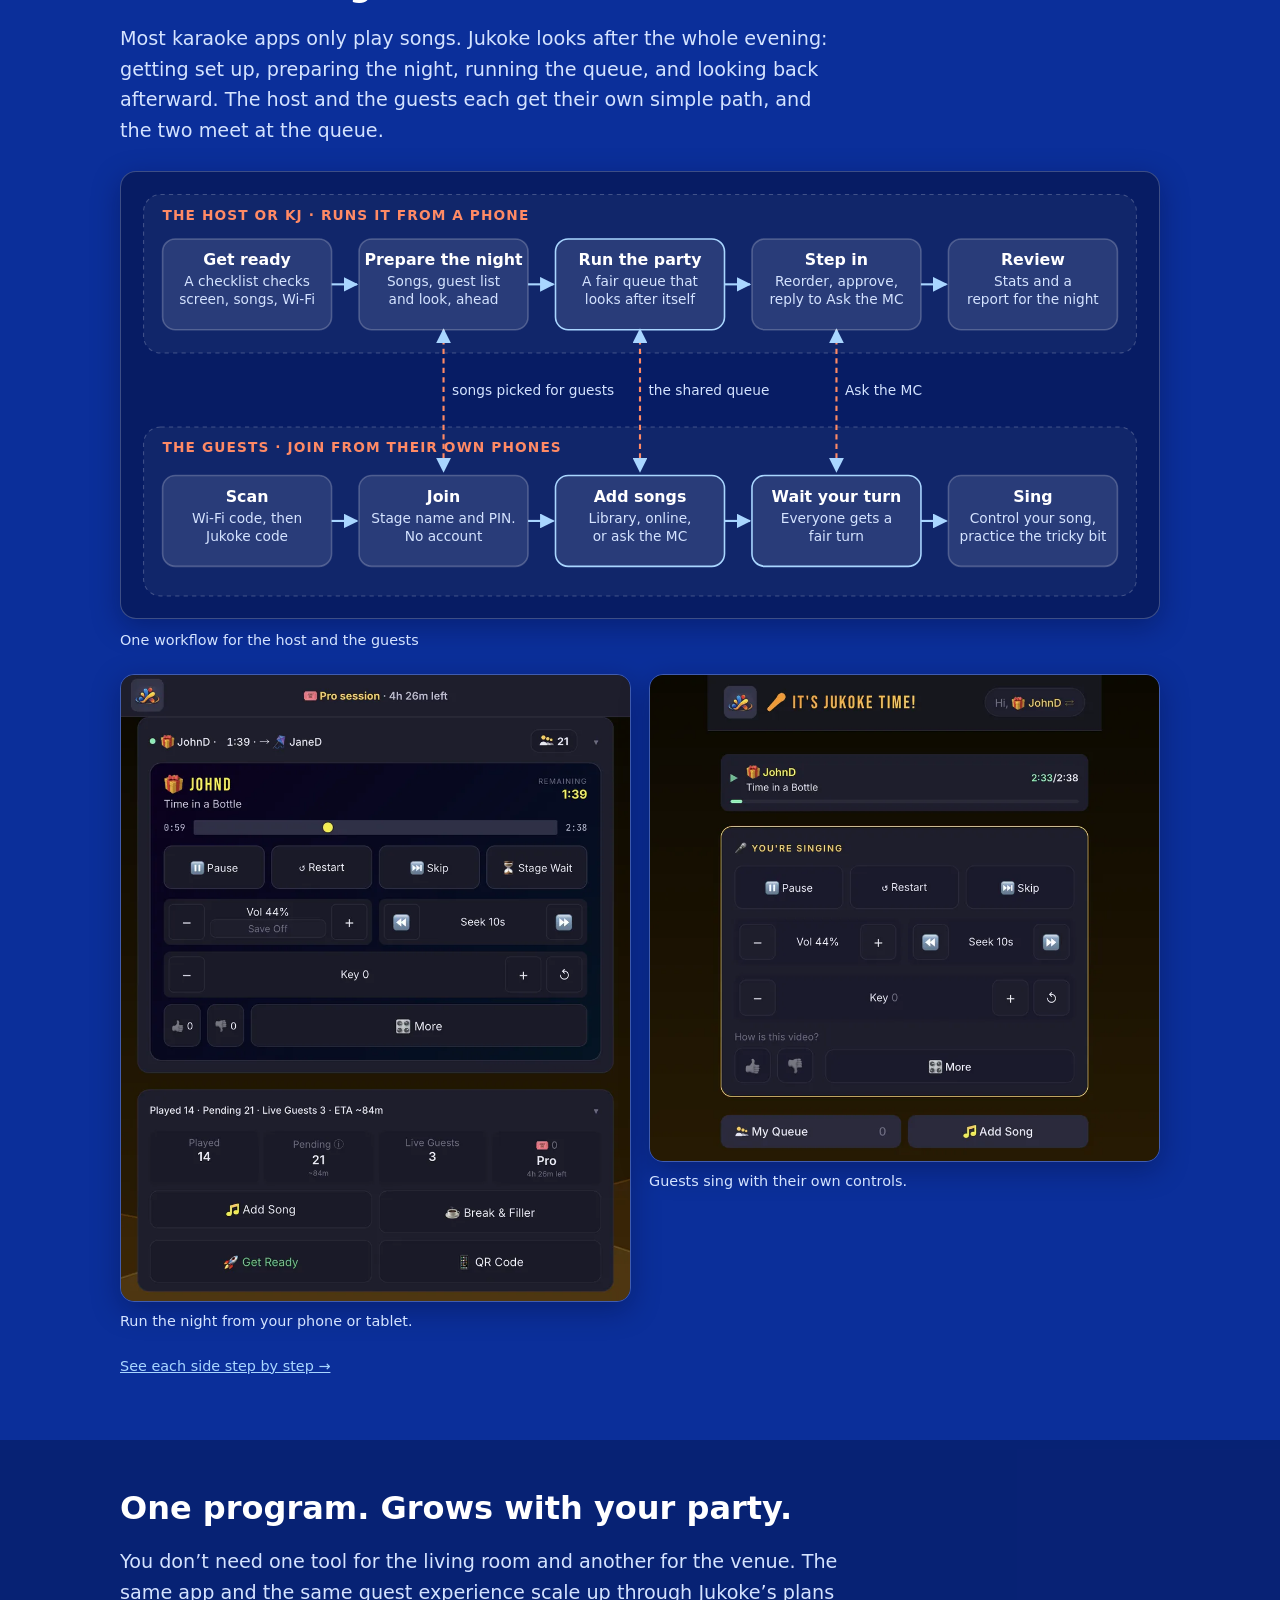
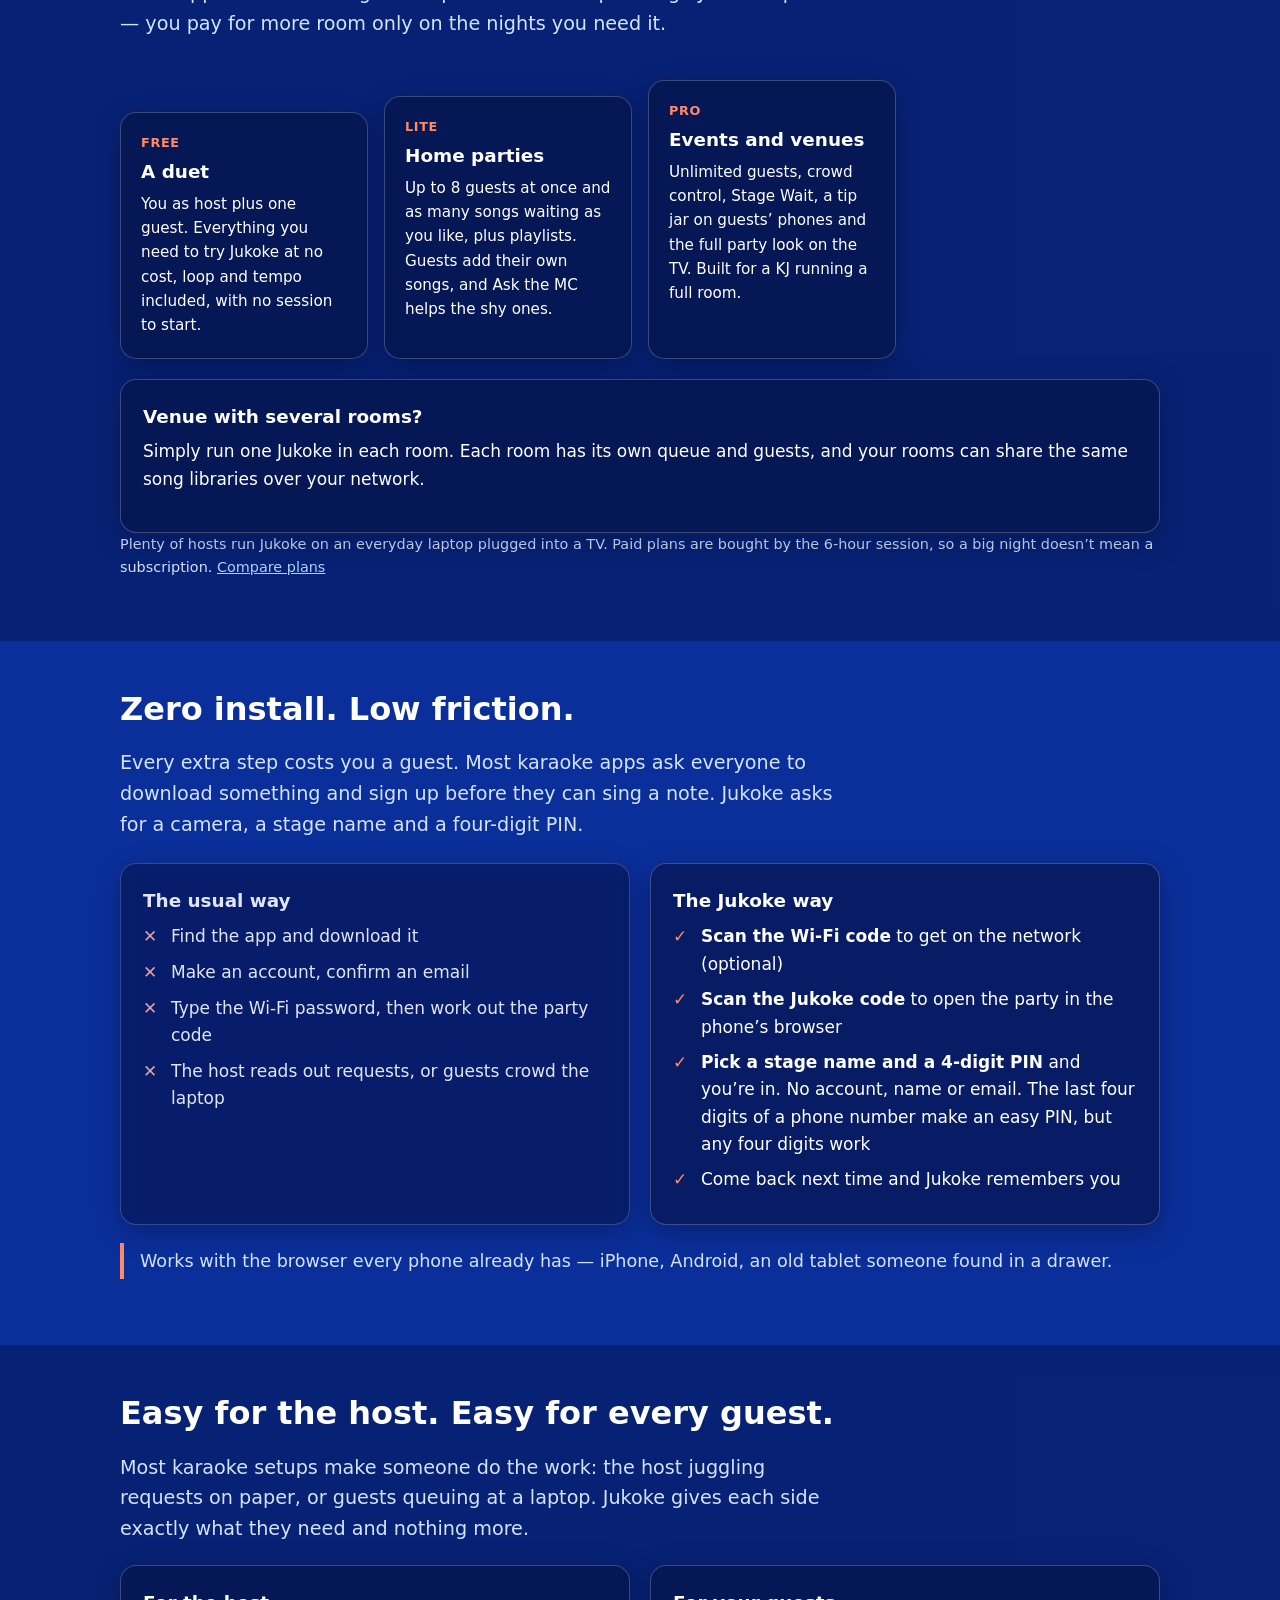
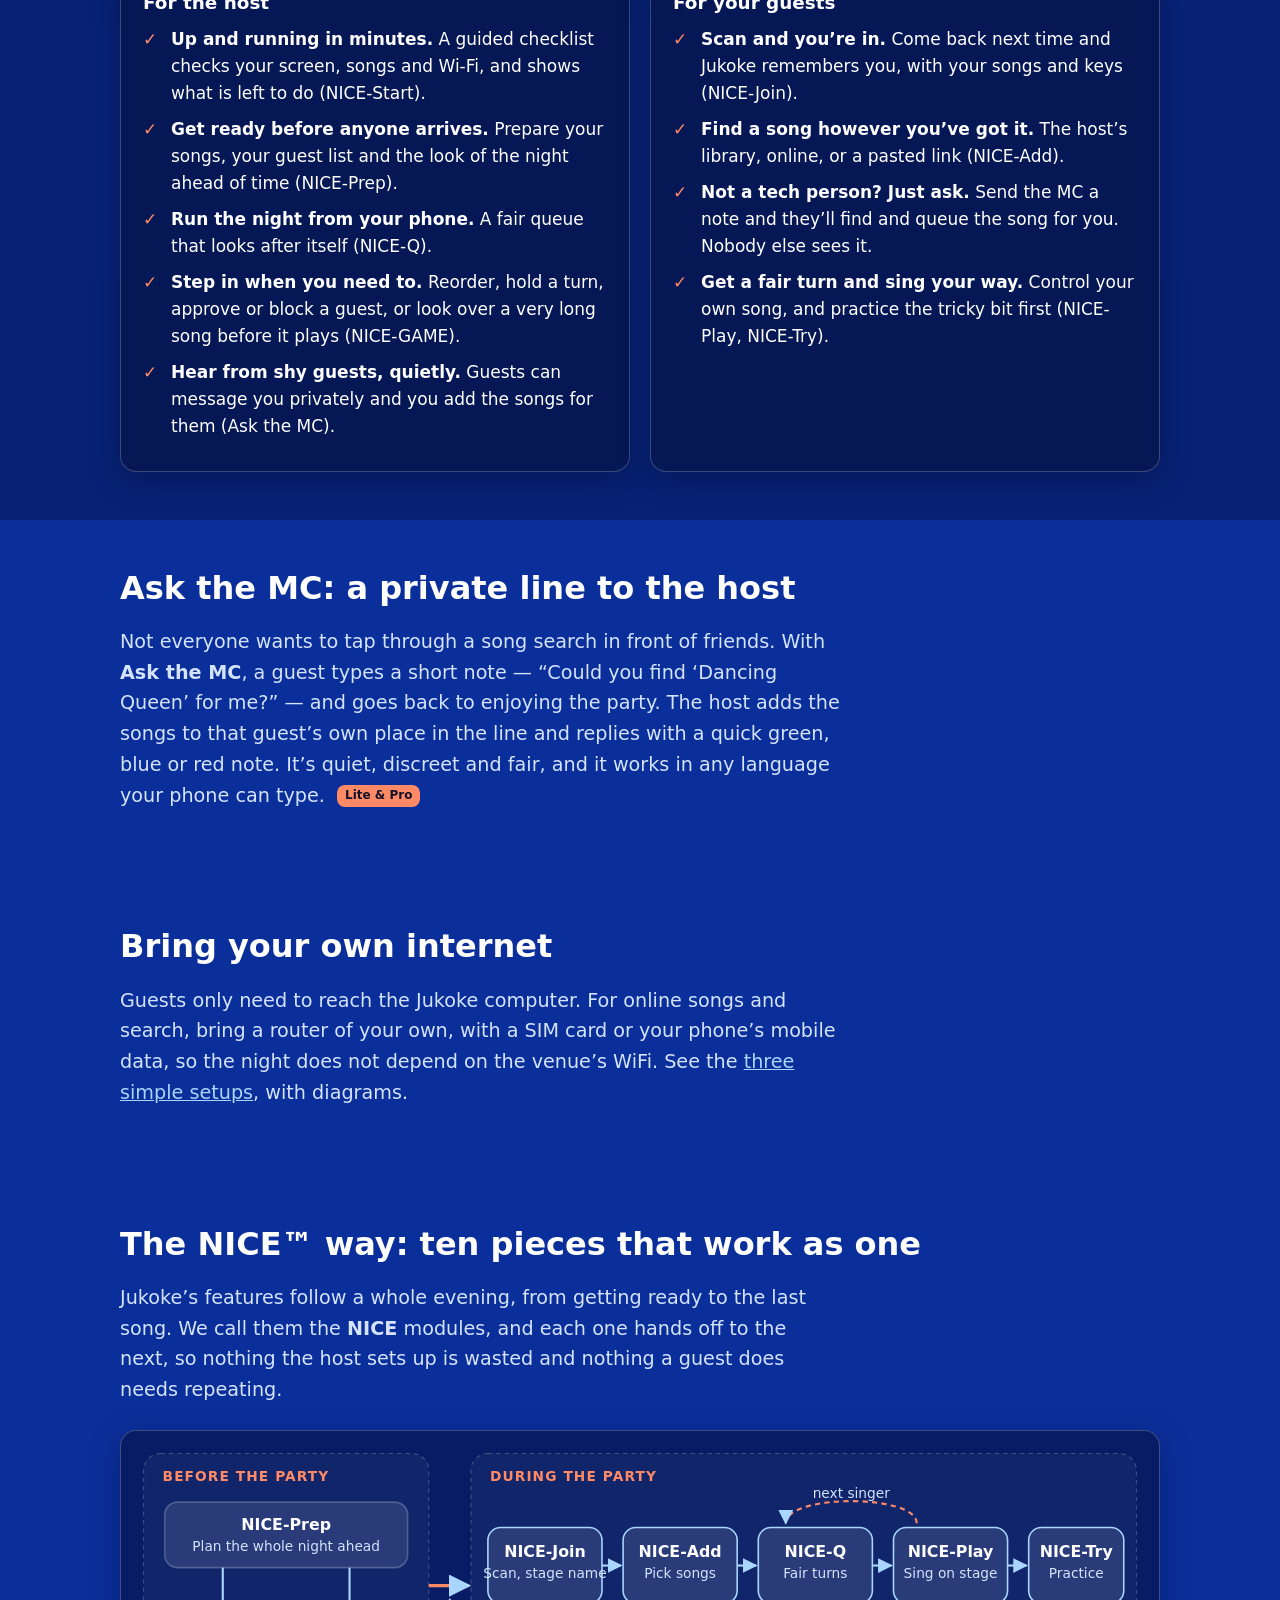
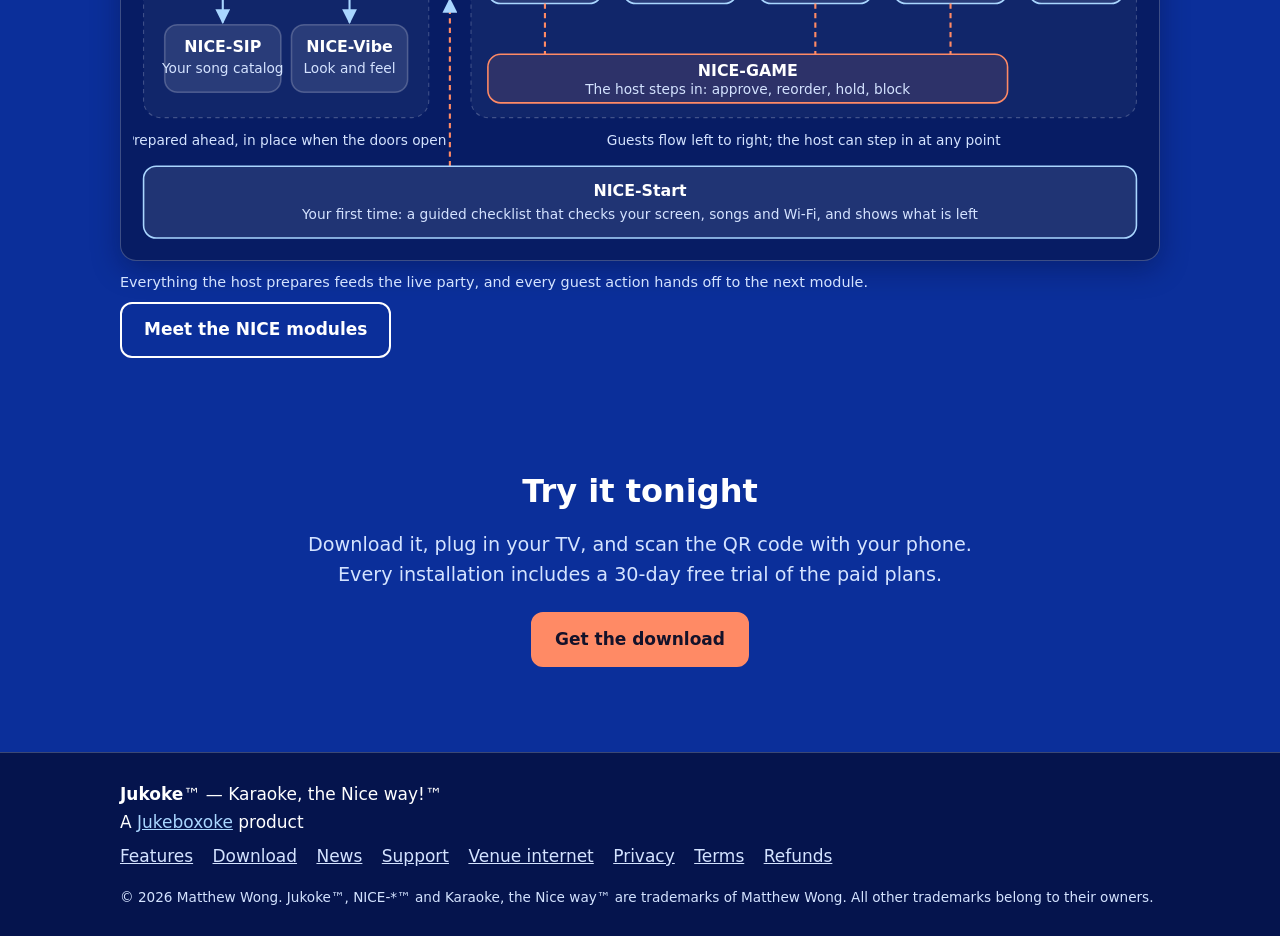
==== commit 8e5168f9: "Loop, tempo and catalog editing are now part of the Free plan, so the pages that describe the plans " ====
--- a/index.html
+++ b/index.html
@@ -147,8 +147,8 @@
 <h2>One program. Grows with your party.</h2>
 <p class="lead narrow">You don&rsquo;t need one tool for the living room and another for the venue. The same app and the same guest experience scale up through Jukoke&rsquo;s plans &mdash; you pay for more room only on the nights you need it.</p>
 <ol class="ladder">
-<li><span class="size">Free</span><h3>A duet</h3><p>You as host plus one guest. Everything you need to try Jukoke at no cost, with no session to start.</p></li>
-<li><span class="size">Lite</span><h3>Home parties</h3><p>Up to 8 guests at once, plus loop, tempo and playlists. Guests add their own songs, and Ask the MC helps the shy ones.</p></li>
+<li><span class="size">Free</span><h3>A duet</h3><p>You as host plus one guest. Everything you need to try Jukoke at no cost, loop and tempo included, with no session to start.</p></li>
+<li><span class="size">Lite</span><h3>Home parties</h3><p>Up to 8 guests at once and as many songs waiting as you like, plus playlists. Guests add their own songs, and Ask the MC helps the shy ones.</p></li>
 <li><span class="size">Pro</span><h3>Events and venues</h3><p>Unlimited guests, crowd control, Stage Wait, a tip jar on guests&rsquo; phones and the full party look on the TV. Built for a KJ running a full room.</p></li>
 </ol>
 <div class="card" style="margin-top:20px"><h3>Venue with several rooms?</h3><p>Simply run one Jukoke in each room. Each room has its own queue and guests, and your rooms can share the same song libraries over your network.</p></div>
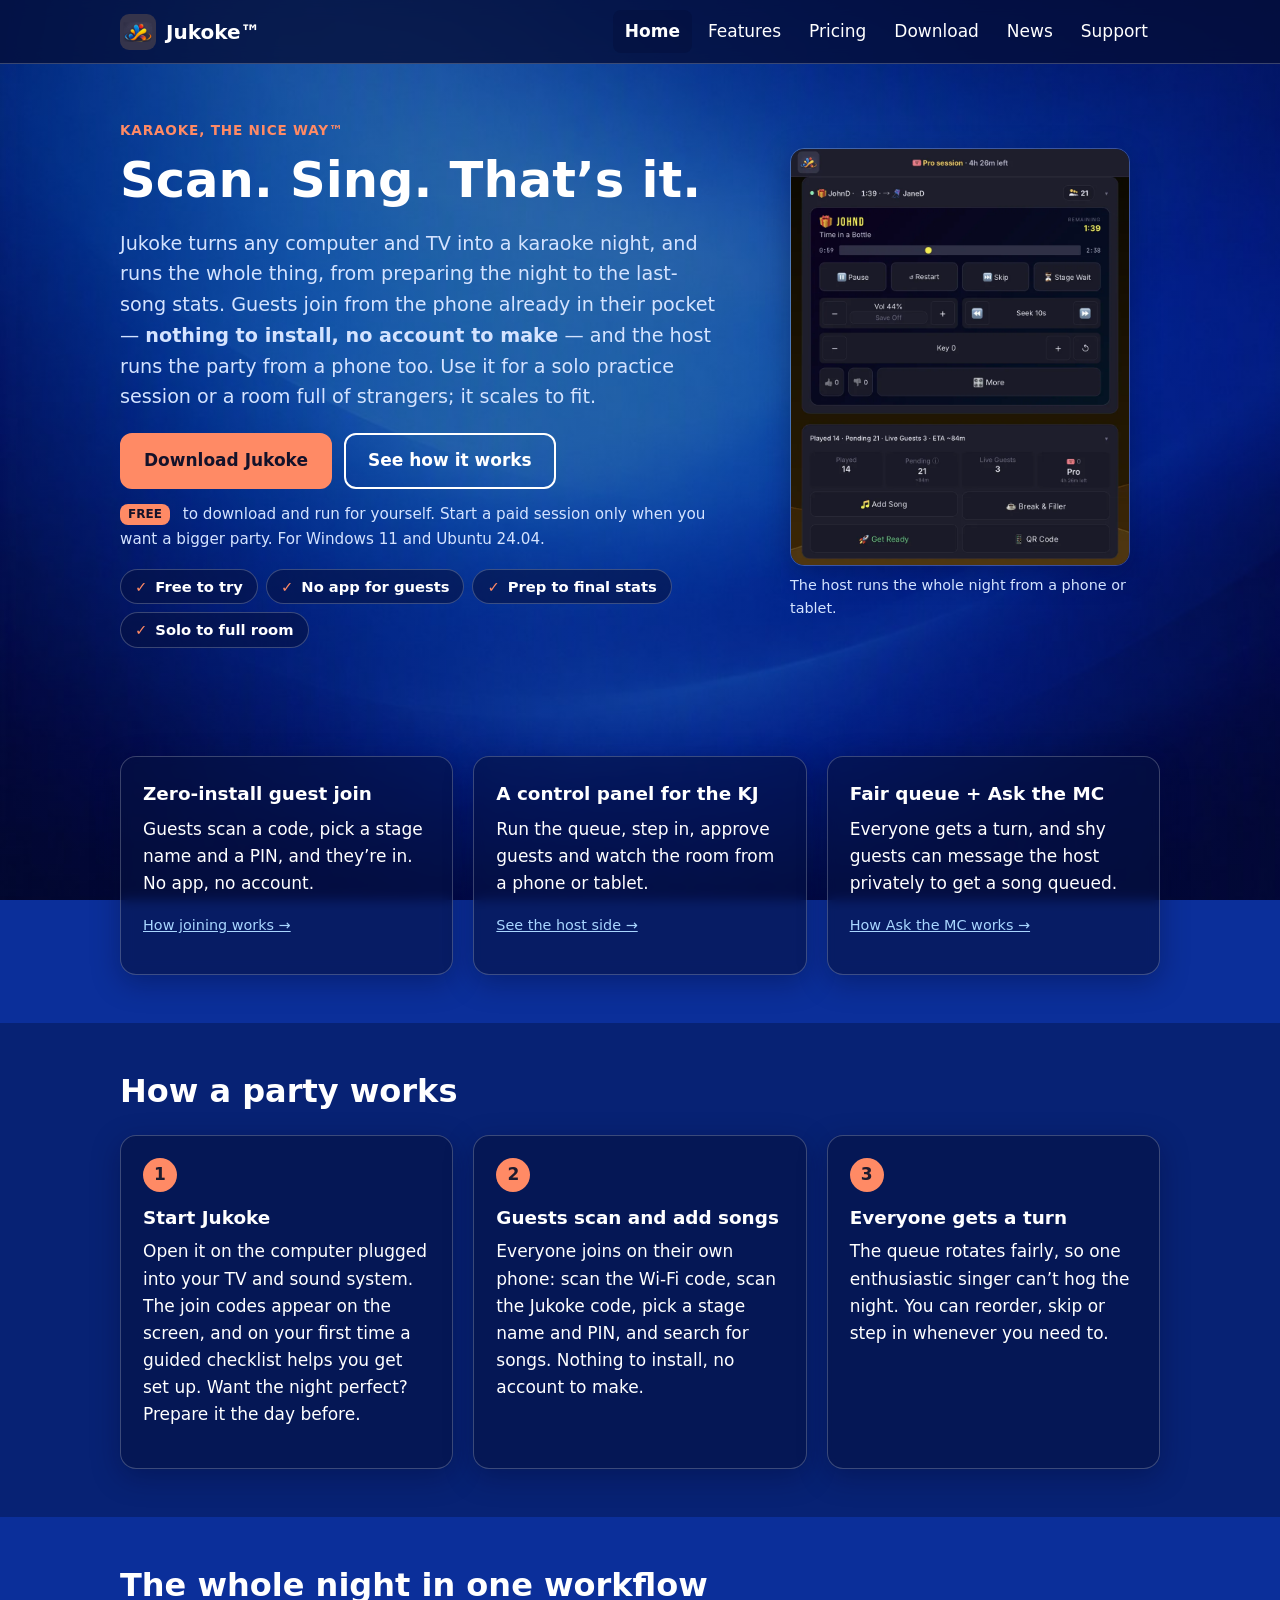
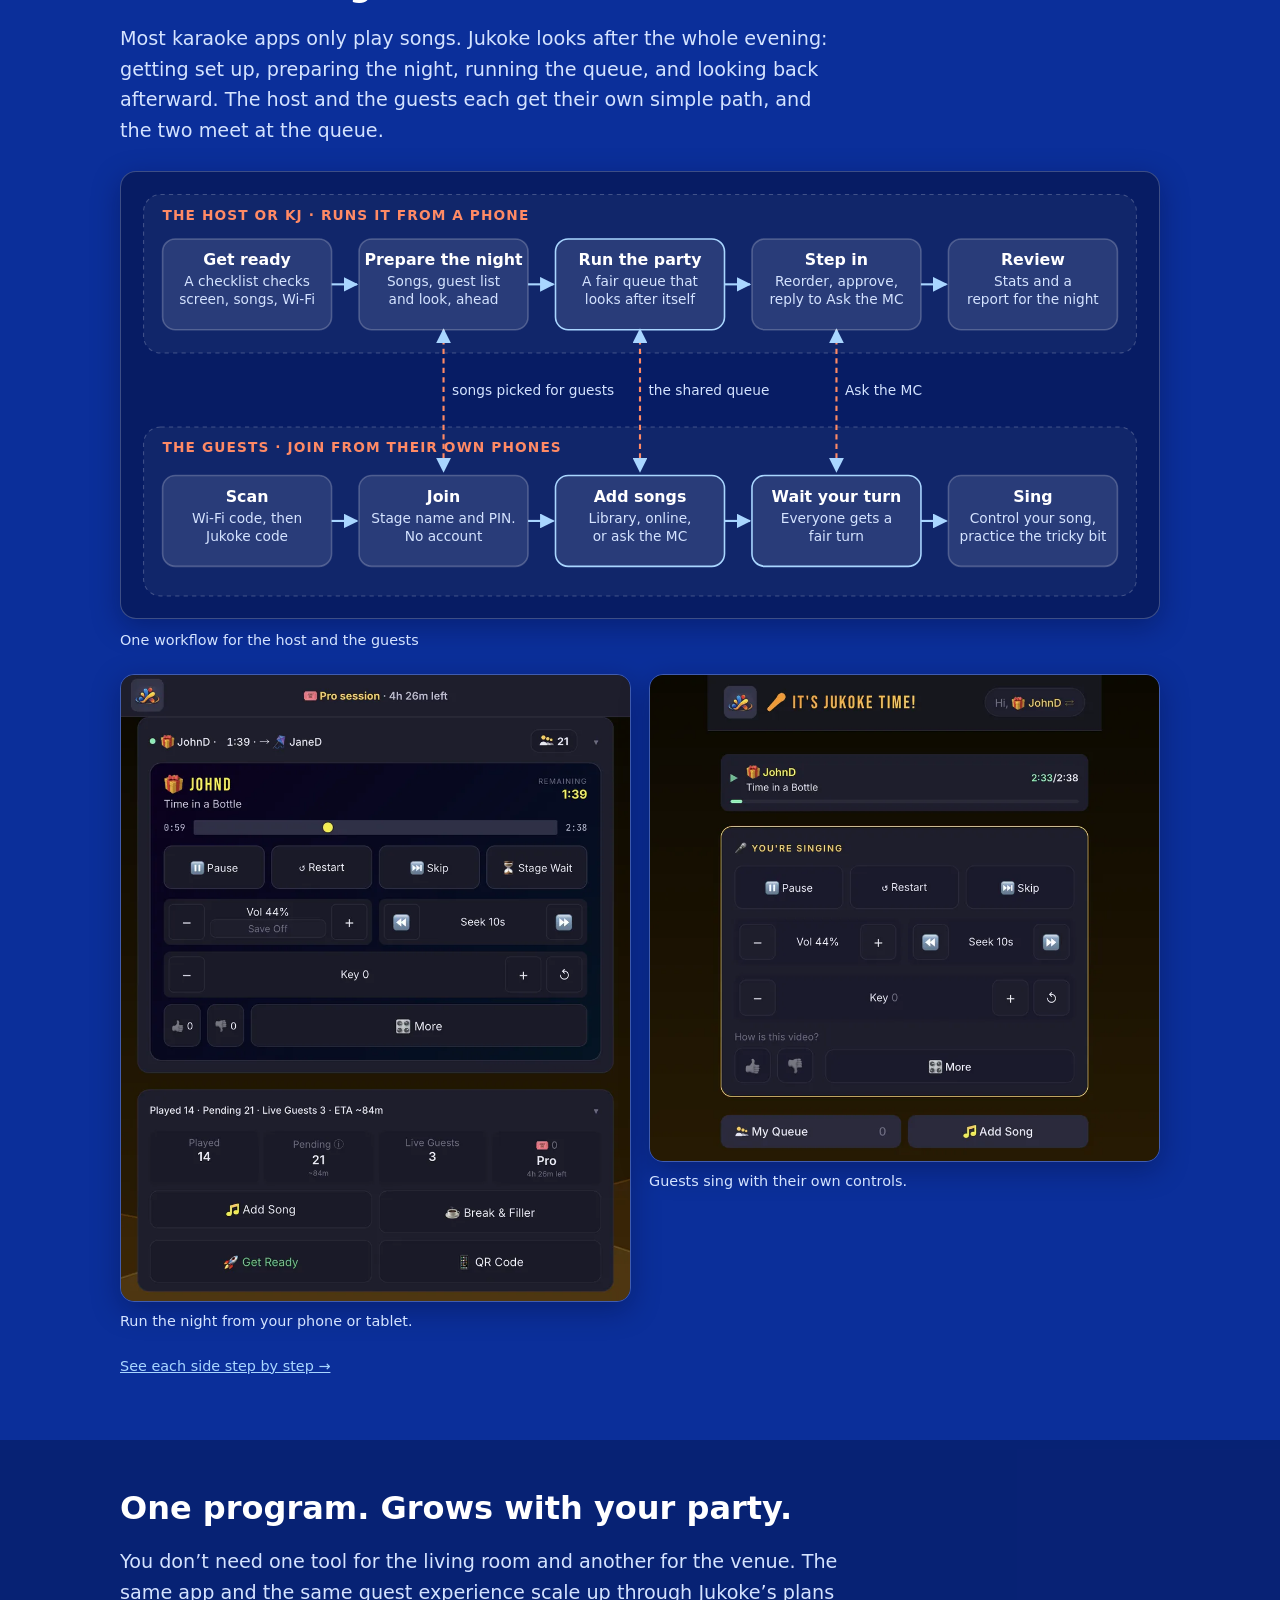
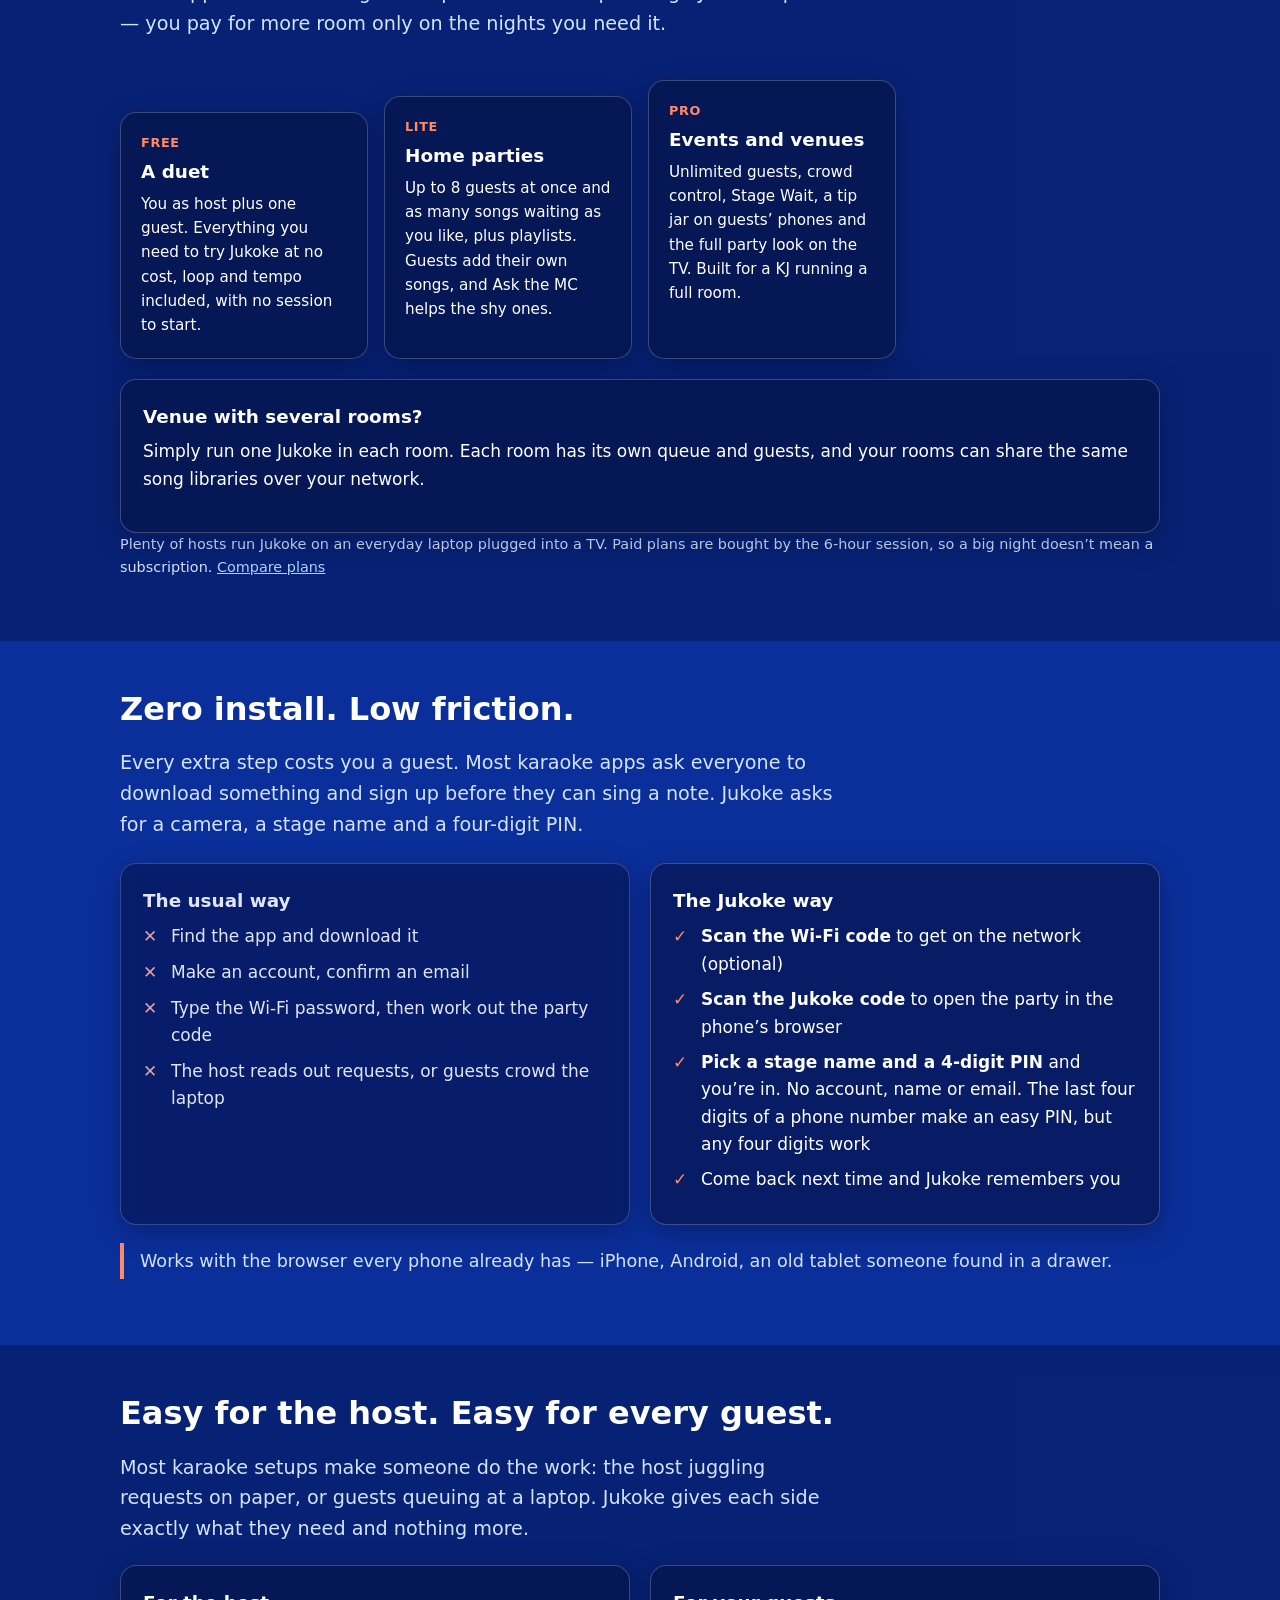
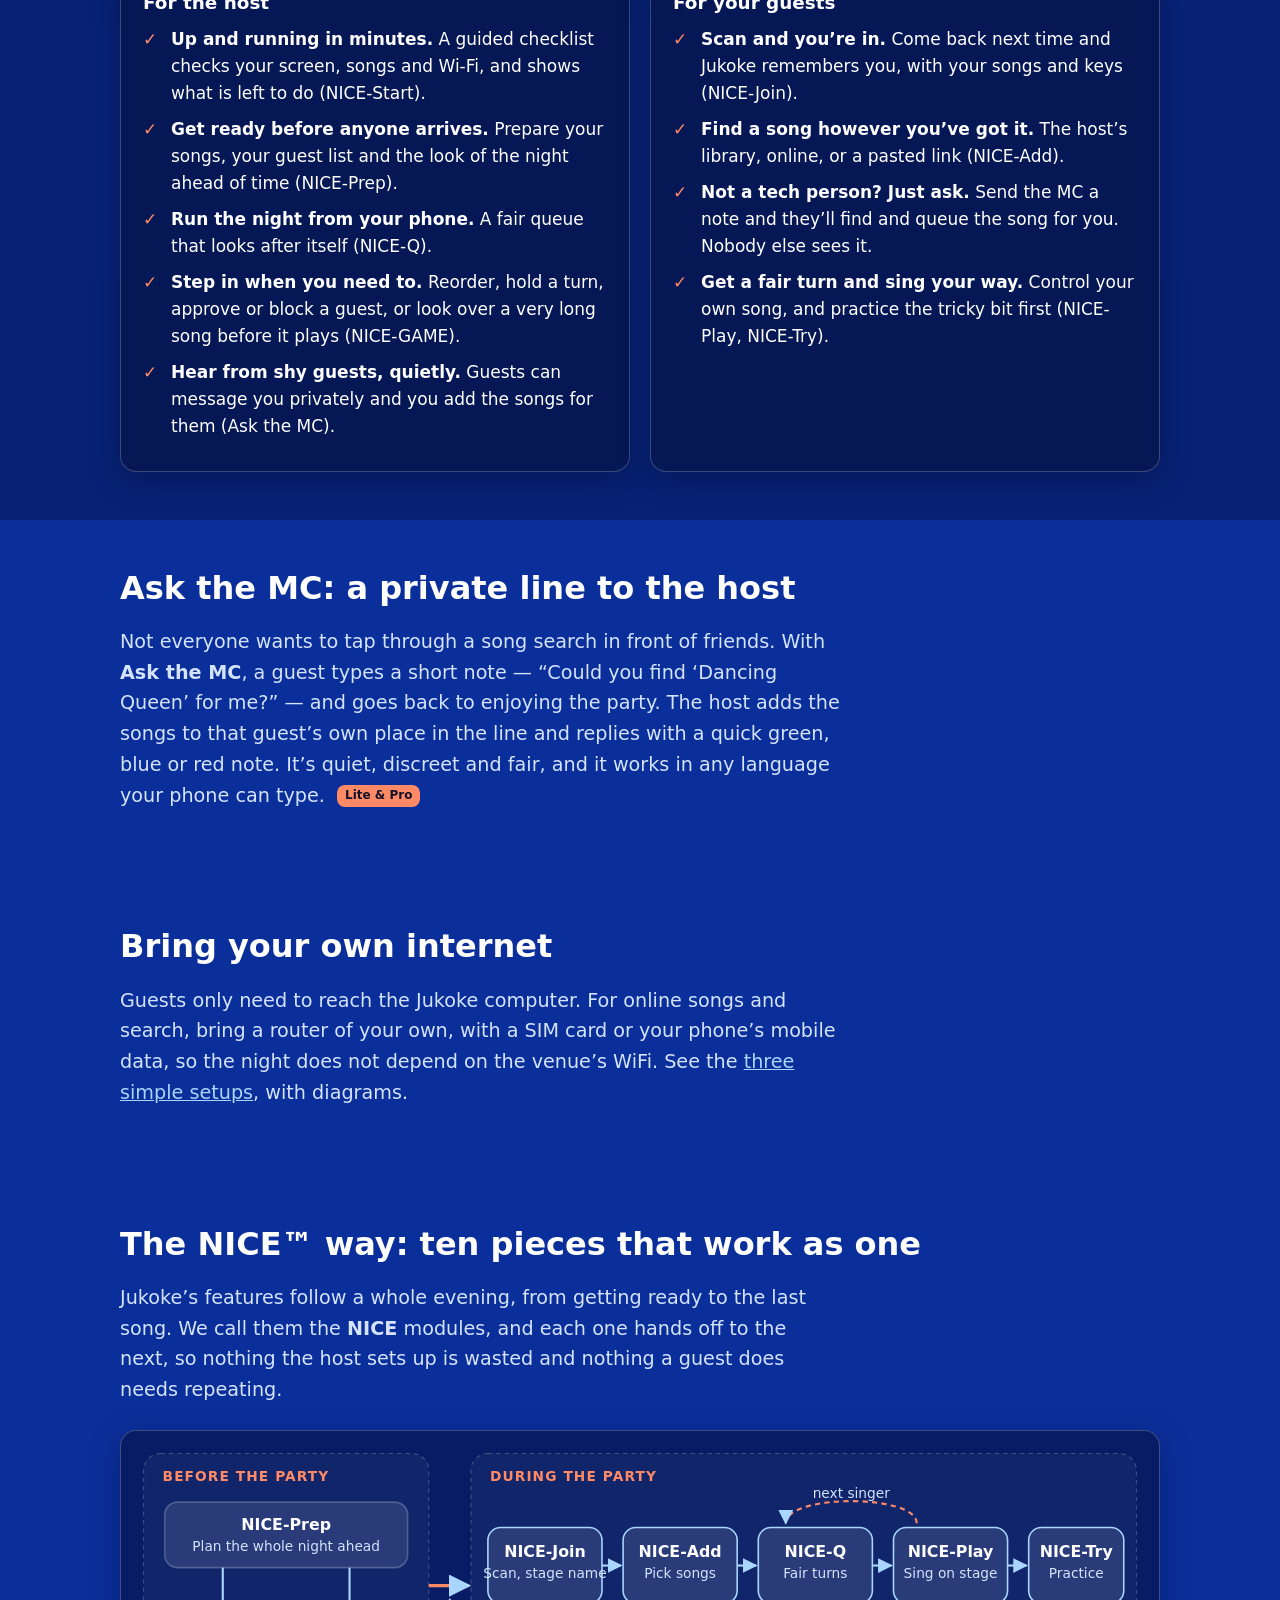
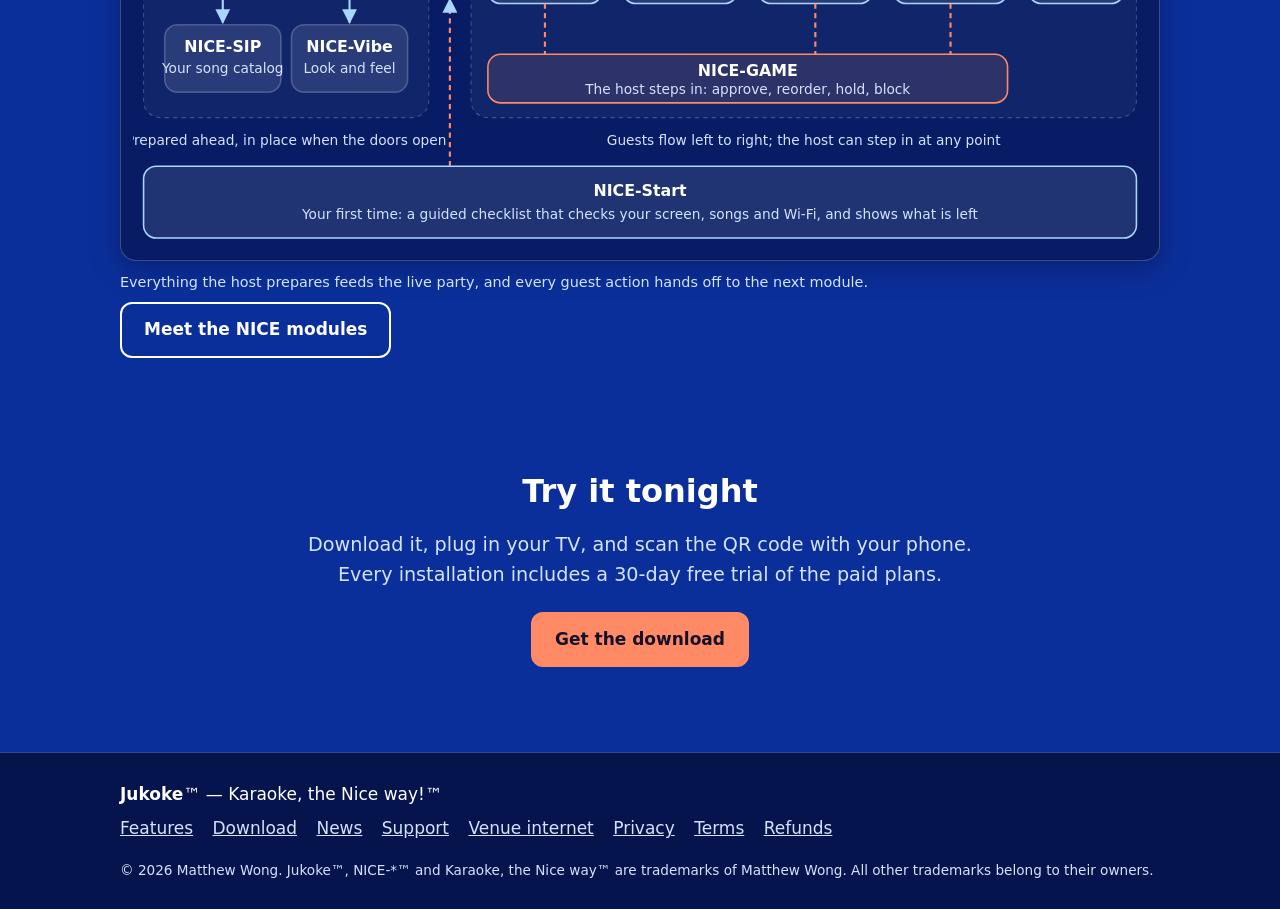
==== commit 63ec26e5: "Switch the site to jukoke.com jukoke.com is now the main address. jukeboxoke.com forwards to it.  CN" ====
--- a/index.html
+++ b/index.html
@@ -5,20 +5,20 @@
 <meta name="viewport" content="width=device-width, initial-scale=1">
 <title>Jukoke – Karaoke for any room, any crowd</title>
 <meta name="description" content="Jukoke turns any computer and TV into a karaoke night. Guests join from their own phones with no app and no account; hosts run everything from a phone, from a duet at home to a full venue.">
-<link rel="canonical" href="https://jukeboxoke.com/">
+<link rel="canonical" href="https://jukoke.com/">
 <link rel="icon" type="image/png" sizes="32x32" href="img/favicon-32x32.png">
 <link rel="icon" type="image/png" sizes="192x192" href="img/icon-192.png">
 <link rel="apple-touch-icon" href="img/apple-touch-icon.png">
 <meta property="og:title" content="Jukoke – Karaoke for any room, any crowd">
 <meta property="og:description" content="Jukoke turns any computer and TV into a karaoke night. Guests join from their own phones with no app and no account; hosts run everything from a phone, from a duet at home to a full venue.">
 <meta property="og:type" content="website">
-<meta property="og:image" content="https://jukeboxoke.com/img/logo.png">
-<meta property="og:url" content="https://jukeboxoke.com/">
+<meta property="og:image" content="https://jukoke.com/img/logo.png">
+<meta property="og:url" content="https://jukoke.com/">
 <meta name="color-scheme" content="dark">
 <link rel="alternate" type="application/atom+xml" title="Jukoke news" href="feed.xml">
 <meta name="application-name" content="Jukoke">
 <meta property="og:site_name" content="Jukoke">
-<script type="application/ld+json">[{"@context": "https://schema.org", "@type": "WebSite", "name": "Jukoke", "alternateName": ["Jukoke karaoke", "Karaoke, the Nice Way"], "url": "https://jukeboxoke.com/", "publisher": {"@id": "https://jukeboxoke.com/#org"}}, {"@context": "https://schema.org", "@type": "SoftwareApplication", "name": "Jukoke", "alternateName": "Jukoke karaoke", "applicationCategory": "MultimediaApplication", "operatingSystem": "Windows, Ubuntu Linux", "description": "Jukoke is a karaoke player and party manager. Guests join from their own phones with no app and no account; hosts run the night from a phone, from a duet at home to a full venue.", "url": "https://jukeboxoke.com/", "downloadUrl": "https://jukeboxoke.com/download.html", "image": "https://jukeboxoke.com/img/logo.png", "offers": {"@type": "Offer", "price": "0", "priceCurrency": "USD", "description": "Free to run as the host plus one guest; paid sessions for bigger parties."}, "publisher": {"@id": "https://jukeboxoke.com/#org"}}, {"@context": "https://schema.org", "@type": "Organization", "@id": "https://jukeboxoke.com/#org", "name": "Jukeboxoke", "url": "https://jukeboxoke.com/", "logo": "https://jukeboxoke.com/img/logo.png", "email": "support@jukeboxoke.com", "brand": {"@type": "Brand", "name": "Jukoke"}}]</script>
+<script type="application/ld+json">[{"@context": "https://schema.org", "@type": "WebSite", "name": "Jukoke", "alternateName": ["Jukoke karaoke", "Karaoke, the Nice Way"], "url": "https://jukoke.com/", "publisher": {"@id": "https://jukoke.com/#org"}}, {"@context": "https://schema.org", "@type": "SoftwareApplication", "name": "Jukoke", "alternateName": "Jukoke karaoke", "applicationCategory": "MultimediaApplication", "operatingSystem": "Windows, Ubuntu Linux", "description": "Jukoke is a karaoke player and party manager. Guests join from their own phones with no app and no account; hosts run the night from a phone, from a duet at home to a full venue.", "url": "https://jukoke.com/", "downloadUrl": "https://jukoke.com/download.html", "image": "https://jukoke.com/img/logo.png", "offers": {"@type": "Offer", "price": "0", "priceCurrency": "USD", "description": "Free to run as the host plus one guest; paid sessions for bigger parties."}, "publisher": {"@id": "https://jukoke.com/#org"}}, {"@context": "https://schema.org", "@type": "Organization", "@id": "https://jukoke.com/#org", "name": "Matthew Wong Consulting Services", "url": "https://jukoke.com/", "logo": "https://jukoke.com/img/logo.png", "email": "support@jukoke.com", "brand": {"@type": "Brand", "name": "Jukoke"}}]</script>
 <link rel="stylesheet" href="css/style.css">
 </head>
 <body>
@@ -283,7 +283,7 @@
 </main>
 <footer class="site-footer">
 <div class="wrap">
-<p class="foot-tag"><strong>Jukoke</strong>&trade; &mdash; Karaoke, the Nice way!&trade;<br>A <a href="https://jukeboxoke.com/">Jukeboxoke</a> product</p>
+<p class="foot-tag"><strong>Jukoke</strong>&trade; &mdash; Karaoke, the Nice way!&trade;</p>
 <p class="foot-links"><a href="features.html">Features</a> <a href="download.html">Download</a> <a href="news.html">News</a> <a href="support.html">Support</a> <a href="wifi-setup.html">Venue internet</a> <a href="privacy.html">Privacy</a> <a href="terms.html">Terms</a> <a href="refunds.html">Refunds</a></p>
 <p class="foot-small">&copy; <span data-year>2026</span> Matthew Wong. Jukoke&trade;, NICE-*&trade; and Karaoke, the Nice way&trade; are trademarks of Matthew Wong. All other trademarks belong to their owners.</p>
 </div>
--- a/css/style.css
+++ b/css/style.css
@@ -179,3 +179,55 @@
 .fb-row{display:flex;align-items:center;gap:16px;margin:18px 0 10px;min-height:48px}
 .fb-form .fb-row #fb-status{min-height:1.4em}
 .fb-ok{color:#9be7b0}.fb-err{color:#ffb4a2}
+
+/* Song wish list form (wish.html): compact, so the whole form fits one screen on a phone or a laptop */
+.wl-row2{display:grid;grid-template-columns:1fr 1fr;gap:10px;margin-top:10px}
+.fb-form .wl-row2>label{margin:0}
+.wl-np{grid-template-columns:2fr 1fr;margin-top:12px}
+.wl-kn{grid-template-columns:minmax(0,1fr) minmax(0,1.6fr)}
+@media (max-width:520px){.wl-row2:not(.wl-np):not(.wl-kn){grid-template-columns:1fr}}
+.wl-hint{margin:6px 0 0}
+.wl-song{position:relative;border:1px solid var(--line);border-radius:12px;padding:6px 12px 12px;margin:10px 0 0;background:var(--band)}
+.wl-song legend{font-weight:800;padding:0 6px;color:var(--brand)}
+.wl-del{position:absolute;top:-14px;right:10px;background:var(--card);color:var(--muted);border:1px solid var(--line);border-radius:8px;padding:2px 10px;font:inherit;font-size:.85rem;cursor:pointer}
+.wl-actions{display:flex;flex-wrap:wrap;gap:10px;margin:12px 0 4px}
+.wl-actions .btn{cursor:pointer;font:inherit;font-weight:700;padding:9px 18px}
+.wl-actions .btn:disabled{opacity:.5;cursor:default}
+.wl-check{display:flex!important;align-items:center;gap:10px;font-weight:400!important;margin-top:10px!important}
+.wl-check input{width:auto!important}
+.wl-check[hidden],#wl-party-row[hidden]{display:none!important}
+.wl-peek{margin:10px 0 0;padding:0 14px}
+.wl-peek summary{padding:8px 0}
+.fb-form textarea.wl-preview{min-height:110px;margin:0 0 12px;font:.85rem/1.4 ui-monospace,Menlo,Consolas,monospace}
+.wl-status-row{margin:6px 0 4px;min-height:1.4em}
+.wl-clear-row{margin:6px 0 0}
+.wl-clear{background:transparent;color:var(--muted);border:1px solid var(--line);border-radius:10px;padding:6px 12px;font:inherit;font-size:.85rem;cursor:pointer}
+.wl-head{padding-top:24px}
+.wl-head h1{margin-bottom:.2em}
+.wl-head .lead{font-size:1.05rem;margin:0}
+.wl-body{padding-top:16px;padding-bottom:28px}
+.fb-form .wl-party{display:grid!important;grid-template-columns:auto 1fr;align-items:center;gap:10px;margin:0 0 12px}
+.fb-form .wl-party[hidden]{display:none!important}
+.wl-form{padding:16px 18px}
+.wl-form input,.wl-form select,.wl-form textarea{padding:7px 10px;border-radius:8px;font-size:.95rem}
+.wl-form label{font-size:.88rem;margin:10px 0 3px}
+.wl-form .wl-row2>label{margin:0}
+.wl-form .wl-row2>label>input,.wl-form .wl-row2>label>select{margin-top:3px}
+.wl-song{padding:2px 10px 10px;margin-top:12px}
+.wl-song .wl-row2{margin-top:6px}
+.wl-actions .btn{padding:7px 16px}
+.wl-actions .wl-clear{margin-left:auto}
+.wl-priv{font-size:.8rem;margin:6px 0 0}
+.wl-hint{font-size:.82rem;margin:4px 0 0}
+.wl-peek{margin-top:8px}.wl-peek summary{padding:6px 0;font-size:.92rem}
+.wl-check{font-size:.9rem!important;margin-top:8px!important}
+.wl-status-row{margin:2px 0}
+.wl-form .wl-party{margin:0 0 8px}
+.wl-form .wl-lbl{display:block;font-weight:700;font-size:.88rem}
+.wl-key{display:flex;align-items:center;gap:6px;margin-top:3px}
+.wl-key button{width:38px;height:38px;flex:none;border-radius:8px;border:1px solid var(--line);background:rgba(255,255,255,.10);color:var(--ink);font:inherit;font-size:1.25rem;font-weight:800;line-height:1;cursor:pointer;padding:0}
+.wl-key button:disabled{opacity:.35;cursor:default}
+.wl-key output{flex:1;min-width:0;text-align:center;font-weight:700;font-size:.95rem}
+.wl-kn{grid-template-columns:152px minmax(0,1fr)}
+.wl-key button{width:36px}
+.wl-key output{font-size:.9rem}
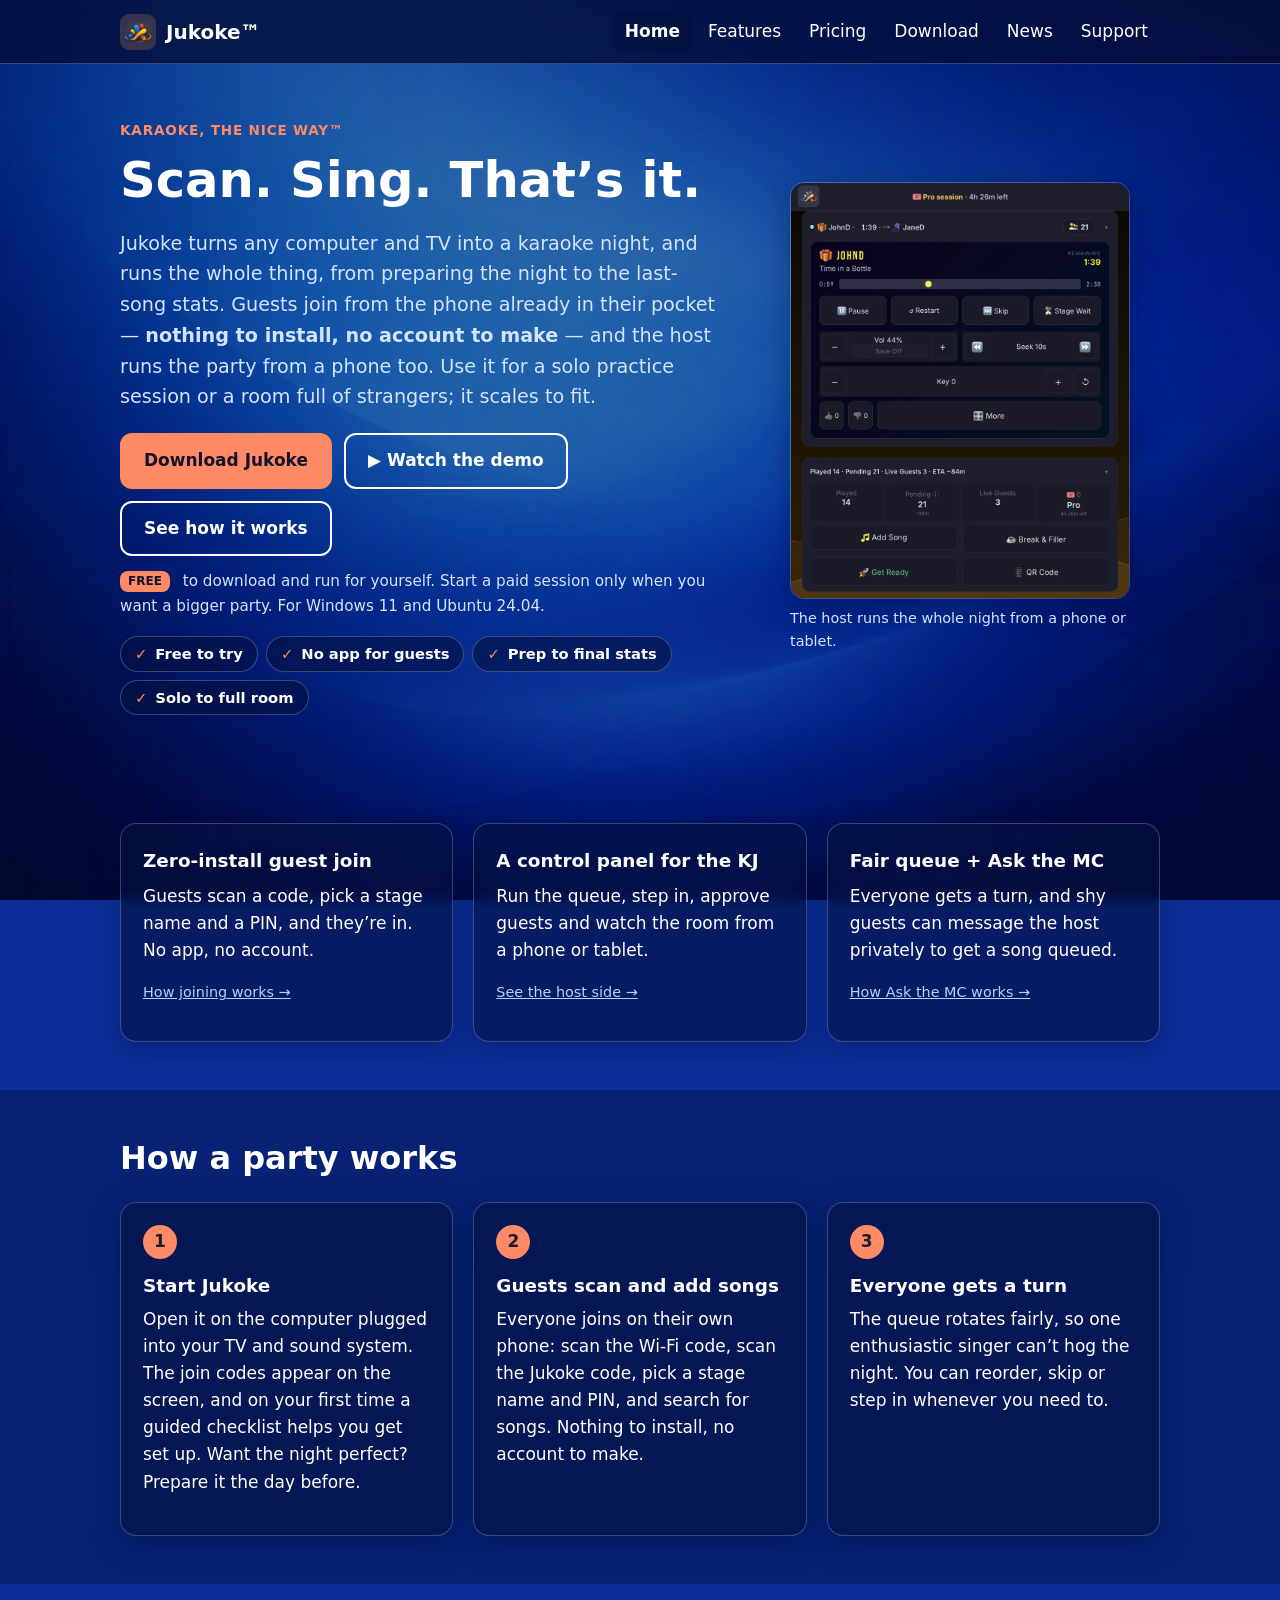
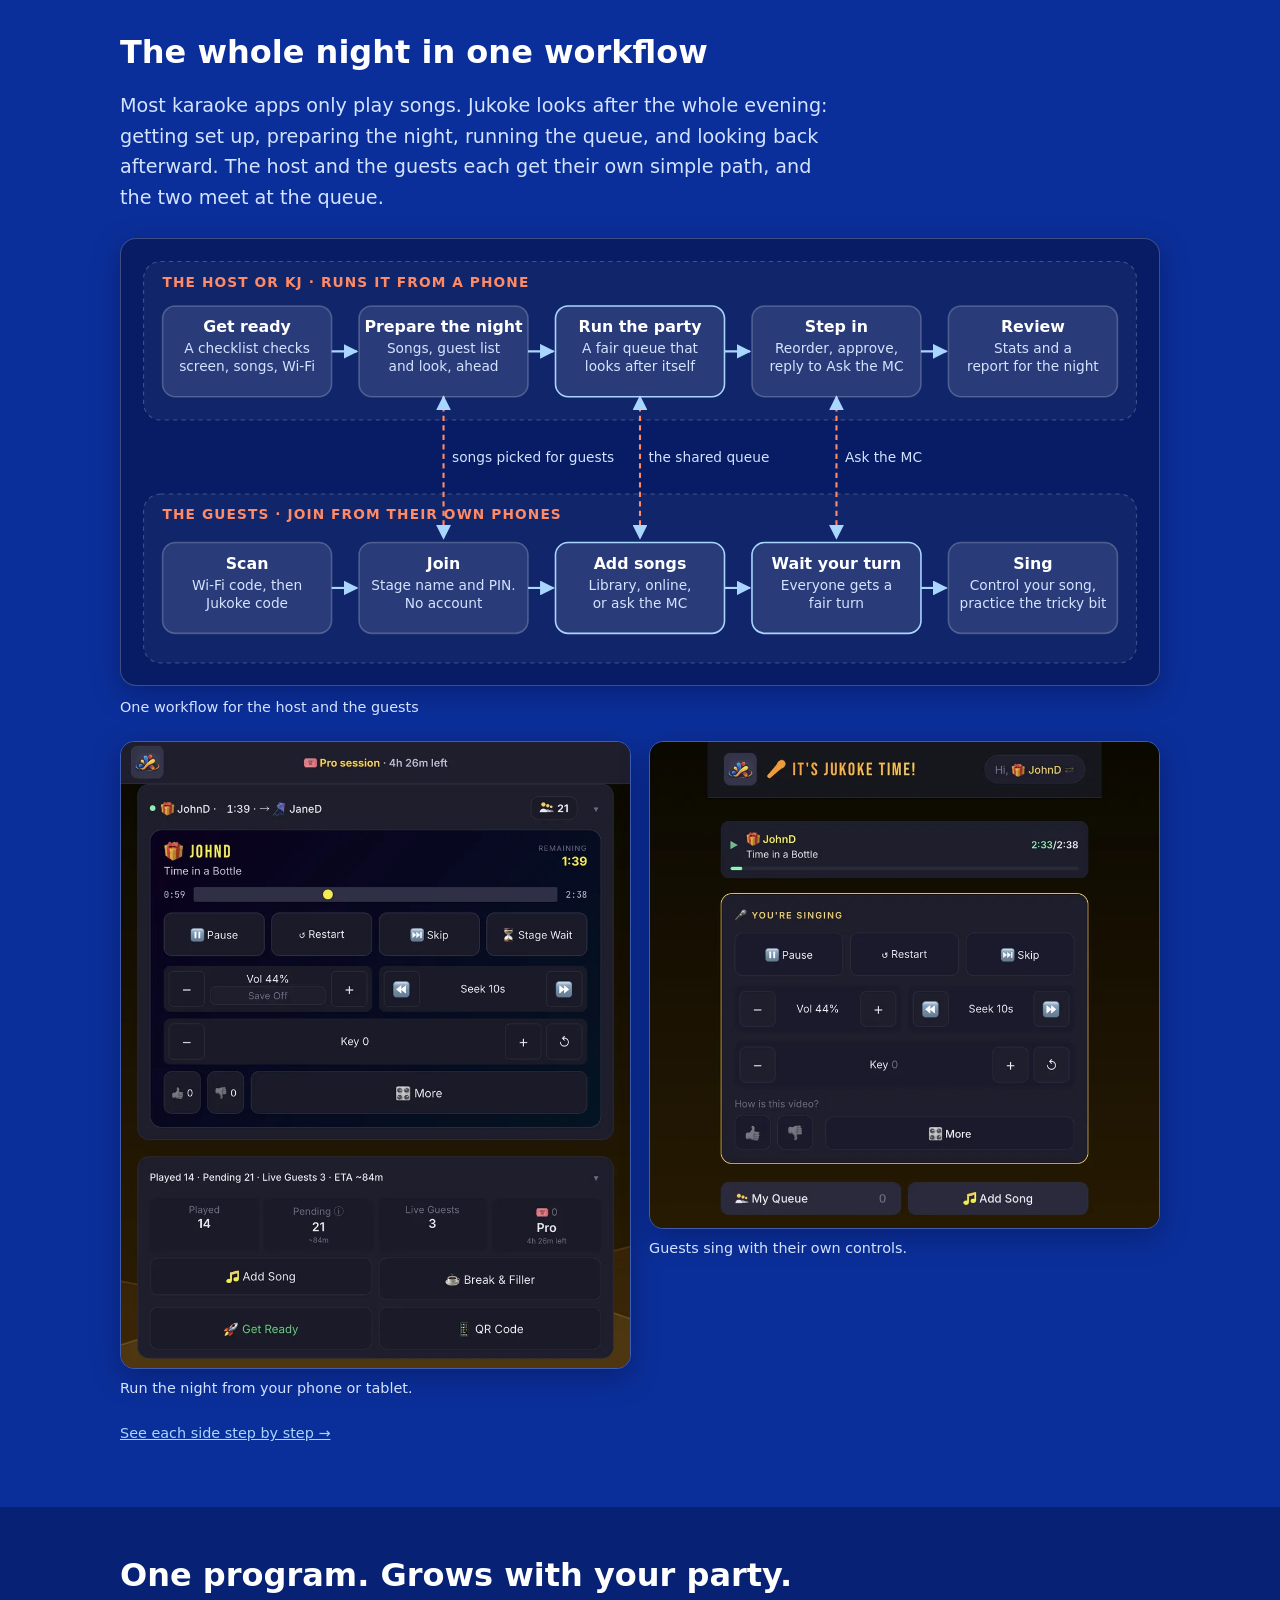
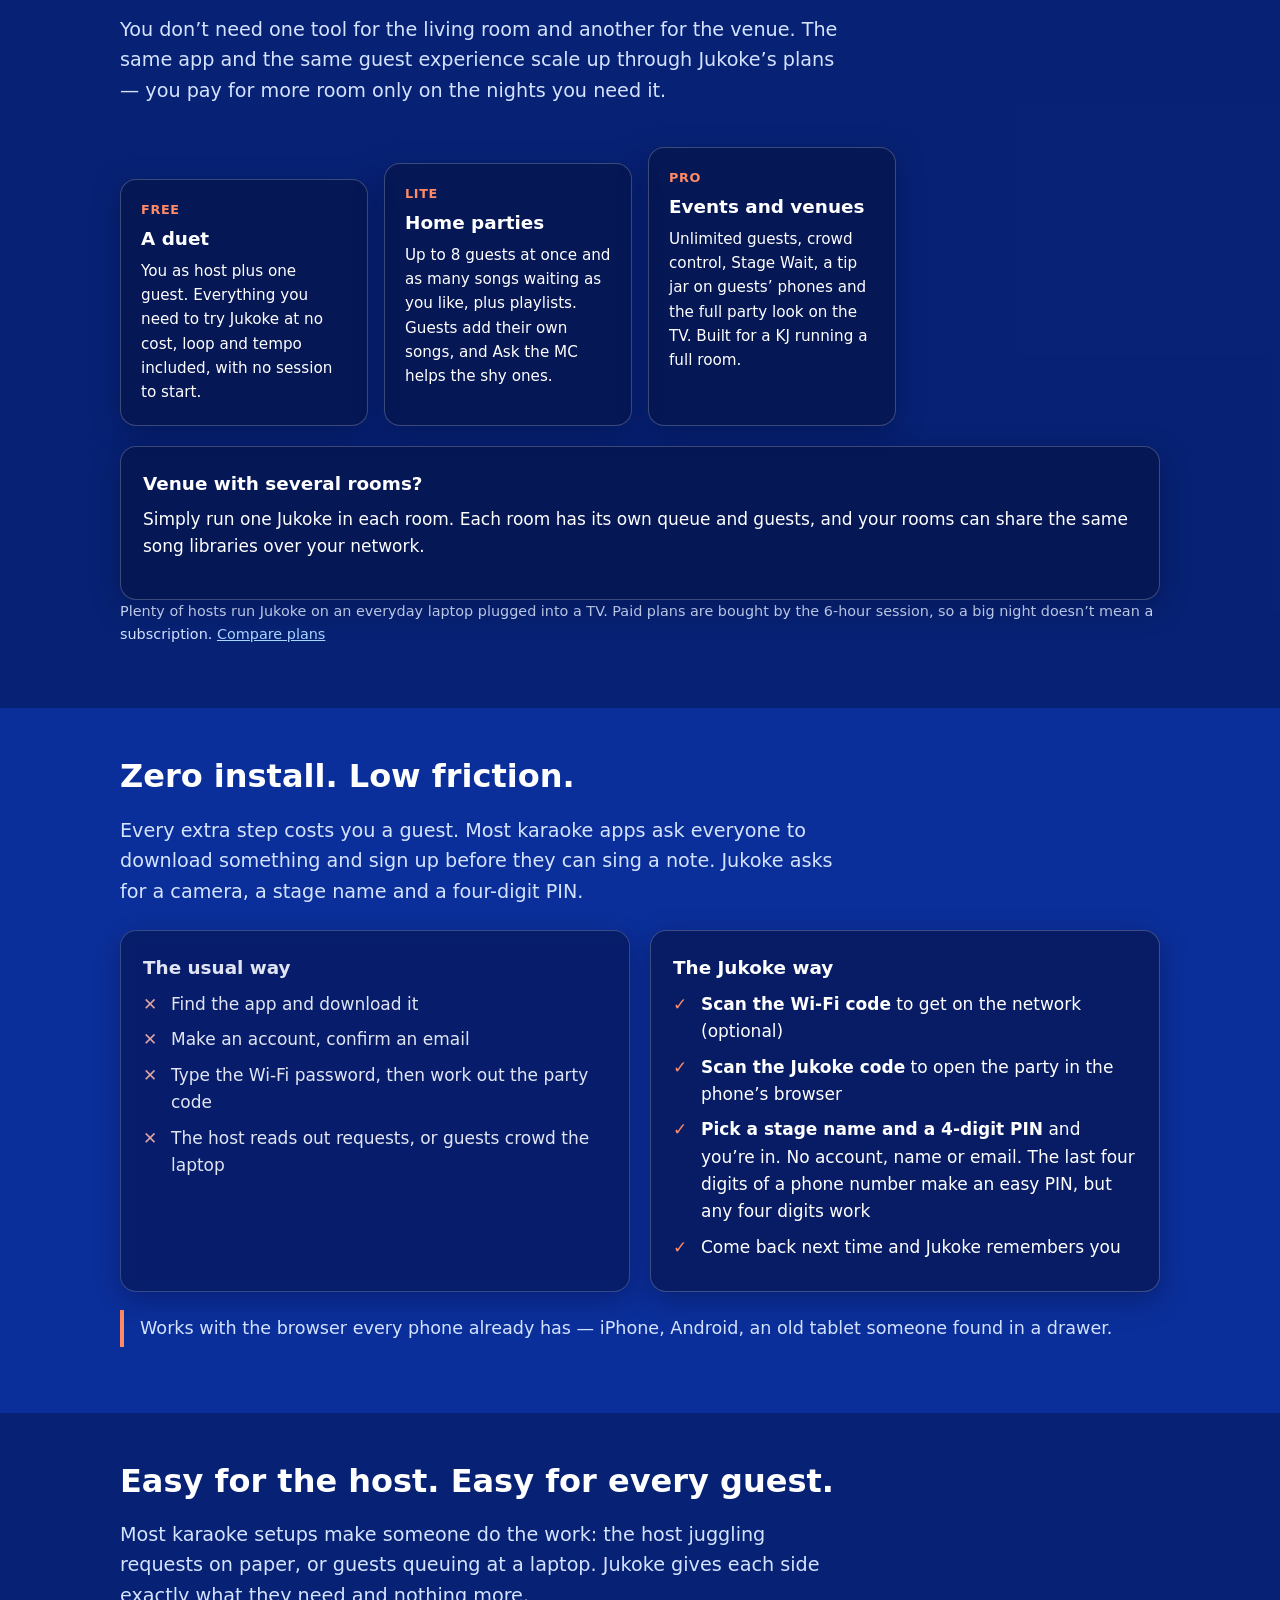
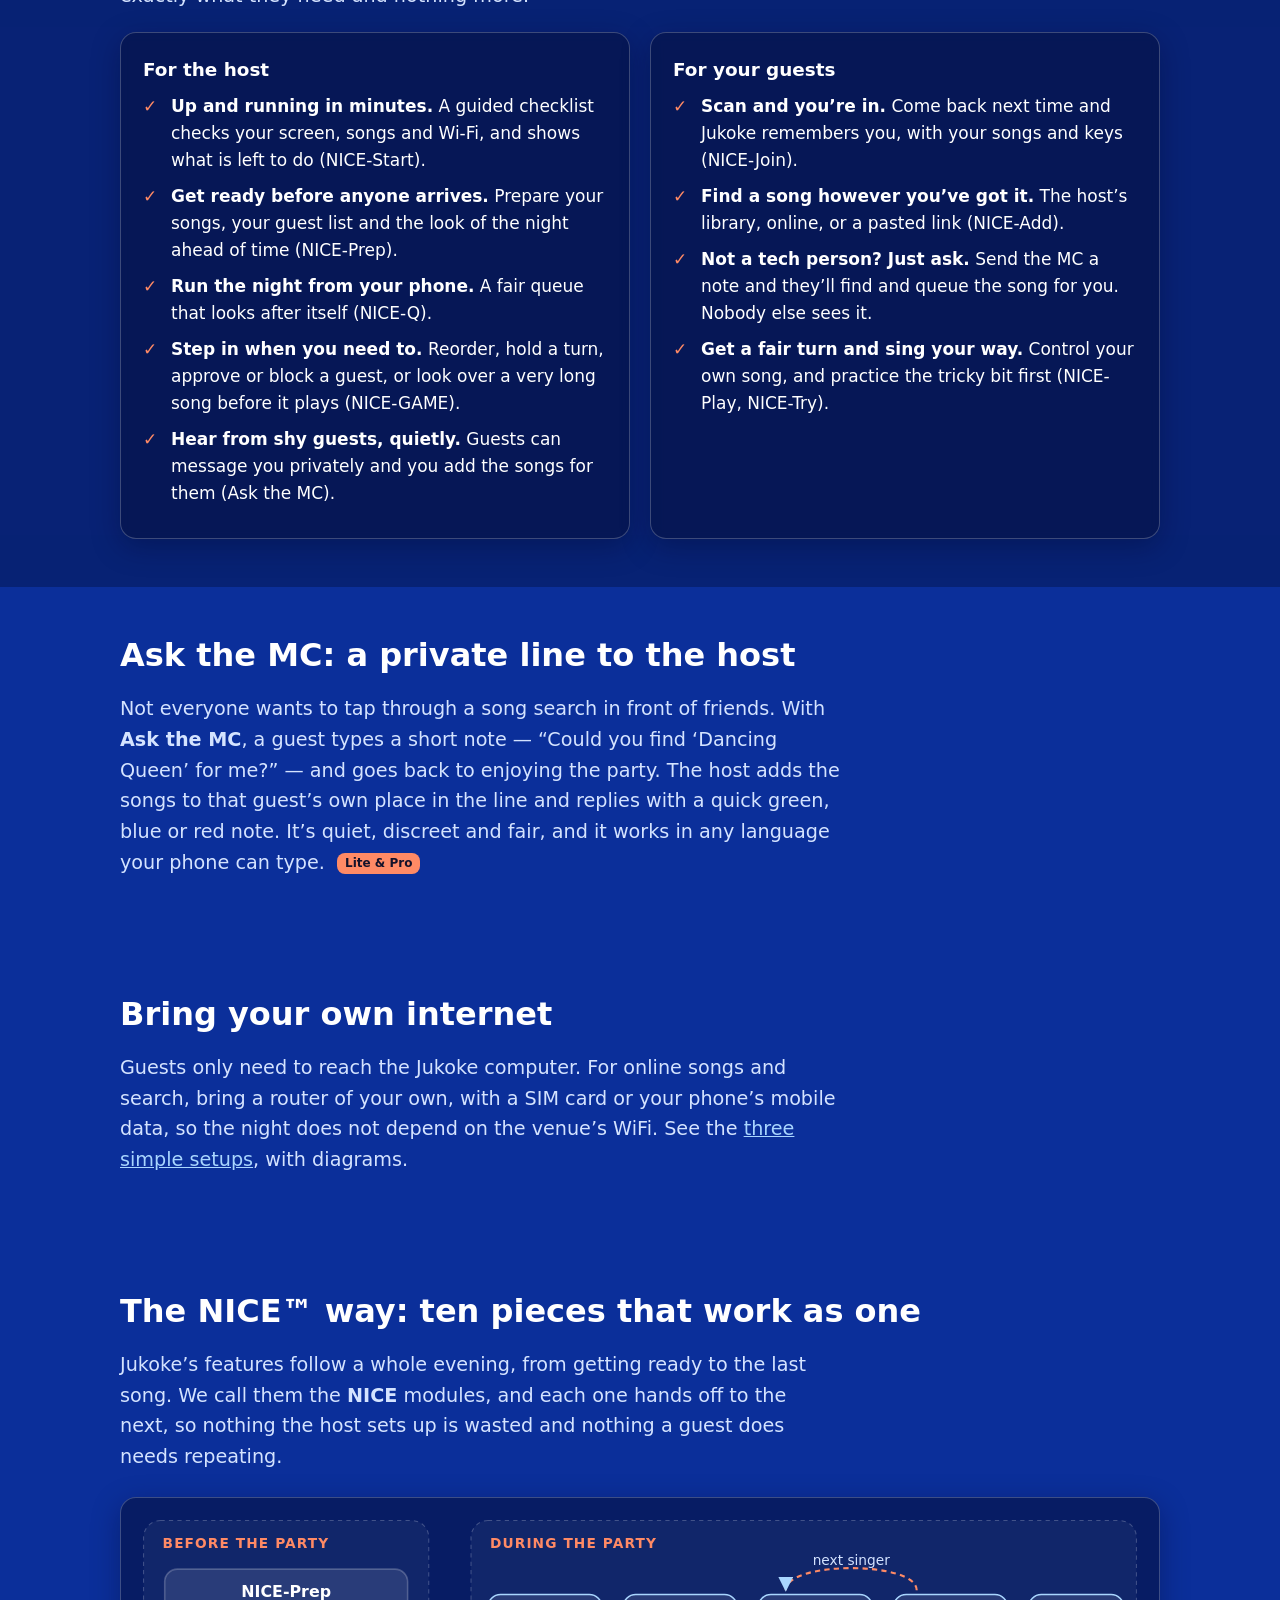
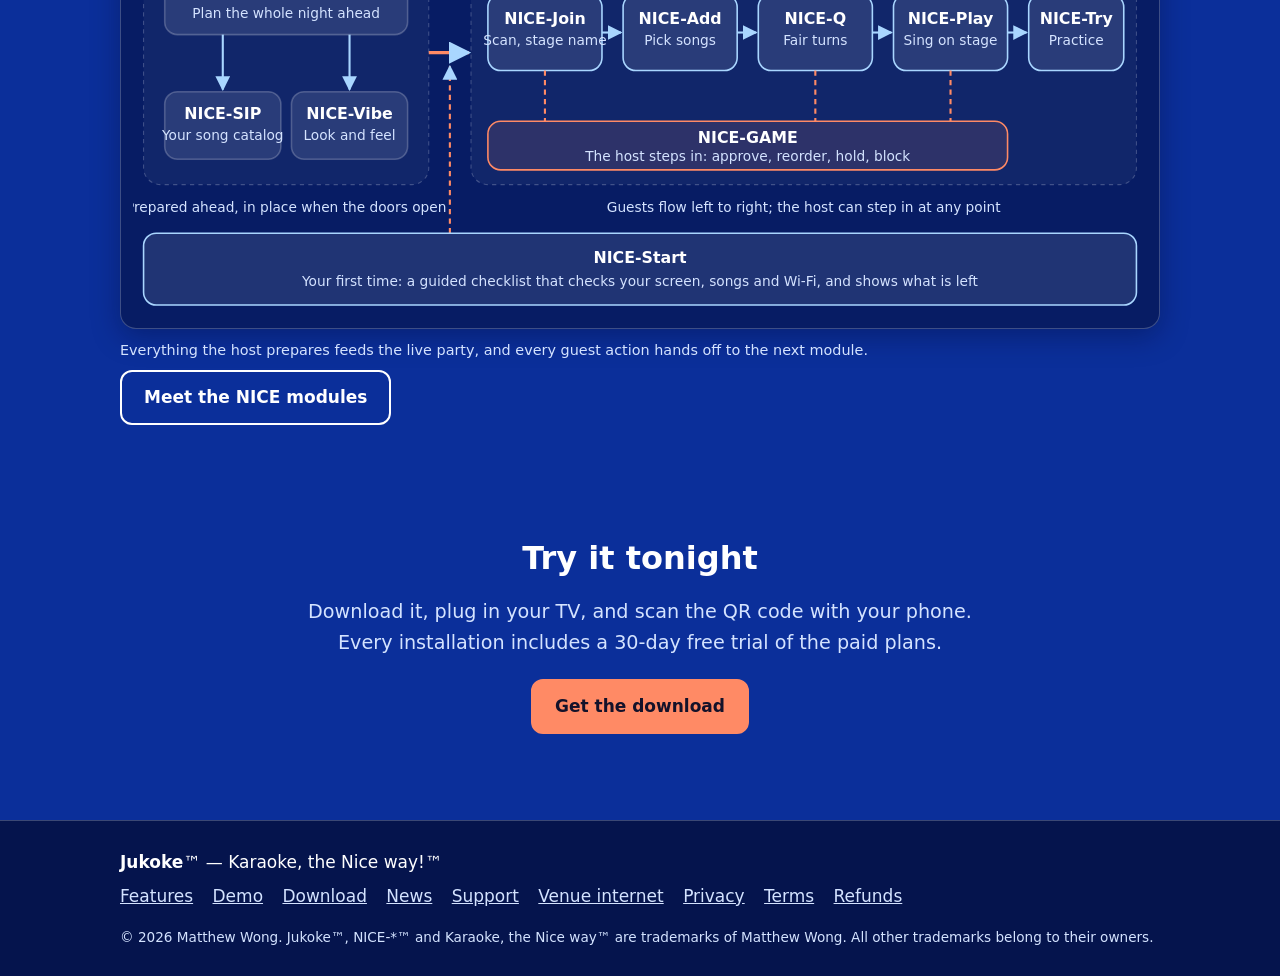
==== commit 8e53f619: "Add Demo page with host and guest videos New demo.html with two short silent videos (host and guest)" ====
--- a/index.html
+++ b/index.html
@@ -37,7 +37,7 @@
 <p class="eyebrow">Karaoke, the NICE way&trade;</p>
 <h1>Scan. Sing. That&rsquo;s it.</h1>
 <p class="lead">Jukoke turns any computer and TV into a karaoke night, and runs the whole thing, from preparing the night to the last-song stats. Guests join from the phone already in their pocket &mdash; <strong>nothing to install, no account to make</strong> &mdash; and the host runs the party from a phone too. Use it for a solo practice session or a room full of strangers; it scales to fit.</p>
-<p class="cta"><a class="btn" href="download.html">Download Jukoke</a> <a class="btn ghost" href="features.html">See how it works</a></p>
+<p class="cta"><a class="btn" href="download.html">Download Jukoke</a> <a class="btn ghost" href="demo.html">&#9654; Watch the demo</a> <a class="btn ghost" href="features.html">See how it works</a></p>
 <p class="free"><span class="badge">FREE</span> to download and run for yourself. Start a paid session only when you want a bigger party. For Windows 11 and Ubuntu 24.04.</p>
 <ul class="pills"><li>Free to try</li><li>No app for guests</li><li>Prep to final stats</li><li>Solo to full room</li></ul>
 </div>
@@ -284,7 +284,7 @@
 <footer class="site-footer">
 <div class="wrap">
 <p class="foot-tag"><strong>Jukoke</strong>&trade; &mdash; Karaoke, the Nice way!&trade;</p>
-<p class="foot-links"><a href="features.html">Features</a> <a href="download.html">Download</a> <a href="news.html">News</a> <a href="support.html">Support</a> <a href="wifi-setup.html">Venue internet</a> <a href="privacy.html">Privacy</a> <a href="terms.html">Terms</a> <a href="refunds.html">Refunds</a></p>
+<p class="foot-links"><a href="features.html">Features</a> <a href="demo.html">Demo</a> <a href="download.html">Download</a> <a href="news.html">News</a> <a href="support.html">Support</a> <a href="wifi-setup.html">Venue internet</a> <a href="privacy.html">Privacy</a> <a href="terms.html">Terms</a> <a href="refunds.html">Refunds</a></p>
 <p class="foot-small">&copy; <span data-year>2026</span> Matthew Wong. Jukoke&trade;, NICE-*&trade; and Karaoke, the Nice way&trade; are trademarks of Matthew Wong. All other trademarks belong to their owners.</p>
 </div>
 </footer>
--- a/css/style.css
+++ b/css/style.css
@@ -158,6 +158,11 @@
 .shots{align-items:start}
 .shots.two{grid-template-columns:repeat(2,minmax(0,1fr))}
 @media (max-width:700px){.shots.two{grid-template-columns:1fr}}
+
+/* Demo videos */
+.demo-video{margin:22px 0 8px}
+.demo-video video{display:block;width:100%;height:auto;aspect-ratio:16/9;background:#000;border-radius:14px;border:1px solid var(--line);box-shadow:var(--shadow)}
+.demo-video figcaption{margin-top:8px;font-size:.9rem;color:var(--muted)}
 
 /* Phones: keep the five nav links on one row under the logo. */
 @media (max-width:640px){
